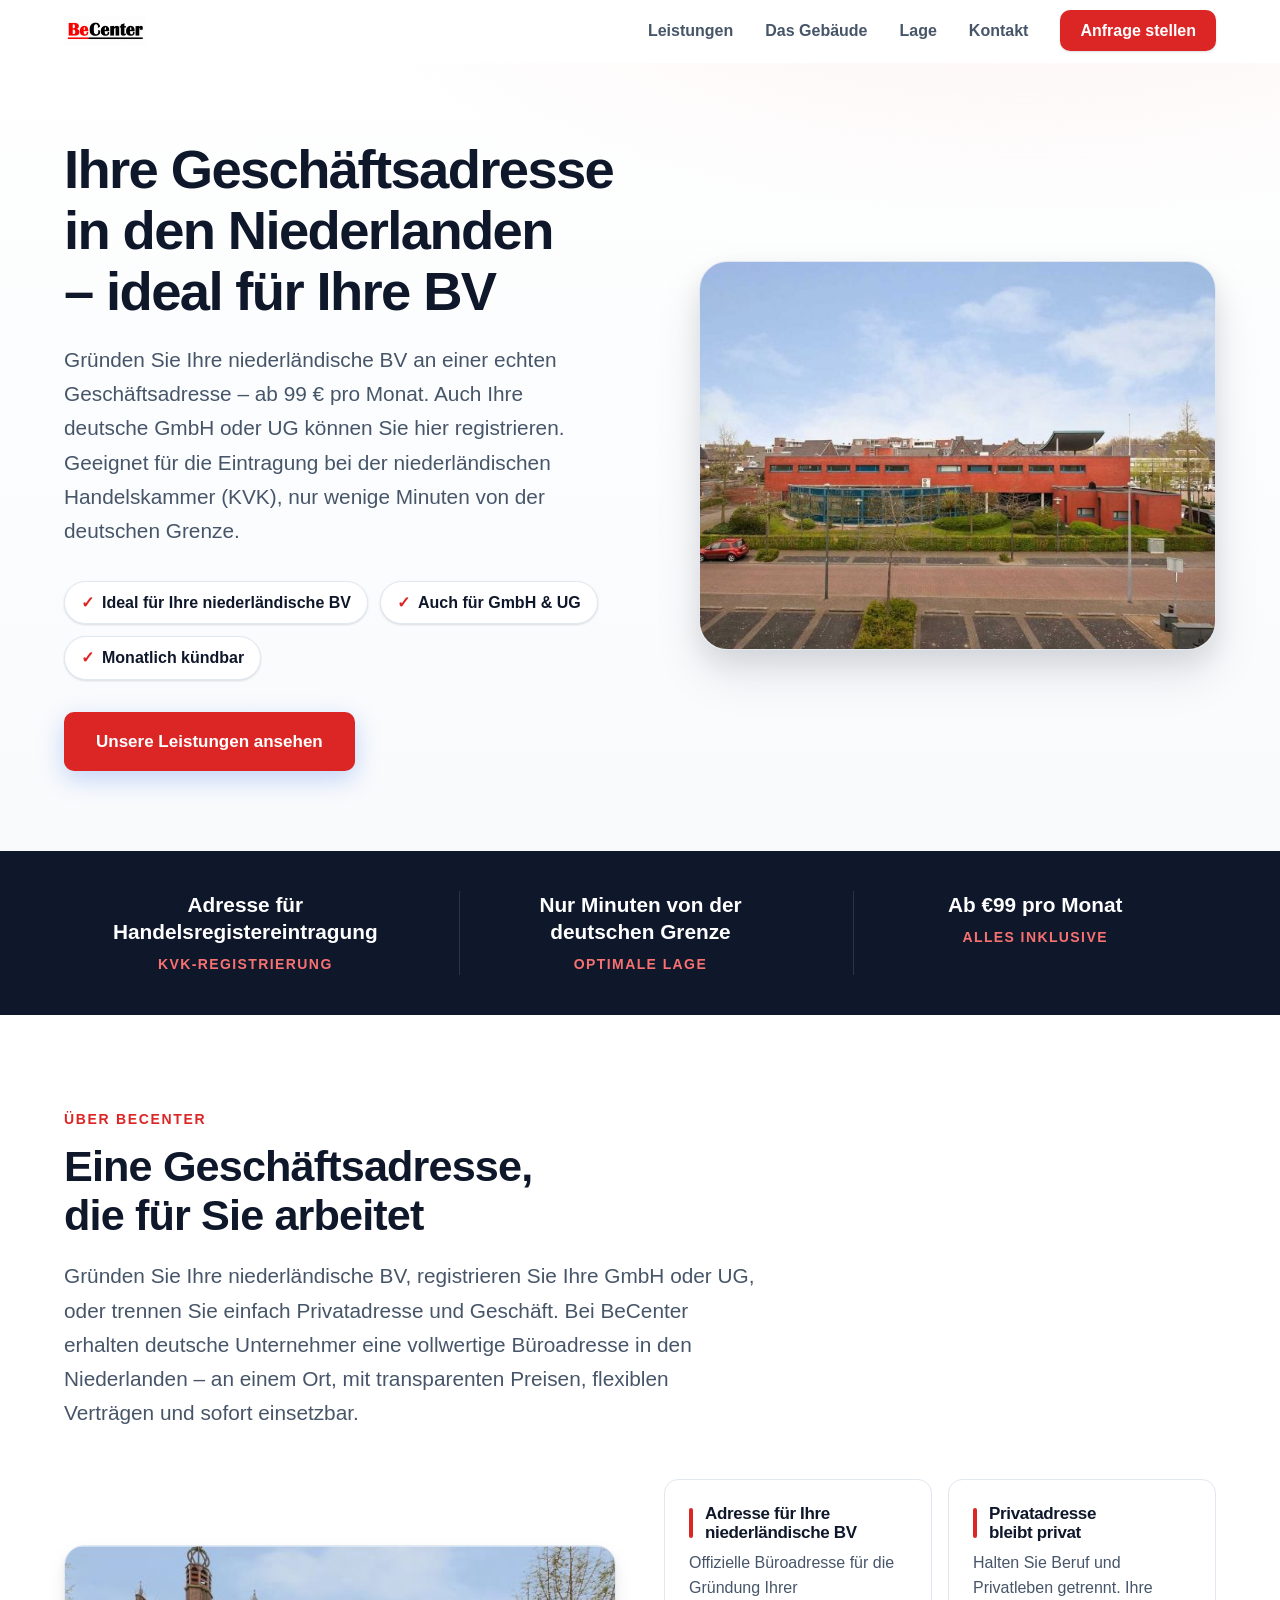
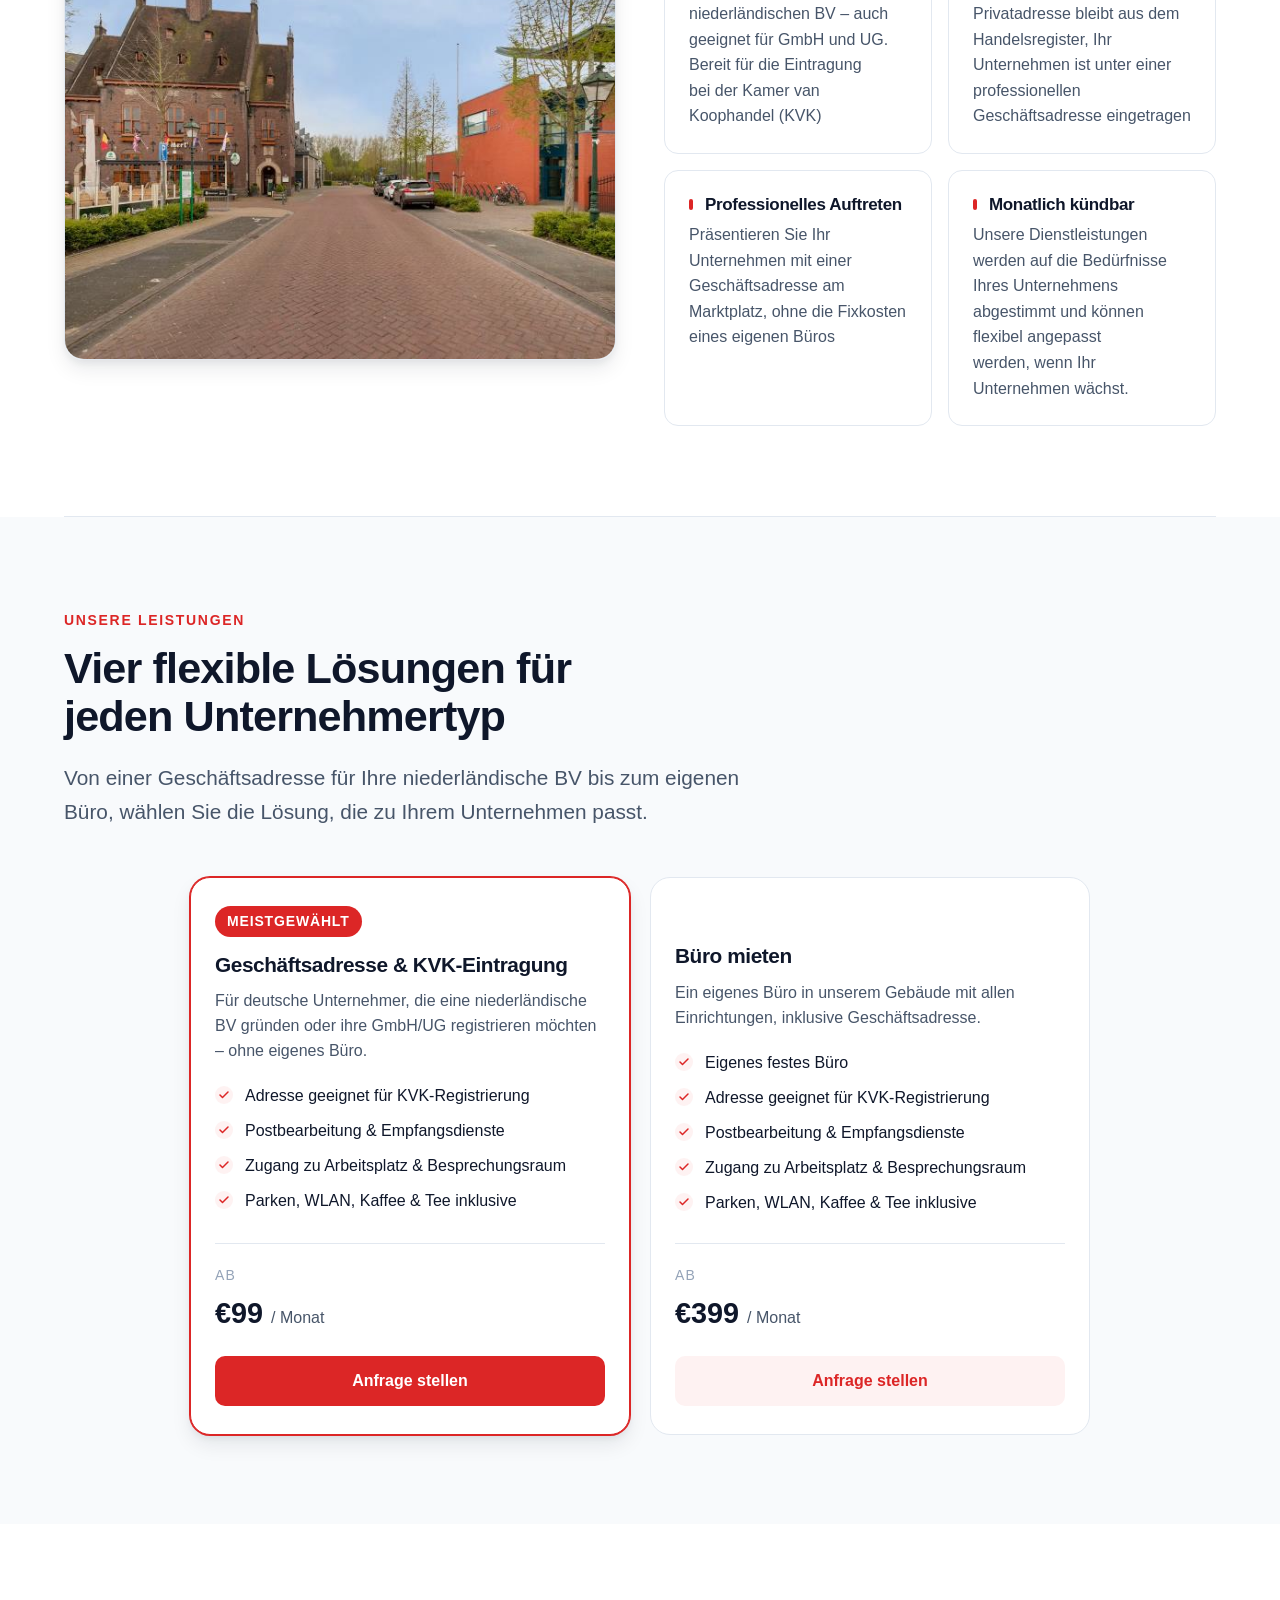
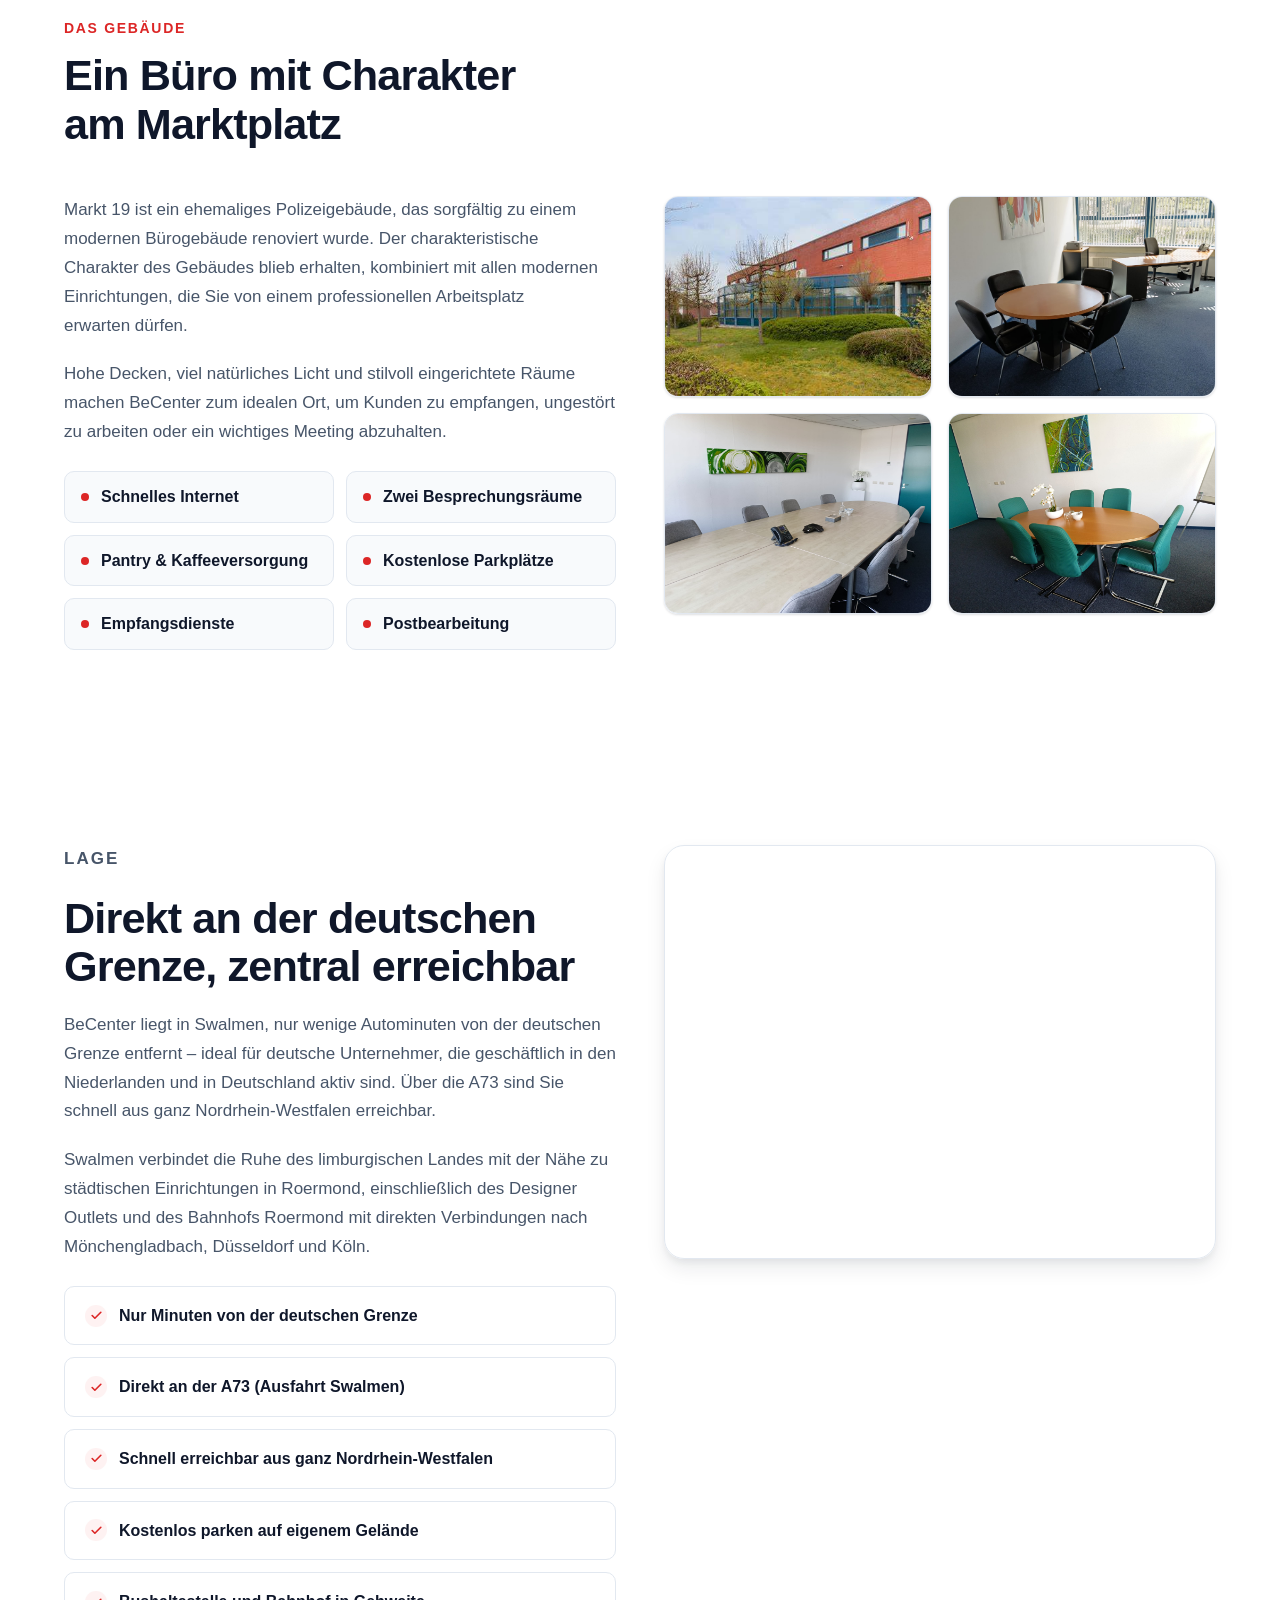
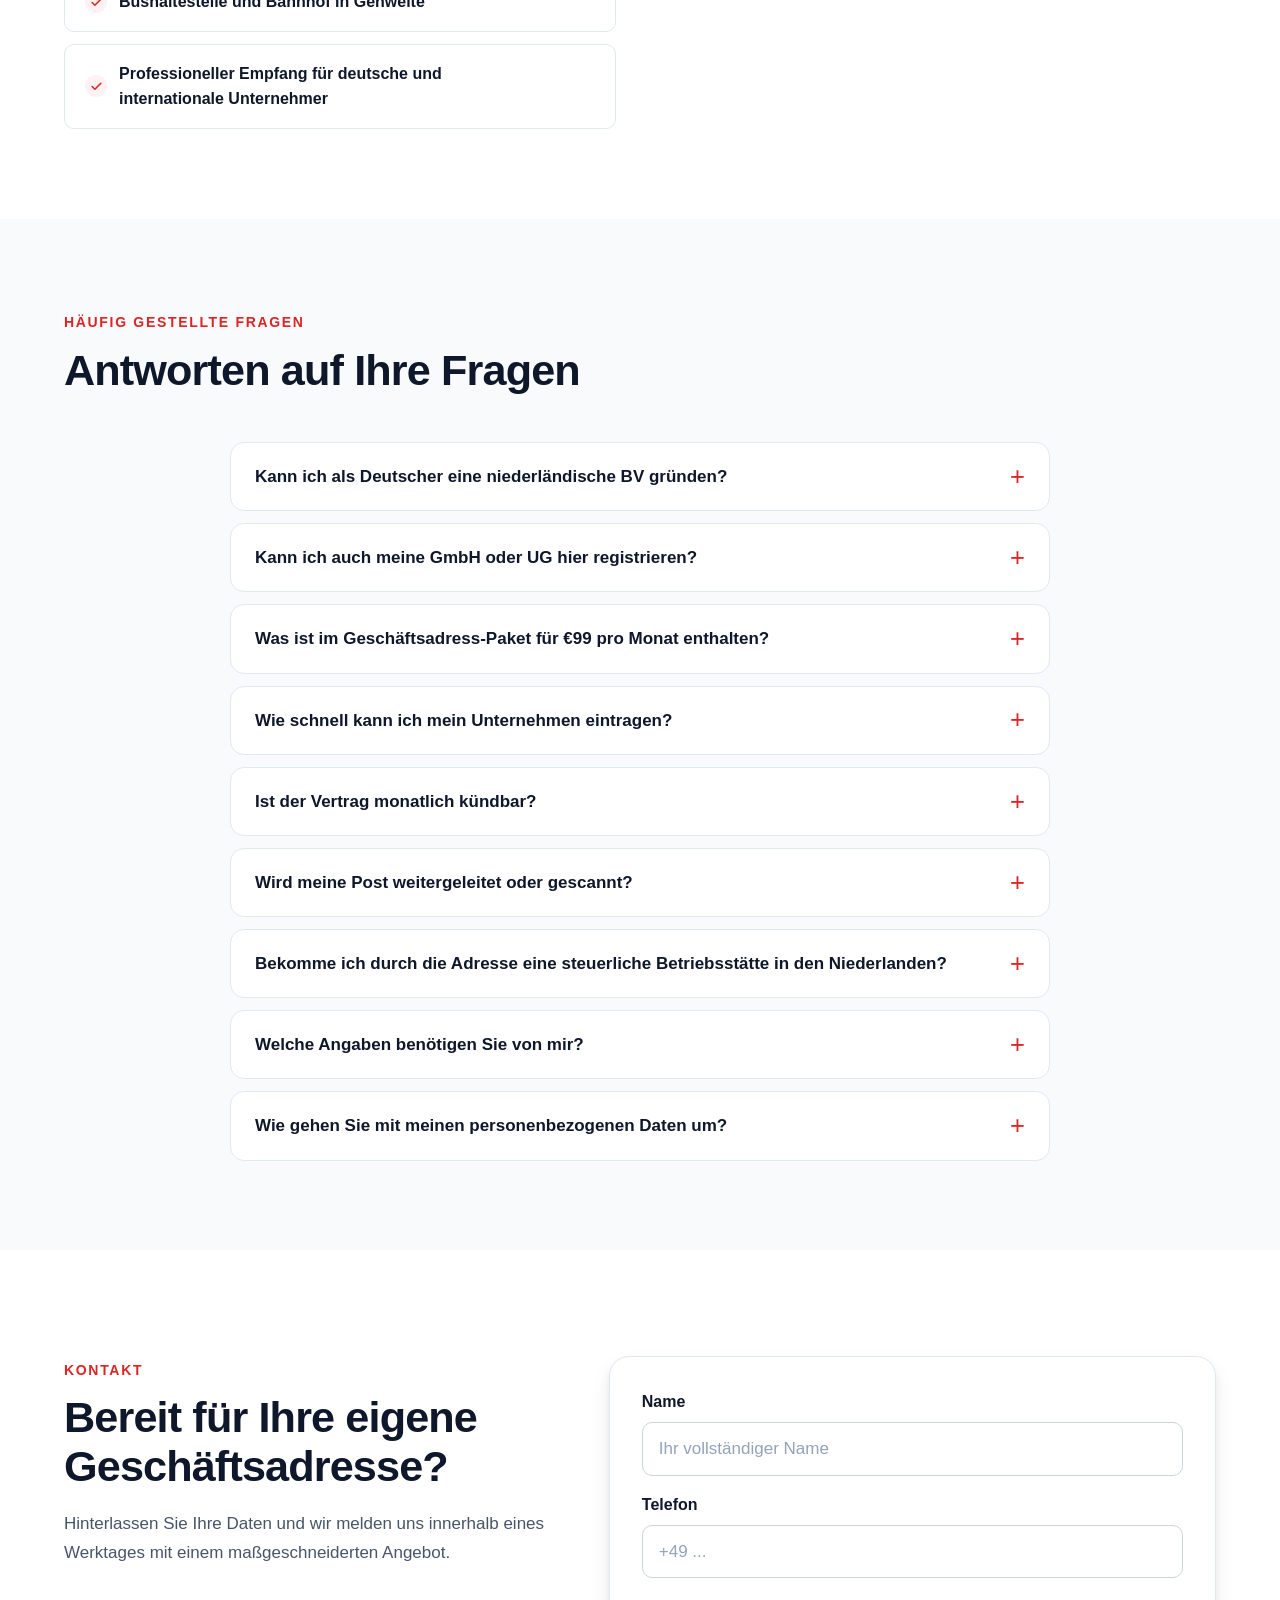
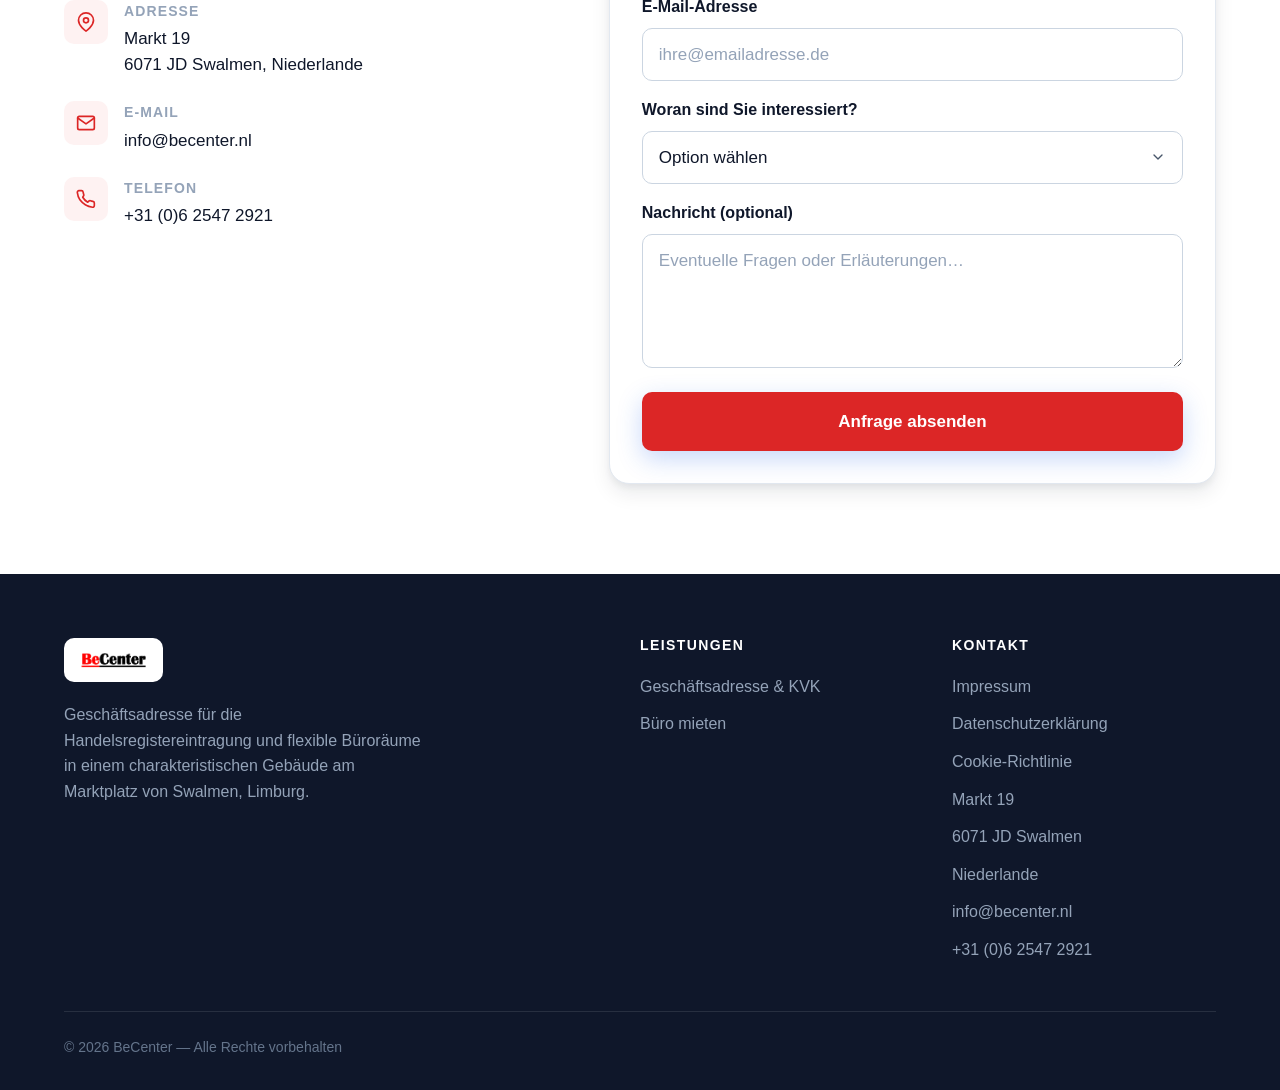
==== index.html @ e3205038 "Add files via upload" ====
<!DOCTYPE html>
<html lang="de">
<head>
  <meta charset="UTF-8">
  <meta name="viewport" content="width=device-width, initial-scale=1.0">
  <title>Geschäftsadresse Niederlande ab 99 € – Niederländische BV gründen | BeCenter</title>
  <meta name="description" content="Geschäftsadresse in den Niederlanden für deutsche Unternehmer – ab 99 € pro Monat. Ideal für Ihre niederländische BV, auch für GmbH & UG. Geeignet für die Eintragung bei der niederländischen Handelskammer (KVK), direkt an der deutschen Grenze.">
  <meta name="keywords" content="niederländische BV gründen, Geschäftsadresse Niederlande, BV gründen Niederlande, Büroadresse Niederlande, Firmenadresse Niederlande, Geschäftsadresse für Deutsche, Holding Niederlande, KVK Eintragung, virtuelles Büro Niederlande">
  <link rel="icon" href="data:image/svg+xml,%3Csvg xmlns='http://www.w3.org/2000/svg' viewBox='0 0 32 32'%3E%3Crect width='32' height='32' fill='%23ffffff' rx='4'/%3E%3Ctext x='50%25' y='52%25' dominant-baseline='central' text-anchor='middle' font-family='Helvetica%2C Arial%2C sans-serif' font-weight='bold' font-size='17' fill='%23DC2626'%3EBe%3C/text%3E%3C/svg%3E">
  <link rel="stylesheet" href="./base.css?v=3">
  <link rel="stylesheet" href="./style.css?v=3">
</head>
<body id="top">

  <!-- ─── Navigation ─── -->
  <nav id="nav" class="nav" aria-label="Hauptnavigation">
    <div class="nav__inner">
      <a href="#hero" class="nav__logo" aria-label="BeCenter Startseite">
        <img src="./Becenter.png" alt="BeCenter" class="nav__logo-img">
      </a>
      <button id="hamburger" class="nav__hamburger" aria-label="Menü öffnen" aria-expanded="false" aria-controls="nav-links">
        <span></span><span></span><span></span>
      </button>
      <ul id="nav-links" class="nav__links" role="list">
        <li><a href="#diensten" class="nav__link">Leistungen</a></li>
        <li><a href="#pand" class="nav__link">Das Gebäude</a></li>
        <li><a href="#locatie" class="nav__link">Lage</a></li>
        <li><a href="#contact" class="nav__link">Kontakt</a></li>
        <li><a href="#contact" class="nav__cta">Anfrage stellen</a></li>
      </ul>
    </div>
  </nav>

  <!-- ─── Hero ─── -->
  <section id="hero" class="hero">
    <div class="hero__inner">
      <div class="hero__content reveal">
        <h1 class="hero__title">Ihre Geschäftsadresse in den Niederlanden – ideal für Ihre&nbsp;BV</h1>
        <p class="hero__subtitle">Gründen Sie Ihre niederländische BV an einer echten Geschäftsadresse – ab 99 € pro Monat. Auch Ihre deutsche GmbH oder UG können Sie hier registrieren. Geeignet für die Eintragung bei der niederländischen Handelskammer (KVK), nur wenige Minuten von der deutschen Grenze.</p>
        <div class="hero__trust" aria-label="Merkmale">
          <span class="hero__trust-item">Ideal für Ihre niederländische BV</span>
          <span class="hero__trust-item">Auch für GmbH &amp; UG</span>
          <span class="hero__trust-item">Monatlich kündbar</span>
        </div>
        <div class="hero__actions">
          <a href="#diensten" class="hero__cta">Unsere Leistungen ansehen</a>
        </div>
      </div>
      <div class="hero__image-col reveal">
        <div class="hero__image-wrapper">
          <img src="./geschaeftsadresse-niederlande-swalmen.jpg" alt="Geschäftsadresse Niederlande – BeCenter Bürogebäude in Swalmen bei Roermond" width="760" height="560" loading="eager">
        </div>
      </div>
    </div>
  </section>

  <!-- ─── Stats Bar ─── -->
  <div class="stats" aria-label="Kennzahlen">
    <div class="stats__inner">
      <div>
        <p class="stat__value">Adresse für Handelsregistereintragung</p>
        <p class="stat__label">KVK-Registrierung</p>
      </div>
      <div>
        <p class="stat__value">Nur Minuten von der deutschen Grenze</p>
        <p class="stat__label">Optimale Lage</p>
      </div>
      <div>
        <p class="stat__value">Ab €99 pro Monat</p>
        <p class="stat__label">Alles inklusive</p>
      </div>
    </div>
  </div>

  <!-- ─── About ─── -->
  <section id="about" class="about section">
    <div class="container">
      <p class="section__label">Über BeCenter</p>
      <h2 class="section__title">Eine Geschäftsadresse, die für Sie arbeitet</h2>
      <p class="section__text">Gründen Sie Ihre niederländische BV, registrieren Sie Ihre GmbH oder UG, oder trennen Sie einfach Privatadresse und Geschäft. Bei BeCenter erhalten deutsche Unternehmer eine vollwertige Büroadresse in den Niederlanden – an einem Ort, mit transparenten Preisen, flexiblen Verträgen und sofort einsetzbar.</p>
      <div class="about__grid reveal">
        <div class="about__image-wrapper">
          <img src="./buero-marktplatz-swalmen.jpg" alt="Büro mieten am Marktplatz in Swalmen, zentral in den Niederlanden" width="600" height="480" loading="lazy">
          <div class="about__image-accent"></div>
        </div>
        <div class="about__cards">
          <div class="about__card">
            <h3 class="about__card-title">Adresse für Ihre niederländische BV</h3>
            <p class="about__card-desc">Offizielle Büroadresse für die Gründung Ihrer niederländischen BV – auch geeignet für GmbH und UG. Bereit für die Eintragung bei der Kamer van Koophandel (KVK)</p>
          </div>
          <div class="about__card">
            <h3 class="about__card-title">Privatadresse bleibt privat</h3>
            <p class="about__card-desc">Halten Sie Beruf und Privatleben getrennt. Ihre Privatadresse bleibt aus dem Handelsregister, Ihr Unternehmen ist unter einer professionellen Geschäftsadresse eingetragen</p>
          </div>
          <div class="about__card">
            <h3 class="about__card-title">Professionelles Auftreten</h3>
            <p class="about__card-desc">Präsentieren Sie Ihr Unternehmen mit einer Geschäftsadresse am Marktplatz, ohne die Fixkosten eines eigenen Büros</p>
          </div>
          <div class="about__card">
            <h3 class="about__card-title">Monatlich kündbar</h3>
            <p class="about__card-desc">Unsere Dienstleistungen werden auf die Bedürfnisse Ihres Unternehmens abgestimmt und können flexibel angepasst werden, wenn Ihr Unternehmen wächst.</p>
          </div>
        </div>
      </div>
    </div>
  </section>

  <!-- ─── Divider ─── -->
  <div class="divider"><div class="divider__line"></div></div>

  <!-- ─── Services ─── -->
  <section id="diensten" class="services section">
    <div class="container">
      <div class="section__header reveal">
        <p class="section__label">Unsere Leistungen</p>
        <h2 class="section__title">Vier flexible Lösungen für jeden Unternehmertyp</h2>
        <p class="section__sub">Von einer Geschäftsadresse für Ihre niederländische BV bis zum eigenen Büro, wählen Sie die Lösung, die zu Ihrem Unternehmen passt.</p>
      </div>
      <div class="services__grid services__grid--four">

        <article class="service-card service-card--featured reveal">
          <p class="service-card__badge">Meistgewählt</p>
          <h3 class="service-card__title">Geschäftsadresse &amp; KVK-Eintragung</h3>
          <p class="service-card__desc">Für deutsche Unternehmer, die eine niederländische BV gründen oder ihre GmbH/UG registrieren möchten – ohne eigenes Büro.</p>
          <ul class="service-card__features" role="list">
            <li class="service-card__feature">Adresse geeignet für KVK-Registrierung</li>
            <li class="service-card__feature">Postbearbeitung &amp; Empfangsdienste</li>
            <li class="service-card__feature">Zugang zu Arbeitsplatz &amp; Besprechungsraum</li>
            <li class="service-card__feature">Parken, WLAN, Kaffee &amp; Tee inklusive</li>
          </ul>
          <div class="service-card__price">
            <p class="service-card__price-label">Ab</p>
            <p class="service-card__price-value">€99 <span class="service-card__price-period">/ Monat</span></p>
          </div>
          <a href="#contact" class="service-card__cta">Anfrage stellen</a>
        </article>

        <article class="service-card reveal">
          <h3 class="service-card__title">Büro mieten</h3>
          <p class="service-card__desc">Ein eigenes Büro in unserem Gebäude mit allen Einrichtungen, inklusive Geschäftsadresse.</p>
          <ul class="service-card__features" role="list">
            <li class="service-card__feature">Eigenes festes Büro</li>
            <li class="service-card__feature">Adresse geeignet für KVK-Registrierung</li>
            <li class="service-card__feature">Postbearbeitung &amp; Empfangsdienste</li>
            <li class="service-card__feature">Zugang zu Arbeitsplatz &amp; Besprechungsraum</li>
            <li class="service-card__feature">Parken, WLAN, Kaffee &amp; Tee inklusive</li>
          </ul>
          <div class="service-card__price">
            <p class="service-card__price-label">Ab</p>
            <p class="service-card__price-value">€399 <span class="service-card__price-period">/ Monat</span></p>
          </div>
          <a href="#contact" class="service-card__cta">Anfrage stellen</a>
        </article>

        

        

      </div>
    </div>
  </section>

  <!-- ─── Het Pand ─── -->
  <section id="pand" class="pand section">
    <div class="container">
      <p class="section__label">Das Gebäude</p>
      <h2 class="section__title">Ein Büro mit Charakter am Marktplatz</h2>
      <div class="pand__content reveal">
        <div class="pand__text">
          <p>Markt 19 ist ein ehemaliges Polizeigebäude, das sorgfältig zu einem modernen Bürogebäude renoviert wurde. Der charakteristische Charakter des Gebäudes blieb erhalten, kombiniert mit allen modernen Einrichtungen, die Sie von einem professionellen Arbeitsplatz erwarten dürfen.</p>
          <p>Hohe Decken, viel natürliches Licht und stilvoll eingerichtete Räume machen BeCenter zum idealen Ort, um Kunden zu empfangen, ungestört zu arbeiten oder ein wichtiges Meeting abzuhalten.</p>
          <div class="pand__facilities">
            <div class="pand__facility">Schnelles Internet</div>
            <div class="pand__facility">Zwei Besprechungsräume</div>
            <div class="pand__facility">Pantry &amp; Kaffeeversorgung</div>
            <div class="pand__facility">Kostenlose Parkplätze</div>
            <div class="pand__facility">Empfangsdienste</div>
            <div class="pand__facility">Postbearbeitung</div>
          </div>
        </div>
        <div class="pand__gallery">
          <div class="pand__gallery-item"><img src="./buerogebaeude-swalmen-aussenansicht.jpg" alt="Außenansicht des Bürogebäudes von BeCenter in Swalmen" loading="lazy" width="600" height="400"></div>
          <div class="pand__gallery-item"><img src="./bueroraum-mieten-swalmen.jpg"           alt="Büroraum mieten bei BeCenter in den Niederlanden" loading="lazy" width="600" height="400"></div>
          <div class="pand__gallery-item"><img src="./besprechungsraum-boardroom-niederlande.jpg" alt="Großer Besprechungsraum (Boardroom) bei BeCenter Swalmen" loading="lazy" width="600" height="400"></div>
          <div class="pand__gallery-item"><img src="./besprechungsraum-mieten-roermond.jpg"   alt="Besprechungsraum mieten in Roermond bei BeCenter" loading="lazy" width="600" height="400"></div>
        </div>
      </div>
    </div>
  </section>

  <!-- ─── Locatie ─── -->
  <section id="locatie" class="locatie section">
    <div class="container">
      <div class="location__content reveal">
        <div class="location__text">
          <p class="section__label">Lage</p>
          <h2 class="section__title">Direkt an der deutschen Grenze, zentral erreichbar</h2>
          <p>BeCenter liegt in Swalmen, nur wenige Autominuten von der deutschen Grenze entfernt – ideal für deutsche Unternehmer, die geschäftlich in den Niederlanden und in Deutschland aktiv sind. Über die A73 sind Sie schnell aus ganz Nordrhein-Westfalen erreichbar.</p>
          <p>Swalmen verbindet die Ruhe des limburgischen Landes mit der Nähe zu städtischen Einrichtungen in Roermond, einschließlich des Designer Outlets und des Bahnhofs Roermond mit direkten Verbindungen nach Mönchengladbach, Düsseldorf und Köln.</p>
          <ul class="location__highlights" role="list">
            <li class="location__highlight">Nur Minuten von der deutschen Grenze</li>
            <li class="location__highlight">Direkt an der A73 (Ausfahrt Swalmen)</li>
            <li class="location__highlight">Schnell erreichbar aus ganz Nordrhein-Westfalen</li>
            <li class="location__highlight">Kostenlos parken auf eigenem Gelände</li>
            <li class="location__highlight">Bushaltestelle und Bahnhof in Gehweite</li>
            <li class="location__highlight">Professioneller Empfang für deutsche und internationale Unternehmer</li>
          </ul>
        </div>
        <div class="location__map-wrapper">
          <iframe
            data-cookiesrc="https://www.google.com/maps?q=Markt+19,+6071+JD+Swalmen&output=embed&z=8"
            width="600" height="420" style="border:0;" allowfullscreen="" loading="lazy"
            referrerpolicy="no-referrer-when-downgrade"
            title="BeCenter Lage, Markt 19 Swalmen">
          </iframe>
        </div>
      </div>
    </div>
  </section>

  <!-- ─── FAQ ─── -->
  <section id="faq" class="faq section">
    <div class="container">
      <div class="section__header reveal">
        <p class="section__label">Häufig gestellte Fragen</p>
        <h2 class="section__title">Antworten auf Ihre Fragen</h2>
      </div>
      <dl class="faq__list reveal">

        <div class="faq__item">
          <dt><button class="faq__question" aria-expanded="false">Kann ich als Deutscher eine niederländische BV gründen?</button></dt>
          <dd class="faq__answer"><p>Ja. Auch als deutscher Staatsbürger oder mit einem deutschen Unternehmen können Sie eine niederländische BV gründen. Unsere Adresse an Markt 19 in Swalmen dient dabei als offizielle Geschäftsadresse für die Eintragung bei der niederländischen Handelskammer (Kamer van Koophandel, KVK).</p></dd>
        </div>

        <div class="faq__item">
          <dt><button class="faq__question" aria-expanded="false">Kann ich auch meine GmbH oder UG hier registrieren?</button></dt>
          <dd class="faq__answer"><p>Ja. Neben der niederländischen BV ist unsere Adresse auch für die Registrierung einer deutschen GmbH, UG oder eines Einzelunternehmens geeignet. Gerne beraten wir Sie persönlich auf Deutsch zu Ihrer Situation.</p></dd>
        </div>

        <div class="faq__item">
          <dt><button class="faq__question" aria-expanded="false">Was ist im Geschäftsadress-Paket für €99 pro Monat enthalten?</button></dt>
          <dd class="faq__answer"><p>Das Paket umfasst: Adresse geeignet für KVK-Registrierung, Postbearbeitung, Empfangsdienste, kostenlose Parkplätze, WLAN, Kaffee und Tee sowie Zugang zu einem Arbeitsplatz und Besprechungsraum. Keine versteckten Kosten.</p></dd>
        </div>

        <div class="faq__item">
          <dt><button class="faq__question" aria-expanded="false">Wie schnell kann ich mein Unternehmen eintragen?</button></dt>
          <dd class="faq__answer"><p>Nach Eingang Ihrer Anfrage und Zahlung senden wir Ihnen innerhalb eines Werktages den Mietvertrag zu. Damit können Sie direkt Ihre KVK-Eintragung vornehmen oder eine Adressänderung durchführen.</p></dd>
        </div>

        

        <div class="faq__item">
          <dt><button class="faq__question" aria-expanded="false">Ist der Vertrag monatlich kündbar?</button></dt>
          <dd class="faq__answer"><p>Ja, alle unsere Abonnements (Geschäftsadresse und Büro) sind monatlich kündbar. Keine langen Verträge, keine versteckten Kosten.</p></dd>
        </div>

        <div class="faq__item">
          <dt><button class="faq__question" aria-expanded="false">Wird meine Post weitergeleitet oder gescannt?</button></dt>
          <dd class="faq__answer"><p>Wir empfangen, sortieren und bearbeiten Ihre gesamte Geschäftspost an der Adresse. Nach Absprache leiten wir Ihre Post physisch weiter oder digital per E-Mail.</p></dd>
        </div>

        <div class="faq__item">
          <dt><button class="faq__question" aria-expanded="false">Bekomme ich durch die Adresse eine steuerliche Betriebsstätte in den Niederlanden?</button></dt>
          <dd class="faq__answer"><p>Eine Registrierungsadresse dient Ihrer KVK-Eintragung und Korrespondenz. Sie begründet für sich genommen keine steuerliche Betriebsstätte (vaste inrichting) in den Niederlanden — Ihre steuerliche Ansässigkeit hängt davon ab, wo Ihr Unternehmen tatsächlich geführt wird. Für Ihre Steuerlage empfehlen wir eine steuerliche Beratung.</p></dd>
        </div>

        <div class="faq__item">
          <dt><button class="faq__question" aria-expanded="false">Welche Angaben benötigen Sie von mir?</button></dt>
          <dd class="faq__answer"><p>Für die KVK-Eintragung und unsere gesetzliche Prüfung (Wwft) benötigen wir: einen gültigen Ausweis (Reisepass oder Personalausweis) der Geschäftsführer und der wirtschaftlich Berechtigten, Ihre Unternehmensdaten (u.&nbsp;a. Handelsregisternummer) und eine kurze Beschreibung Ihrer Tätigkeit. Zusätzlich führen wir einen Sanktions- und PEP-Abgleich durch. So erfüllen wir die gesetzlichen Vorgaben und schützen Sie und uns vor Missbrauch.</p></dd>
        </div>

        <div class="faq__item">
          <dt><button class="faq__question" aria-expanded="false">Wie gehen Sie mit meinen personenbezogenen Daten um?</button></dt>
          <dd class="faq__answer"><p>Wir verarbeiten nur die Daten, die für die Dienstleistung und unsere gesetzlichen Pflichten erforderlich sind &ndash; sicher und nicht l&auml;nger als zul&auml;ssig. Mehr dazu in unserer <a href="./datenschutz.html">Datenschutzerkl&auml;rung</a>.</p></dd>
        </div>

      </dl>
    </div>
  </section>

  <!-- ─── Contact ─── -->
  <section id="contact" class="contact section">
    <div class="container">
      <div class="contact__content reveal">

        <div class="contact__info">
          <div>
            <p class="section__label">Kontakt</p>
            <h2 class="section__title">Bereit für Ihre eigene Geschäftsadresse?</h2>
            <p style="color: var(--color-text-muted); line-height: 1.7; margin-top: var(--space-4);">Hinterlassen Sie Ihre Daten und wir melden uns innerhalb eines Werktages mit einem maßgeschneiderten Angebot.</p>
          </div>
          <div class="contact__info-item">
            <div class="contact__info-icon">
              <svg width="18" height="18" viewBox="0 0 24 24" fill="none" stroke="currentColor" stroke-width="2" stroke-linecap="round" stroke-linejoin="round" aria-hidden="true"><path d="M21 10c0 7-9 13-9 13s-9-6-9-13a9 9 0 0 1 18 0z"/><circle cx="12" cy="10" r="3"/></svg>
            </div>
            <div>
              <p class="contact__info-label">Adresse</p>
              <p class="contact__info-value">Markt 19<br>6071 JD Swalmen, Niederlande</p>
            </div>
          </div>
          <div class="contact__info-item">
            <div class="contact__info-icon">
              <svg width="18" height="18" viewBox="0 0 24 24" fill="none" stroke="currentColor" stroke-width="2" stroke-linecap="round" stroke-linejoin="round" aria-hidden="true"><path d="M4 4h16c1.1 0 2 .9 2 2v12c0 1.1-.9 2-2 2H4c-1.1 0-2-.9-2-2V6c0-1.1.9-2 2-2z"/><polyline points="22,6 12,13 2,6"/></svg>
            </div>
            <div>
              <p class="contact__info-label">E-Mail</p>
              <p class="contact__info-value"><a href="mailto:info@becenter.nl">info@becenter.nl</a></p>
            </div>
          </div>
          <div class="contact__info-item">
            <div class="contact__info-icon">
              <svg width="18" height="18" viewBox="0 0 24 24" fill="none" stroke="currentColor" stroke-width="2" stroke-linecap="round" stroke-linejoin="round" aria-hidden="true"><path d="M22 16.92v3a2 2 0 0 1-2.18 2 19.79 19.79 0 0 1-8.63-3.07A19.5 19.5 0 0 1 4.69 13a19.79 19.79 0 0 1-3.07-8.67A2 2 0 0 1 3.56 2h3a2 2 0 0 1 2 1.72c.127.96.361 1.903.7 2.81a2 2 0 0 1-.45 2.11L8.09 9.91a16 16 0 0 0 6 6l1.27-1.27a2 2 0 0 1 2.11-.45c.907.339 1.85.573 2.81.7A2 2 0 0 1 22 16.92z"/></svg>
            </div>
            <div>
              <p class="contact__info-label">Telefon</p>
              <p class="contact__info-value"><a href="tel:+31625472921">+31 (0)6 2547 2921</a></p>
            </div>
          </div>
        </div>

        <form id="contact-form" class="contact__form" novalidate>
          <input type="hidden" name="access_key" value="718c6f82-538b-4ca0-a98d-68ac909993b3">
          <input type="hidden" name="cc" value="info@becenter.nl">
          <input type="hidden" name="subject" value="Neue Anfrage über buroadresseniederlande.com">
          <input type="hidden" name="from_name" value="BeCenter Website DE">

          <div class="form-group">
            <label for="naam">Name</label>
            <input id="naam" name="name" type="text" placeholder="Ihr vollständiger Name" required>
          </div>
          <div class="form-group">
            <label for="telefoon">Telefon</label>
            <input id="telefoon" name="phone" type="tel" placeholder="+49 ...">
          </div>
          <div class="form-group">
            <label for="email">E-Mail-Adresse</label>
            <input id="email" name="email" type="email" placeholder="ihre@emailadresse.de" required>
          </div>
          <div class="form-group">
            <label for="interesse">Woran sind Sie interessiert?</label>
            <select id="interesse" name="interesse" required>
              <option value="" disabled selected>Option wählen</option>
              <option>Geschäftsadresse &amp; KVK-Eintragung (€99 p/M)</option>
              <option>Büro mieten (€399 p/M)</option>
              
              
              <option>Sonstiges / Mehrere Optionen</option>
            </select>
          </div>
          <div class="form-group">
            <label for="bericht">Nachricht (optional)</label>
            <textarea id="bericht" name="message" rows="4" placeholder="Eventuelle Fragen oder Erläuterungen…"></textarea>
          </div>
          <button type="submit" class="form__submit">Anfrage absenden</button>
        </form>

      </div>
    </div>
  </section>

  <!-- ─── Footer ─── -->
  <footer class="footer">
    <div class="footer__inner">
      <div class="footer__top">
        <div class="footer__brand">
          <div class="footer__brand-logo"><a href="#top" aria-label="Terug naar boven"><img src="./logo.png" alt="BeCenter" class="footer__logo-img"></a></div>
          <p class="footer__brand-desc">Geschäftsadresse für die Handelsregistereintragung und flexible Büroräume in einem charakteristischen Gebäude am Marktplatz von Swalmen, Limburg.</p>
        </div>
        <div>
          <h3 class="footer__col-title">Leistungen</h3>
          <ul class="footer__links" role="list">
            <li><a href="#diensten">Geschäftsadresse &amp; KVK</a></li>
            <li><a href="#diensten">Büro mieten</a></li>
            
            
          </ul>
        </div>
        <div>
          <h3 class="footer__col-title">Kontakt</h3>
          <ul class="footer__links" role="list">
            <li><a href="./impressum.html">Impressum</a></li>
            <li><a href="./datenschutz.html">Datenschutzerklärung</a></li>
            <li><a href="./cookie-richtlinie.html">Cookie-Richtlinie</a></li>
            <li>Markt 19</li>
            <li>6071 JD Swalmen</li>
            <li>Niederlande</li>
            <li><a href="mailto:info@becenter.nl">info@becenter.nl</a></li>
            <li><a href="tel:+31625472921">+31 (0)6 2547 2921</a></li>
          </ul>
        </div>
      </div>
      <div class="footer__bottom">
        <p class="footer__copyright">© 2026 BeCenter — Alle Rechte vorbehalten</p>
      </div>
    </div>
  </footer>

  <script src="./cookie.js"></script>
  <script src="./app.js"></script>
  <script>
    document.querySelectorAll('.faq__question').forEach(function(btn) {
      btn.addEventListener('click', function() {
        var item = this.closest('.faq__item');
        var isOpen = item.classList.contains('open');
        document.querySelectorAll('.faq__item.open').forEach(function(el) {
          el.classList.remove('open');
          el.querySelector('.faq__question').setAttribute('aria-expanded', 'false');
        });
        if (!isOpen) {
          item.classList.add('open');
          this.setAttribute('aria-expanded', 'true');
        }
      });
    });
  </script>
</body>
</html>
---- base.css ----
/* base.css — BeCenter.nl Design System */

*, *::before, *::after { box-sizing: border-box; margin: 0; padding: 0; }

html {
  -moz-text-size-adjust: none;
  -webkit-text-size-adjust: none;
  text-size-adjust: none;
  -webkit-font-smoothing: antialiased;
  -moz-osx-font-smoothing: grayscale;
  text-rendering: optimizeLegibility;
  scroll-behavior: smooth;
  hanging-punctuation: first last;
  scroll-padding-top: 5rem;
}

body {
  min-height: 100dvh;
  line-height: 1.6;
  font-family: var(--font-body, sans-serif);
  font-size: var(--text-base);
  color: var(--color-text);
  background-color: var(--color-bg);
}

img, picture, video, canvas, svg { display: block; max-width: 100%; height: auto; }
ul[role="list"], ol[role="list"] { list-style: none; }
input, button, textarea, select { font: inherit; color: inherit; }

h1, h2, h3, h4, h5, h6 { text-wrap: balance; line-height: 1.15; }
p, li, figcaption { text-wrap: pretty; max-width: 72ch; }

::selection {
  background: rgba(201, 169, 110, 0.3);
  color: #fff;
}

:focus-visible {
  outline: 2px solid var(--color-accent);
  outline-offset: 3px;
  border-radius: 2px;
}

@media (prefers-reduced-motion: reduce) {
  *, *::before, *::after {
    animation-duration: 0.01ms !important;
    animation-iteration-count: 1 !important;
    transition-duration: 0.01ms !important;
    scroll-behavior: auto !important;
  }
}

button { cursor: pointer; background: none; border: none; }
table { border-collapse: collapse; width: 100%; }

a, button, [role="button"], [role="link"], input, textarea, select {
  transition: color 180ms cubic-bezier(0.16, 1, 0.3, 1),
              background 180ms cubic-bezier(0.16, 1, 0.3, 1),
              border-color 180ms cubic-bezier(0.16, 1, 0.3, 1),
              box-shadow 180ms cubic-bezier(0.16, 1, 0.3, 1),
              transform 180ms cubic-bezier(0.16, 1, 0.3, 1),
              opacity 180ms cubic-bezier(0.16, 1, 0.3, 1);
}

.sr-only {
  position: absolute; width: 1px; height: 1px; padding: 0; margin: -1px;
  overflow: hidden; clip: rect(0, 0, 0, 0); white-space: nowrap; border-width: 0;
}
---- style.css ----
/* style.css — buroadresseniederlande.com
   Modern, helder, zakelijk thema (licht + blauw) — gericht op Duitse ondernemers */

/* ═══════════════════════════════════════════
   DESIGN TOKENS
   ═══════════════════════════════════════════ */
:root {
  /* Typografie — strakke, moderne sans-serif */
  --font-display: -apple-system, BlinkMacSystemFont, "Segoe UI", Roboto, Helvetica, Arial, sans-serif;
  --font-body: -apple-system, BlinkMacSystemFont, "Segoe UI", Roboto, Helvetica, Arial, sans-serif;

  /* Type-schaal */
  --text-xs:   clamp(0.75rem,  0.7rem  + 0.25vw, 0.875rem);
  --text-sm:   clamp(0.875rem, 0.82rem + 0.3vw,  1rem);
  --text-base: clamp(1rem,     0.96rem + 0.2vw,  1.0625rem);
  --text-lg:   clamp(1.125rem, 1.05rem + 0.4vw,  1.3rem);
  --text-xl:   clamp(1.35rem,  1.1rem  + 1vw,    1.8rem);
  --text-2xl:  clamp(1.8rem,   1.3rem  + 2vw,    2.7rem);
  --text-3xl:  clamp(2.2rem,   1.4rem  + 3vw,    3.4rem);

  /* Spacing */
  --space-1:0.25rem; --space-2:0.5rem; --space-3:0.75rem; --space-4:1rem;
  --space-5:1.25rem; --space-6:1.5rem; --space-7:1.75rem; --space-8:2rem;
  --space-10:2.5rem; --space-12:3rem; --space-16:4rem; --space-20:5rem;
  --space-24:6rem; --space-32:8rem;

  /* Kleuren — licht thema */
  --color-bg:        #ffffff;
  --color-surface:   #f8fafc;
  --color-surface-2: #f1f5f9;
  --color-surface-3: #e9eef5;
  --color-border:    #e2e8f0;
  --color-border-2:  #cbd5e1;
  --color-divider:   #e2e8f0;

  --color-text:       #0f172a;
  --color-text-muted: #475569;
  --color-text-faint: #94a3b8;

  /* Accent — merkrood */
  --color-accent:        #DC2626;
  --color-accent-hover:  #B91C1C;
  --color-accent-dark:   #991B1B;
  --color-accent-soft:   #fef2f2;
  --color-accent-muted:  rgba(220, 38, 38, 0.12);

  /* Donkere sectie (voor contrast-blokken zoals footer/stats) */
  --color-ink:        #0f172a;
  --color-ink-2:      #1e293b;

  /* Radius */
  --radius-sm:0.375rem; --radius-md:0.625rem; --radius-lg:0.875rem;
  --radius-xl:1.25rem; --radius-2xl:1.75rem;

  /* Transities */
  --ease-out: cubic-bezier(0.16, 1, 0.3, 1);
  --transition: 200ms cubic-bezier(0.16, 1, 0.3, 1);

  /* Schaduwen — zacht, modern */
  --shadow-sm: 0 1px 2px rgba(15,23,42,0.06), 0 1px 3px rgba(15,23,42,0.08);
  --shadow-md: 0 4px 6px rgba(15,23,42,0.05), 0 10px 20px rgba(15,23,42,0.08);
  --shadow-lg: 0 12px 24px rgba(15,23,42,0.08), 0 24px 48px rgba(15,23,42,0.10);
  --shadow-blue: 0 8px 24px rgba(37,99,235,0.25);

  --content-wide: 1200px;
}

/* ═══════════════════════════════════════════
   BASIS
   ═══════════════════════════════════════════ */
body {
  font-family: var(--font-body);
  color: var(--color-text);
  background: var(--color-bg);
  font-size: var(--text-base);
}

h1, h2, h3, h4 {
  font-family: var(--font-display);
  color: var(--color-text);
  font-weight: 700;
  letter-spacing: -0.02em;
  line-height: 1.12;
}

a { color: var(--color-accent); text-decoration: none; }
a:hover { color: var(--color-accent-hover); }

.container {
  max-width: var(--content-wide);
  margin: 0 auto;
  padding: 0 var(--space-6);
}

.section { padding: clamp(var(--space-16), 7vw, var(--space-32)) 0; }

.section__label {
  display: inline-block;
  font-size: var(--text-xs);
  font-weight: 700;
  letter-spacing: 0.12em;
  text-transform: uppercase;
  color: var(--color-accent);
  margin-bottom: var(--space-3);
}

.section__title {
  font-size: var(--text-2xl);
  margin-bottom: var(--space-5);
  max-width: 22ch;
}

.section__text, .section__sub {
  font-size: var(--text-lg);
  color: var(--color-text-muted);
  max-width: 60ch;
  line-height: 1.65;
}

.section__header { margin-bottom: var(--space-12); }

/* ═══════════════════════════════════════════
   NAVIGATIE
   ═══════════════════════════════════════════ */
.nav {
  position: fixed;
  top: 0; left: 0; right: 0;
  z-index: 100;
  padding: var(--space-4) 0;
  background: #ffffff;
  border-bottom: 1px solid transparent;
  transition: padding var(--transition), border-color var(--transition), box-shadow var(--transition);
}
.nav--scrolled {
  padding: var(--space-3) 0;
  border-bottom-color: var(--color-border);
  box-shadow: var(--shadow-sm);
}
.nav__inner {
  max-width: var(--content-wide);
  margin: 0 auto;
  padding: 0 var(--space-6);
  display: flex; align-items: center; justify-content: space-between;
}
.nav__logo { display: flex; align-items: center; }
.nav__logo-img {
  height: 30px; width: auto; display: block;
}

.nav__links { display: flex; align-items: center; gap: var(--space-8); list-style: none; }
.nav__link {
  font-size: var(--text-sm); font-weight: 600;
  color: var(--color-text-muted);
  position: relative;
}
.nav__link:hover { color: var(--color-text); }
.nav__link::after {
  content: ''; position: absolute; bottom: -5px; left: 0;
  width: 0; height: 2px; background: var(--color-accent);
  border-radius: 2px; transition: width var(--transition);
}
.nav__link:hover::after { width: 100%; }

.nav__cta {
  font-size: var(--text-sm); font-weight: 700;
  color: #fff; background: var(--color-accent);
  padding: var(--space-3) var(--space-5);
  border-radius: var(--radius-md);
  box-shadow: var(--shadow-sm);
  transition: background var(--transition), transform var(--transition), box-shadow var(--transition);
}
.nav__cta:hover {
  background: var(--color-accent-hover); color: #fff;
  transform: translateY(-1px); box-shadow: var(--shadow-blue);
}

.nav__hamburger {
  display: none; flex-direction: column; gap: 5px;
  padding: var(--space-2); z-index: 101;
}
.nav__hamburger span {
  display: block; width: 24px; height: 2px;
  background: var(--color-text); border-radius: 2px;
  transition: transform var(--transition), opacity var(--transition);
}
.nav__hamburger.active span:nth-child(1) { transform: translateY(7px) rotate(45deg); }
.nav__hamburger.active span:nth-child(2) { opacity: 0; }
.nav__hamburger.active span:nth-child(3) { transform: translateY(-7px) rotate(-45deg); }

@media (max-width: 860px) {
  .nav__hamburger { display: flex; }
  .nav__links {
    position: fixed; inset: 0;
    background: #fff;
    flex-direction: column; justify-content: center;
    gap: var(--space-6);
    opacity: 0; pointer-events: none;
    transition: opacity var(--transition);
  }
  .nav__links.open { opacity: 1; pointer-events: auto; }
  .nav__link { font-size: var(--text-xl); }
  .nav__cta { font-size: var(--text-lg); padding: var(--space-3) var(--space-8); }
}

/* ═══════════════════════════════════════════
   HERO
   ═══════════════════════════════════════════ */
.hero {
  padding-top: calc(76px + var(--space-16));
  padding-bottom: var(--space-20);
  background:
    radial-gradient(1200px 500px at 80% -10%, var(--color-accent-soft), transparent 60%),
    linear-gradient(180deg, #ffffff 0%, var(--color-surface) 100%);
}
.hero__inner {
  max-width: var(--content-wide); margin: 0 auto; padding: 0 var(--space-6);
  display: grid; grid-template-columns: 1.05fr 0.95fr;
  gap: var(--space-16); align-items: center;
}
.hero__content { display: flex; flex-direction: column; align-items: flex-start; }
.hero__title {
  font-size: var(--text-3xl);
  margin-bottom: var(--space-5);
  letter-spacing: -0.03em;
}
.hero__subtitle {
  font-size: var(--text-lg);
  color: var(--color-text-muted);
  line-height: 1.65; margin-bottom: var(--space-8);
  max-width: 46ch;
}
.hero__trust { display: flex; flex-wrap: wrap; gap: var(--space-3); margin-bottom: var(--space-8); }
.hero__trust-item {
  display: inline-flex; align-items: center; gap: var(--space-2);
  font-size: var(--text-sm); font-weight: 600;
  color: var(--color-text);
  background: #fff;
  border: 1px solid var(--color-border);
  padding: var(--space-2) var(--space-4);
  border-radius: 100px;
  box-shadow: var(--shadow-sm);
}
.hero__trust-item::before {
  content: '✓'; color: var(--color-accent); font-weight: 800;
}
.hero__actions { display: flex; gap: var(--space-4); flex-wrap: wrap; }
.hero__cta {
  display: inline-flex; align-items: center; gap: var(--space-3);
  font-size: var(--text-base); font-weight: 700;
  color: #fff; background: var(--color-accent);
  padding: var(--space-4) var(--space-8);
  border-radius: var(--radius-md);
  box-shadow: var(--shadow-blue);
  transition: background var(--transition), transform var(--transition), box-shadow var(--transition);
}
.hero__cta:hover {
  background: var(--color-accent-hover); color: #fff;
  transform: translateY(-2px);
  box-shadow: 0 12px 32px rgba(37,99,235,0.35);
}

.hero__image-col { position: relative; }
.hero__image-wrapper {
  position: relative; border-radius: var(--radius-2xl); overflow: hidden;
  box-shadow: var(--shadow-lg);
  border: 1px solid var(--color-border);
}
.hero__image-wrapper img {
  width: 100%; height: auto; display: block;
  aspect-ratio: 4/3; object-fit: cover;
}

@media (max-width: 860px) {
  .hero { padding-top: calc(68px + var(--space-10)); padding-bottom: var(--space-12); }
  .hero__inner { grid-template-columns: 1fr; gap: var(--space-10); }
  .hero__image-col { order: -1; }
}

/* ═══════════════════════════════════════════
   STATS BAR
   ═══════════════════════════════════════════ */
.stats { background: var(--color-ink); }
.stats__inner {
  max-width: var(--content-wide); margin: 0 auto;
  padding: var(--space-10) var(--space-6);
  display: grid; grid-template-columns: repeat(3, 1fr); gap: var(--space-8);
}
.stats__inner > div {
  text-align: center;
  padding: 0 var(--space-4);
  border-left: 1px solid rgba(255,255,255,0.12);
}
.stats__inner > div:first-child { border-left: none; }
.stat__value {
  font-family: var(--font-display);
  font-size: var(--text-lg); font-weight: 700;
  color: #fff; margin-bottom: var(--space-2); line-height: 1.3;
}
.stat__label {
  font-size: var(--text-xs); font-weight: 600;
  color: #f87171;
  text-transform: uppercase; letter-spacing: 0.1em;
}
@media (max-width: 760px) {
  .stats__inner { grid-template-columns: 1fr; gap: var(--space-6); }
  .stats__inner > div { border-left: none; padding-bottom: var(--space-6); border-bottom: 1px solid rgba(255,255,255,0.12); }
  .stats__inner > div:last-child { border-bottom: none; padding-bottom: 0; }
}

/* ═══════════════════════════════════════════
   OVER (ABOUT)
   ═══════════════════════════════════════════ */
.about__grid {
  display: grid; grid-template-columns: 1fr 1fr;
  gap: var(--space-12); align-items: center;
  margin-top: var(--space-12);
}
.about__image-wrapper {
  position: relative; overflow: hidden;
  border-radius: var(--radius-xl);
  box-shadow: var(--shadow-md);
  border: 1px solid var(--color-border);
}
.about__image-wrapper img {
  width: 100%; height: 100%; object-fit: cover; aspect-ratio: 4/3;
}
.about__image-accent { display: none; }

.about__cards { display: grid; grid-template-columns: 1fr 1fr; gap: var(--space-4); }
.about__card {
  padding: var(--space-6);
  background: #fff;
  border: 1px solid var(--color-border);
  border-radius: var(--radius-lg);
  transition: border-color var(--transition), box-shadow var(--transition), transform var(--transition);
}
.about__card:hover {
  border-color: var(--color-accent);
  box-shadow: var(--shadow-md);
  transform: translateY(-3px);
}
.about__card-title {
  font-size: var(--text-base); font-weight: 700;
  margin-bottom: var(--space-2);
  padding-left: var(--space-4); position: relative;
}
.about__card-title::before {
  content: ''; position: absolute; left: 0; top: 4px; bottom: 4px;
  width: 4px; border-radius: 4px; background: var(--color-accent);
}
.about__card-desc { font-size: var(--text-sm); color: var(--color-text-muted); line-height: 1.6; }

@media (max-width: 860px) {
  .about__grid { grid-template-columns: 1fr; gap: var(--space-8); }
  .about__cards { grid-template-columns: 1fr; }
}

/* ═══════════════════════════════════════════
   DIVIDER
   ═══════════════════════════════════════════ */
.divider { max-width: var(--content-wide); margin: 0 auto; padding: 0 var(--space-6); }
.divider__line { height: 1px; background: var(--color-border); }

/* ═══════════════════════════════════════════
   DIENSTEN (SERVICES)
   ═══════════════════════════════════════════ */
.services { background: var(--color-surface); }
.services__grid {
  display: grid; gap: var(--space-5); margin-top: var(--space-12);
}
.services__grid--four { grid-template-columns: repeat(2, minmax(0, 440px)); justify-content: center; }

.service-card {
  position: relative;
  padding: var(--space-7) var(--space-6);
  background: #fff;
  border: 1px solid var(--color-border);
  border-radius: var(--radius-xl);
  display: flex; flex-direction: column;
  transition: border-color var(--transition), transform var(--transition), box-shadow var(--transition);
}
.service-card:hover {
  border-color: var(--color-accent);
  transform: translateY(-5px);
  box-shadow: var(--shadow-lg);
}
.service-card--featured {
  border-color: var(--color-accent);
  box-shadow: 0 0 0 1px var(--color-accent), var(--shadow-md);
}
.service-card__badge {
  display: inline-block; align-self: flex-start;
  font-size: var(--text-xs); font-weight: 700;
  letter-spacing: 0.06em; text-transform: uppercase;
  color: #fff; background: var(--color-accent);
  padding: var(--space-1) var(--space-3);
  border-radius: 100px; margin-bottom: var(--space-4);
}
/* Niet-featured kaarten: titel uitlijnen op gelijke hoogte als featured */
.service-card:not(.service-card--featured) .service-card__title {
  margin-top: calc(var(--text-xs) + var(--space-1) * 2 + var(--space-4));
}
.service-card__title {
  font-size: var(--text-lg); font-weight: 700;
  margin-bottom: var(--space-3); line-height: 1.2;
  overflow-wrap: break-word; hyphens: auto;
}
.service-card__desc {
  font-size: var(--text-sm); color: var(--color-text-muted);
  line-height: 1.55; margin-bottom: var(--space-5);
}
.service-card__features {
  list-style: none; padding: 0; margin: 0 0 auto;
  display: flex; flex-direction: column; gap: var(--space-3);
}
.service-card__feature {
  display: flex; align-items: flex-start; gap: var(--space-3);
  font-size: var(--text-sm); color: var(--color-text); line-height: 1.45;
}
.service-card__feature::before {
  content: ''; flex-shrink: 0; margin-top: 2px;
  width: 18px; height: 18px; border-radius: 50%;
  background-color: var(--color-accent-soft);
  background-image: url("data:image/svg+xml,%3Csvg xmlns='http://www.w3.org/2000/svg' width='12' height='12' viewBox='0 0 24 24' fill='none' stroke='%23DC2626' stroke-width='3' stroke-linecap='round' stroke-linejoin='round'%3E%3Cpolyline points='20 6 9 17 4 12'/%3E%3C/svg%3E");
  background-repeat: no-repeat; background-position: center;
}
.service-card__price {
  margin-top: var(--space-7); padding-top: var(--space-5);
  border-top: 1px solid var(--color-border);
}
.service-card__price-label {
  font-size: var(--text-xs); color: var(--color-text-faint);
  text-transform: uppercase; letter-spacing: 0.08em; margin-bottom: var(--space-1);
}
.service-card__price-value {
  font-family: var(--font-display);
  font-size: var(--text-xl); font-weight: 800; color: var(--color-text);
}
.service-card__price-period {
  font-size: var(--text-sm); font-weight: 500; color: var(--color-text-muted);
}
.service-card__cta {
  margin-top: var(--space-5);
  display: inline-flex; align-items: center; justify-content: center;
  font-size: var(--text-sm); font-weight: 700;
  color: var(--color-accent); background: var(--color-accent-soft);
  padding: var(--space-3) var(--space-5);
  border-radius: var(--radius-md);
  transition: background var(--transition), color var(--transition), transform var(--transition);
}
.service-card__cta:hover {
  background: var(--color-accent); color: #fff; transform: translateY(-1px);
}
.service-card--featured .service-card__cta { background: var(--color-accent); color: #fff; }
.service-card--featured .service-card__cta:hover { background: var(--color-accent-hover); }

@media (max-width: 1024px) {
  .services__grid--four { grid-template-columns: repeat(2, 1fr); }
}
@media (max-width: 600px) {
  .services__grid--four { grid-template-columns: 1fr; max-width: 440px; margin-left: auto; margin-right: auto; }
  .service-card:not(.service-card--featured) .service-card__title { margin-top: 0; }
}

/* ═══════════════════════════════════════════
   HET PAND
   ═══════════════════════════════════════════ */
.pand__content {
  display: grid; grid-template-columns: 1fr 1fr;
  gap: var(--space-12); align-items: start; margin-top: var(--space-12);
}
.pand__text p { color: var(--color-text-muted); font-size: var(--text-base); line-height: 1.7; margin-bottom: var(--space-5); }
.pand__facilities {
  display: grid; grid-template-columns: 1fr 1fr; gap: var(--space-3); margin-top: var(--space-6);
}
.pand__facility {
  display: flex; align-items: center; gap: var(--space-3);
  font-size: var(--text-sm); font-weight: 600; color: var(--color-text);
  background: var(--color-surface);
  border: 1px solid var(--color-border);
  padding: var(--space-3) var(--space-4);
  border-radius: var(--radius-md);
}
.pand__facility::before {
  content: ''; flex-shrink: 0;
  width: 8px; height: 8px; border-radius: 50%;
  background: var(--color-accent);
}
.pand__gallery { display: grid; grid-template-columns: 1fr 1fr; gap: var(--space-4); }
.pand__gallery-item {
  overflow: hidden; border-radius: var(--radius-lg); aspect-ratio: 4/3;
  border: 1px solid var(--color-border); box-shadow: var(--shadow-sm);
}
.pand__gallery-item img { width: 100%; height: 100%; object-fit: cover; transition: transform 0.6s var(--ease-out); }
.pand__gallery-item:hover img { transform: scale(1.05); }

@media (max-width: 860px) {
  .pand__content { grid-template-columns: 1fr; gap: var(--space-8); }
  .pand__facilities { grid-template-columns: 1fr; }
}

/* ═══════════════════════════════════════════
   LOCATIE
   ═══════════════════════════════════════════ */
.location__content {
  display: grid; grid-template-columns: 1fr 1fr;
  gap: var(--space-12); margin-top: var(--space-4); align-items: start;
}
.location__text p { color: var(--color-text-muted); font-size: var(--text-base); line-height: 1.7; margin-bottom: var(--space-5); }
.location__highlights {
  display: grid; grid-template-columns: 1fr; gap: var(--space-3);
  margin-top: var(--space-6); list-style: none; padding: 0;
}
.location__highlight {
  display: flex; align-items: center; gap: var(--space-3);
  font-size: var(--text-sm); font-weight: 600; color: var(--color-text);
  background: #fff; border: 1px solid var(--color-border);
  padding: var(--space-4) var(--space-5); border-radius: var(--radius-md);
  transition: border-color var(--transition), transform var(--transition);
}
.location__highlight:hover { border-color: var(--color-accent); transform: translateX(3px); }
.location__highlight::before {
  content: ''; flex-shrink: 0;
  width: 22px; height: 22px; border-radius: 50%;
  background-color: var(--color-accent-soft);
  background-image: url("data:image/svg+xml,%3Csvg xmlns='http://www.w3.org/2000/svg' width='13' height='13' viewBox='0 0 24 24' fill='none' stroke='%23DC2626' stroke-width='3' stroke-linecap='round' stroke-linejoin='round'%3E%3Cpolyline points='20 6 9 17 4 12'/%3E%3C/svg%3E");
  background-repeat: no-repeat; background-position: center;
}
.location__map-wrapper {
  border-radius: var(--radius-xl); overflow: hidden;
  border: 1px solid var(--color-border); box-shadow: var(--shadow-md);
  aspect-ratio: 4/3;
}
.location__map-wrapper iframe { width: 100%; height: 100%; border: 0; }

@media (max-width: 860px) {
  .location__content { grid-template-columns: 1fr; gap: var(--space-8); }
}

/* ═══════════════════════════════════════════
   FAQ
   ═══════════════════════════════════════════ */
.faq { background: var(--color-surface); }
.faq__list { max-width: 820px; margin: var(--space-12) auto 0; display: flex; flex-direction: column; gap: var(--space-3); }
.faq__item {
  background: #fff; border: 1px solid var(--color-border);
  border-radius: var(--radius-lg); overflow: hidden;
  transition: border-color var(--transition), box-shadow var(--transition);
}
.faq__item.open { border-color: var(--color-accent); box-shadow: var(--shadow-sm); }
button.faq__question {
  width: 100%; text-align: left;
  padding: var(--space-5) var(--space-6);
  font-family: var(--font-body);
  font-size: var(--text-base); font-weight: 700; color: var(--color-text);
  cursor: pointer; display: flex; justify-content: space-between; align-items: center; gap: var(--space-4);
}
button.faq__question::after {
  content: '+'; font-size: 1.6rem; font-weight: 300; line-height: 1;
  color: var(--color-accent); flex-shrink: 0;
  transition: transform var(--transition);
}
.faq__item.open button.faq__question::after { transform: rotate(45deg); }
.faq__answer {
  overflow: hidden; max-height: 0;
  transition: max-height 0.4s var(--ease-out), padding 0.4s var(--ease-out);
  padding: 0 var(--space-6);
}
.faq__item.open .faq__answer { max-height: 500px; padding-bottom: var(--space-5); }
.faq__answer p { color: var(--color-text-muted); font-size: var(--text-base); line-height: 1.7; }

/* ═══════════════════════════════════════════
   CONTACT
   ═══════════════════════════════════════════ */
.contact__content {
  display: grid; grid-template-columns: 0.9fr 1.1fr;
  gap: var(--space-12); margin-top: var(--space-4); align-items: start;
}
.contact__info { display: flex; flex-direction: column; gap: var(--space-6); }
.contact__info > div:first-child { margin-bottom: var(--space-2); }
.contact__info-item { display: flex; gap: var(--space-4); align-items: flex-start; }
.contact__info-icon {
  width: 44px; height: 44px; border-radius: var(--radius-md);
  background: var(--color-accent-soft);
  display: flex; align-items: center; justify-content: center; flex-shrink: 0;
}
.contact__info-icon svg { width: 20px; height: 20px; color: var(--color-accent); }
.contact__info-label { font-size: var(--text-xs); color: var(--color-text-faint); text-transform: uppercase; letter-spacing: 0.08em; margin-bottom: var(--space-1); font-weight: 600; }
.contact__info-value { font-size: var(--text-base); color: var(--color-text); line-height: 1.5; }
.contact__info-value a { color: var(--color-text); }
.contact__info-value a:hover { color: var(--color-accent); }

.contact__form {
  display: flex; flex-direction: column; gap: var(--space-4);
  background: #fff;
  border: 1px solid var(--color-border);
  border-radius: var(--radius-xl);
  padding: var(--space-8);
  box-shadow: var(--shadow-md);
}
.form-group { display: flex; flex-direction: column; gap: var(--space-2); }
.form-group label { font-size: var(--text-sm); font-weight: 600; color: var(--color-text); }
.contact__content > * { min-width: 0; }
.contact__form { min-width: 0; }
.form-group input, .form-group select, .form-group textarea {
  width: 100%; min-width: 0;
  background: #fff;
  border: 1px solid var(--color-border-2);
  border-radius: var(--radius-md);
  padding: var(--space-3) var(--space-4);
  font-size: var(--text-base); color: var(--color-text);
  outline: none; transition: border-color var(--transition), box-shadow var(--transition);
}
.form-group input::placeholder, .form-group textarea::placeholder { color: var(--color-text-faint); }
.form-group input:focus, .form-group select:focus, .form-group textarea:focus {
  border-color: var(--color-accent);
  box-shadow: 0 0 0 3px var(--color-accent-muted);
}
.form-group select {
  appearance: none;
  background-image: url("data:image/svg+xml,%3Csvg xmlns='http://www.w3.org/2000/svg' width='16' height='16' viewBox='0 0 24 24' fill='none' stroke='%23475569' stroke-width='2' stroke-linecap='round' stroke-linejoin='round'%3E%3Cpath d='M6 9l6 6 6-6'/%3E%3C/svg%3E");
  background-repeat: no-repeat; background-position: right var(--space-4) center; padding-right: var(--space-10);
}
.form-group textarea { min-height: 120px; resize: vertical; }
.form__submit {
  margin-top: var(--space-2);
  font-family: var(--font-body); font-size: var(--text-base); font-weight: 700;
  color: #fff; background: var(--color-accent);
  padding: var(--space-4) var(--space-8);
  border: none; border-radius: var(--radius-md); cursor: pointer;
  box-shadow: var(--shadow-blue);
  transition: background var(--transition), transform var(--transition), box-shadow var(--transition);
}
.form__submit:hover { background: var(--color-accent-hover); transform: translateY(-2px); box-shadow: 0 12px 32px rgba(37,99,235,0.35); }

@media (max-width: 860px) {
  .contact__content { grid-template-columns: 1fr; gap: var(--space-10); }
  .contact__form { padding: var(--space-6); }
}

/* ═══════════════════════════════════════════
   FOOTER
   ═══════════════════════════════════════════ */
.footer { background: var(--color-ink); color: #cbd5e1; padding: var(--space-16) 0 var(--space-8); }
.footer__inner { max-width: var(--content-wide); margin: 0 auto; padding: 0 var(--space-6); }
.footer__top { display: grid; grid-template-columns: 2fr 1fr 1fr; gap: var(--space-12); margin-bottom: var(--space-12); }
.footer__brand { max-width: 360px; }
.footer__brand-logo { margin-bottom: var(--space-5); }
.footer__logo-img {
  height: 44px; width: auto; display: block;
  background: #fff;
  padding: 9px 14px;
  border-radius: var(--radius-md);
}
.footer__brand-desc { font-size: var(--text-sm); color: #94a3b8; line-height: 1.6; }
.footer__col-title { font-size: var(--text-xs); font-weight: 700; letter-spacing: 0.1em; text-transform: uppercase; color: #fff; margin-bottom: var(--space-5); }
.footer__links { list-style: none; display: flex; flex-direction: column; gap: var(--space-3); }
.footer__links li { font-size: var(--text-sm); color: #94a3b8; }
.footer__links a { font-size: var(--text-sm); color: #94a3b8; }
.footer__links a:hover { color: #fff; }
.footer__bottom { padding-top: var(--space-6); border-top: 1px solid rgba(255,255,255,0.1); }
.footer__copyright { font-size: var(--text-xs); color: #64748b; }

@media (max-width: 760px) {
  .footer__top { grid-template-columns: 1fr; gap: var(--space-8); }
}

/* ═══════════════════════════════════════════
   SCROLL REVEAL
   ═══════════════════════════════════════════ */
.reveal { opacity: 0; transform: translateY(24px); transition: opacity 0.7s var(--ease-out), transform 0.7s var(--ease-out); }
.reveal.visible { opacity: 1; transform: translateY(0); }

/* Selectie-kleur (base.css had goud) */
::selection { background: var(--color-accent-muted); color: var(--color-text); }


/* ═══════════════════════════════════════════
   COOKIE BANNER + MAP CONSENT
   ═══════════════════════════════════════════ */
.cookie-banner {
  position: fixed;
  left: 50%;
  bottom: clamp(12px, 3vw, 28px);
  transform: translateX(-50%);
  z-index: 1000;
  width: min(920px, calc(100% - 24px));
  display: flex;
  align-items: center;
  gap: var(--space-6);
  padding: var(--space-5) var(--space-6);
  background: #fff;
  color: var(--color-text, #0f172a);
  border: 1px solid var(--color-border, #e2e8f0);
  border-radius: var(--radius-lg, 14px);
  box-shadow: 0 12px 40px rgba(15,23,42,0.18);
}
.cookie-banner__text {
  margin: 0;
  font-size: var(--text-sm);
  line-height: 1.55;
  color: var(--color-text-muted, #475569);
}
.cookie-banner__text a { color: var(--color-accent); text-decoration: underline; }
.cookie-banner__actions { display: flex; gap: var(--space-3); flex-shrink: 0; }
.cookie-btn {
  font-family: inherit;
  font-size: var(--text-sm);
  font-weight: 700;
  padding: var(--space-3) var(--space-5);
  border-radius: var(--radius-md, 10px);
  cursor: pointer;
  border: 1px solid var(--color-border-2, #cbd5e1);
  background: transparent;
  color: var(--color-text, #0f172a);
  transition: all 180ms ease;
  white-space: nowrap;
}
.cookie-btn--ghost:hover { border-color: var(--color-accent); color: var(--color-accent); }
.cookie-btn--primary {
  background: var(--color-accent);
  border-color: var(--color-accent);
  color: #fff;
}
.cookie-btn--primary:hover { filter: brightness(1.08); }

.map-placeholder {
  position: absolute;
  inset: 0;
  display: flex;
  flex-direction: column;
  align-items: center;
  justify-content: center;
  gap: var(--space-4);
  text-align: center;
  padding: var(--space-6);
  background: var(--color-surface-2, #f1f5f9);
  border-radius: inherit;
}
.map-placeholder p {
  margin: 0;
  max-width: 42ch;
  font-size: var(--text-sm);
  color: var(--color-text-muted, #475569);
  line-height: 1.6;
}
.location__map-wrapper { position: relative; }

@media (max-width: 680px) {
  .cookie-banner { flex-direction: column; align-items: stretch; text-align: left; }
  .cookie-banner__actions { justify-content: stretch; }
  .cookie-btn { flex: 1; }
}


/* mobiel: nooit horizontaal scrollen */
html, body { overflow-x: hidden; }
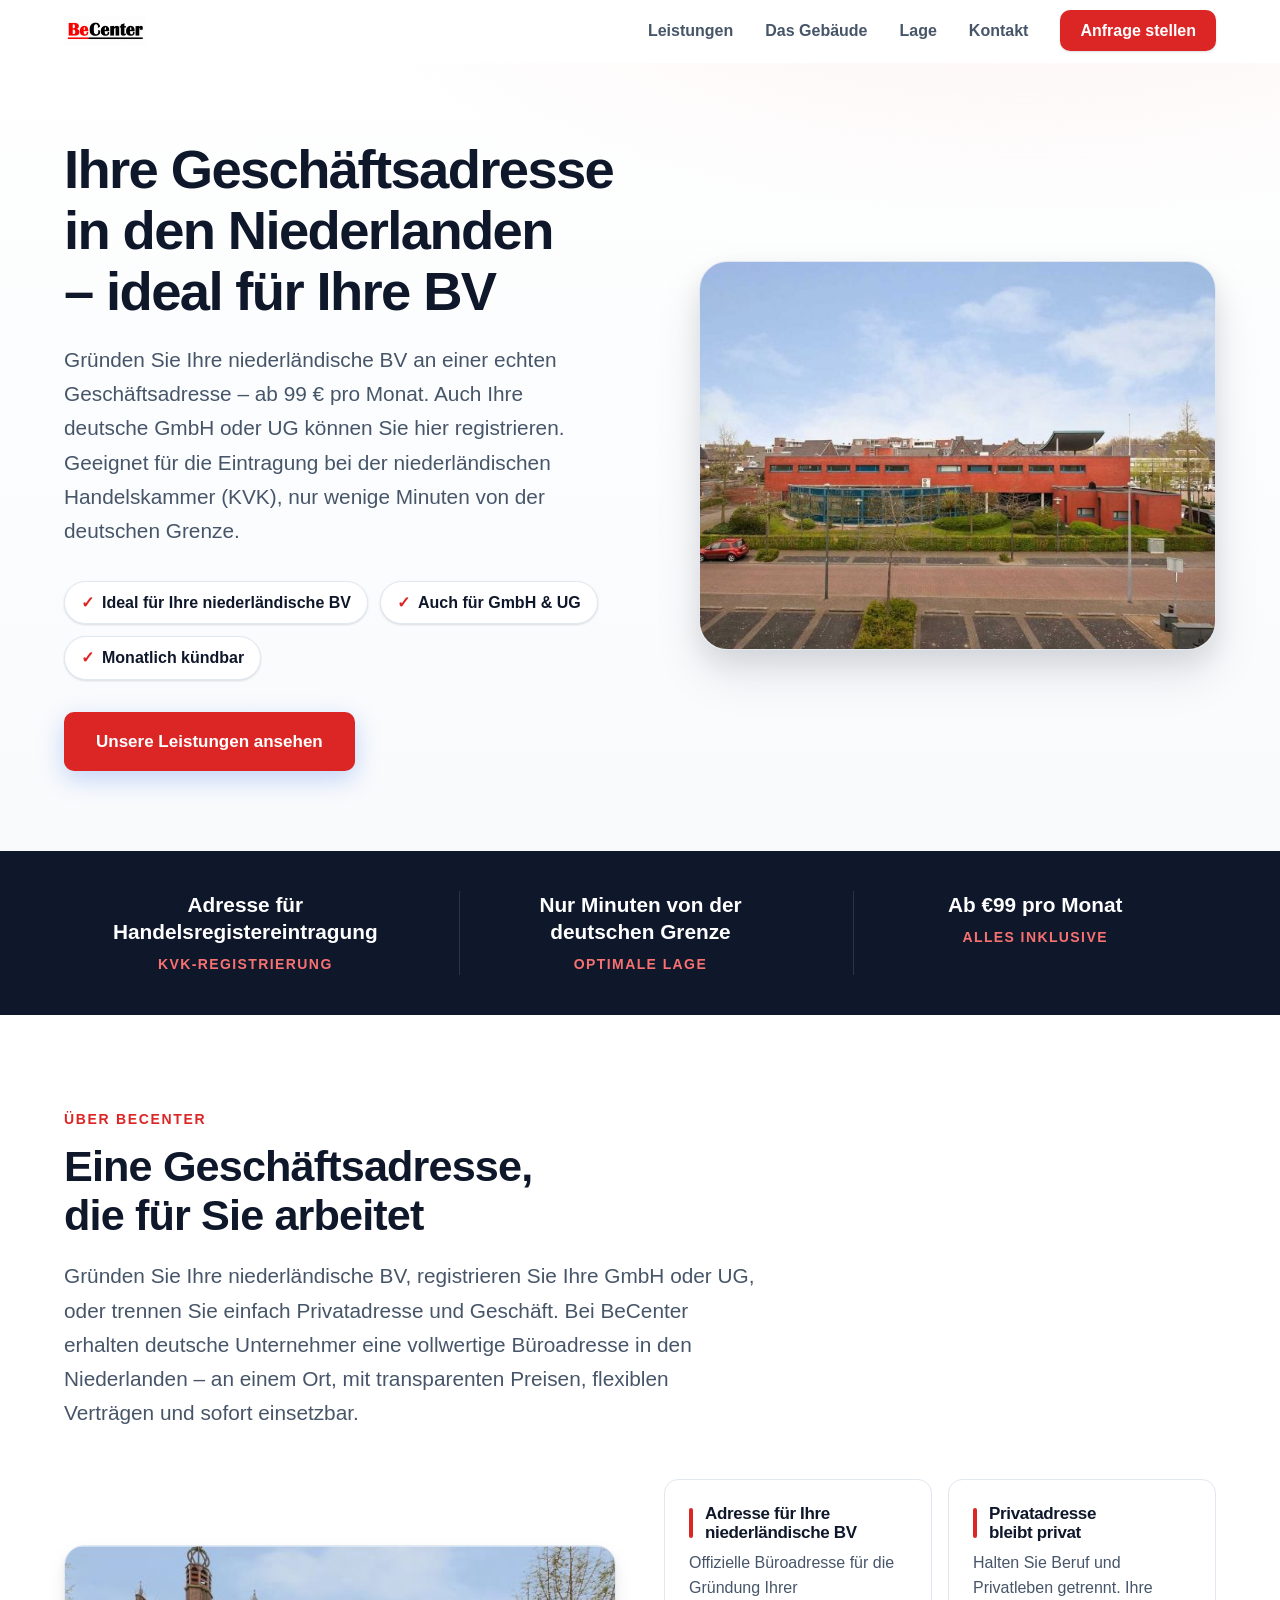
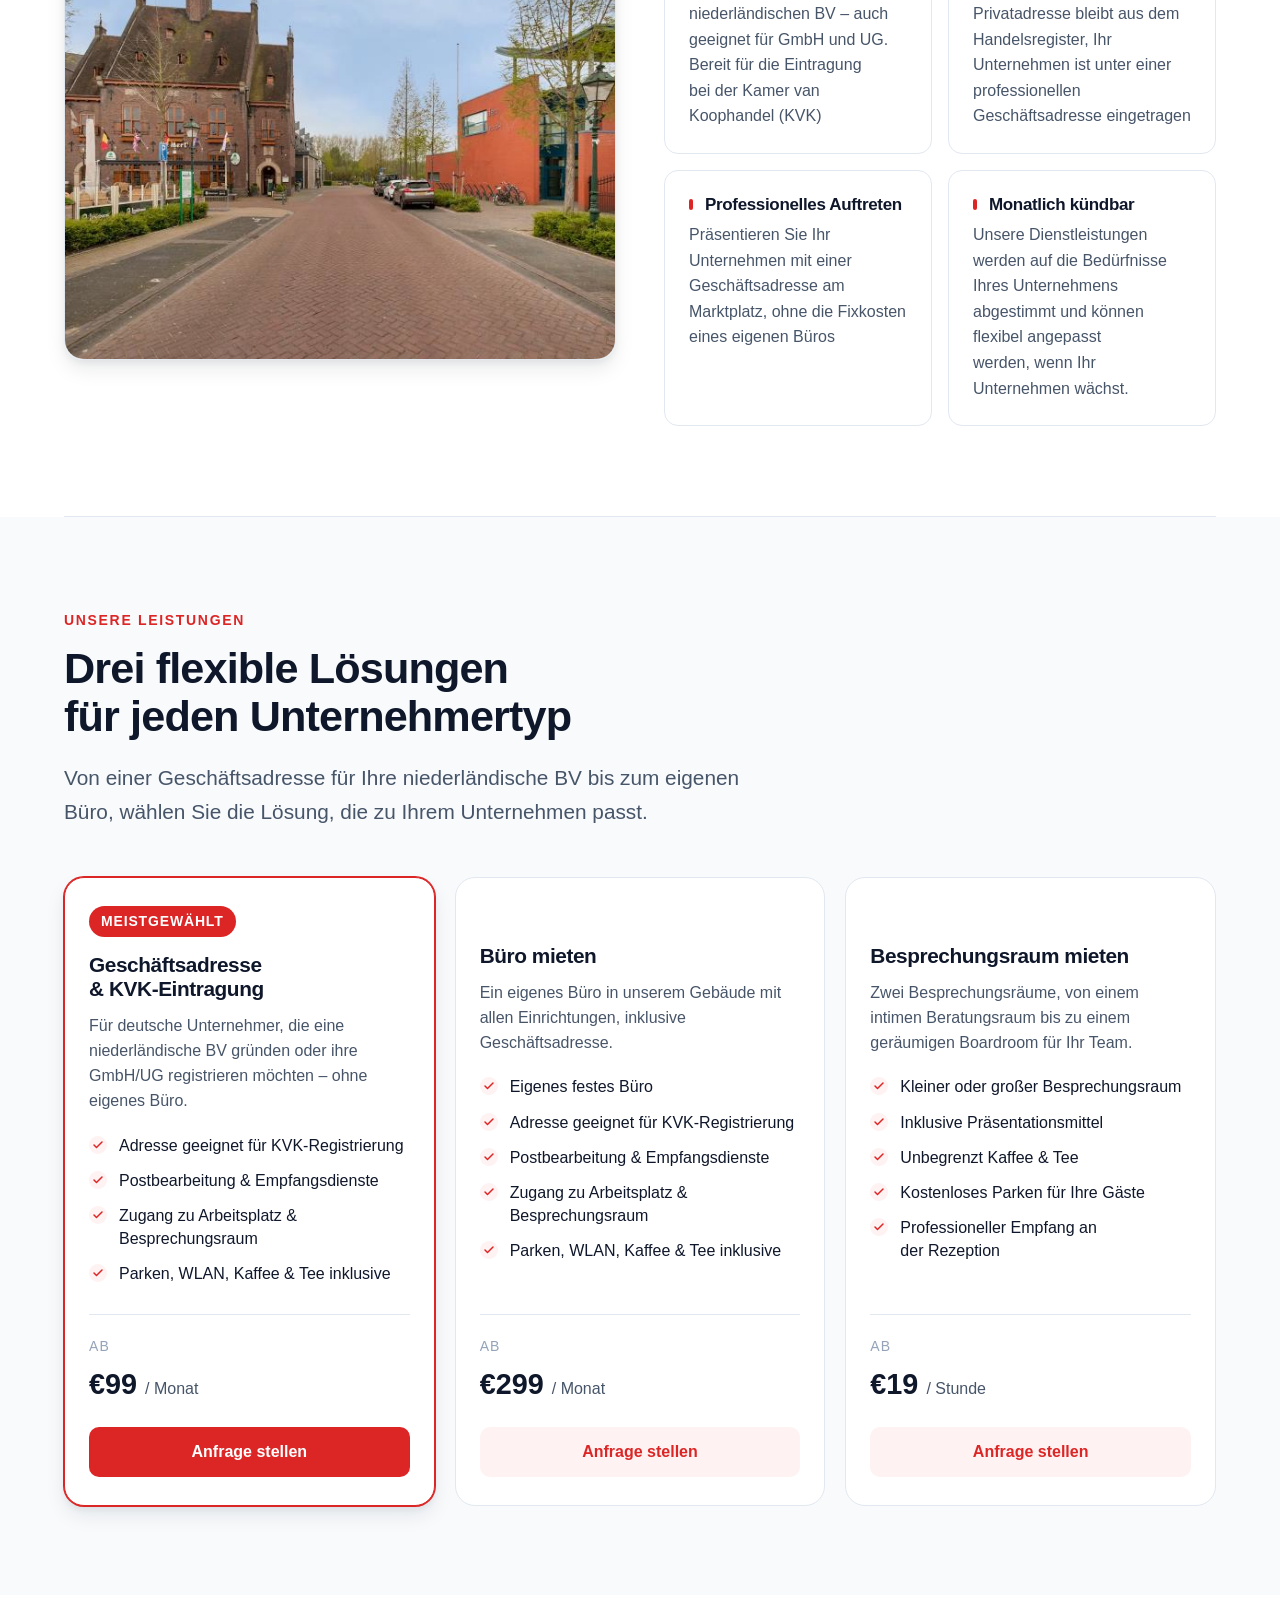
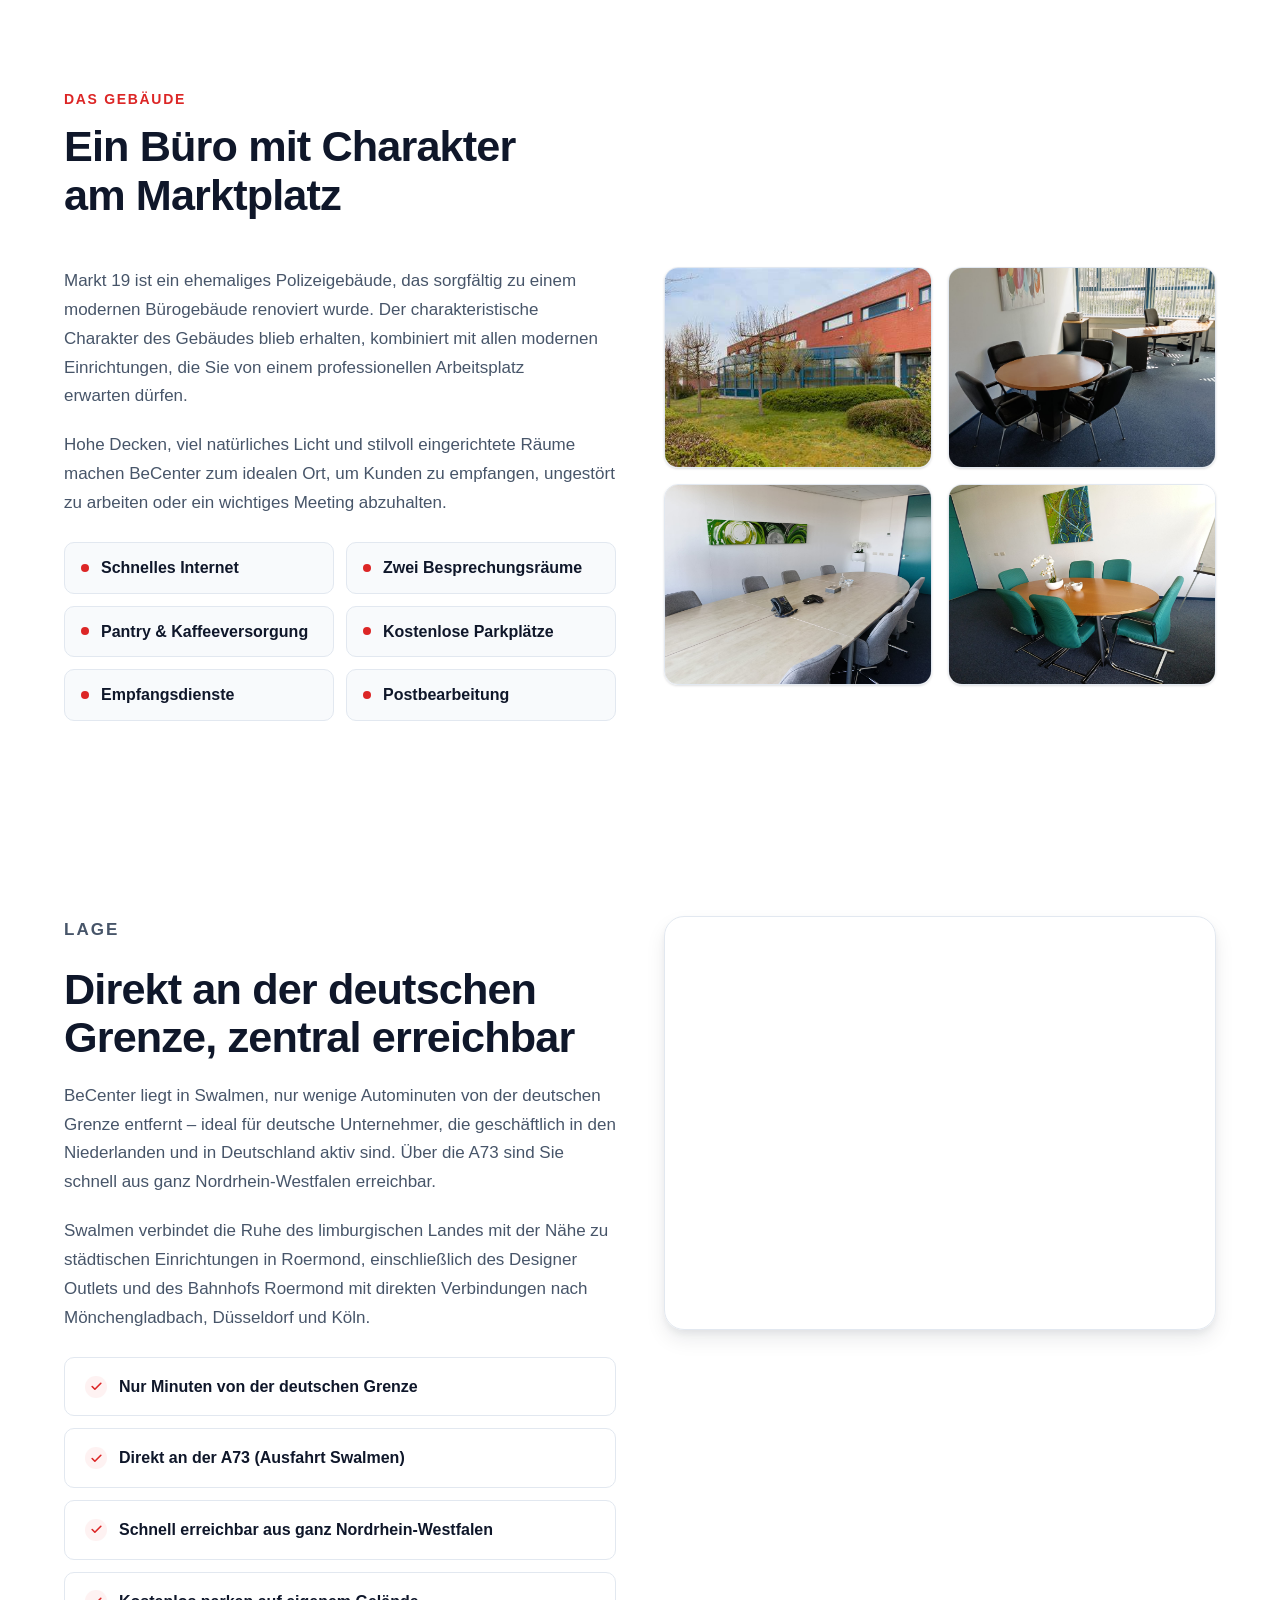
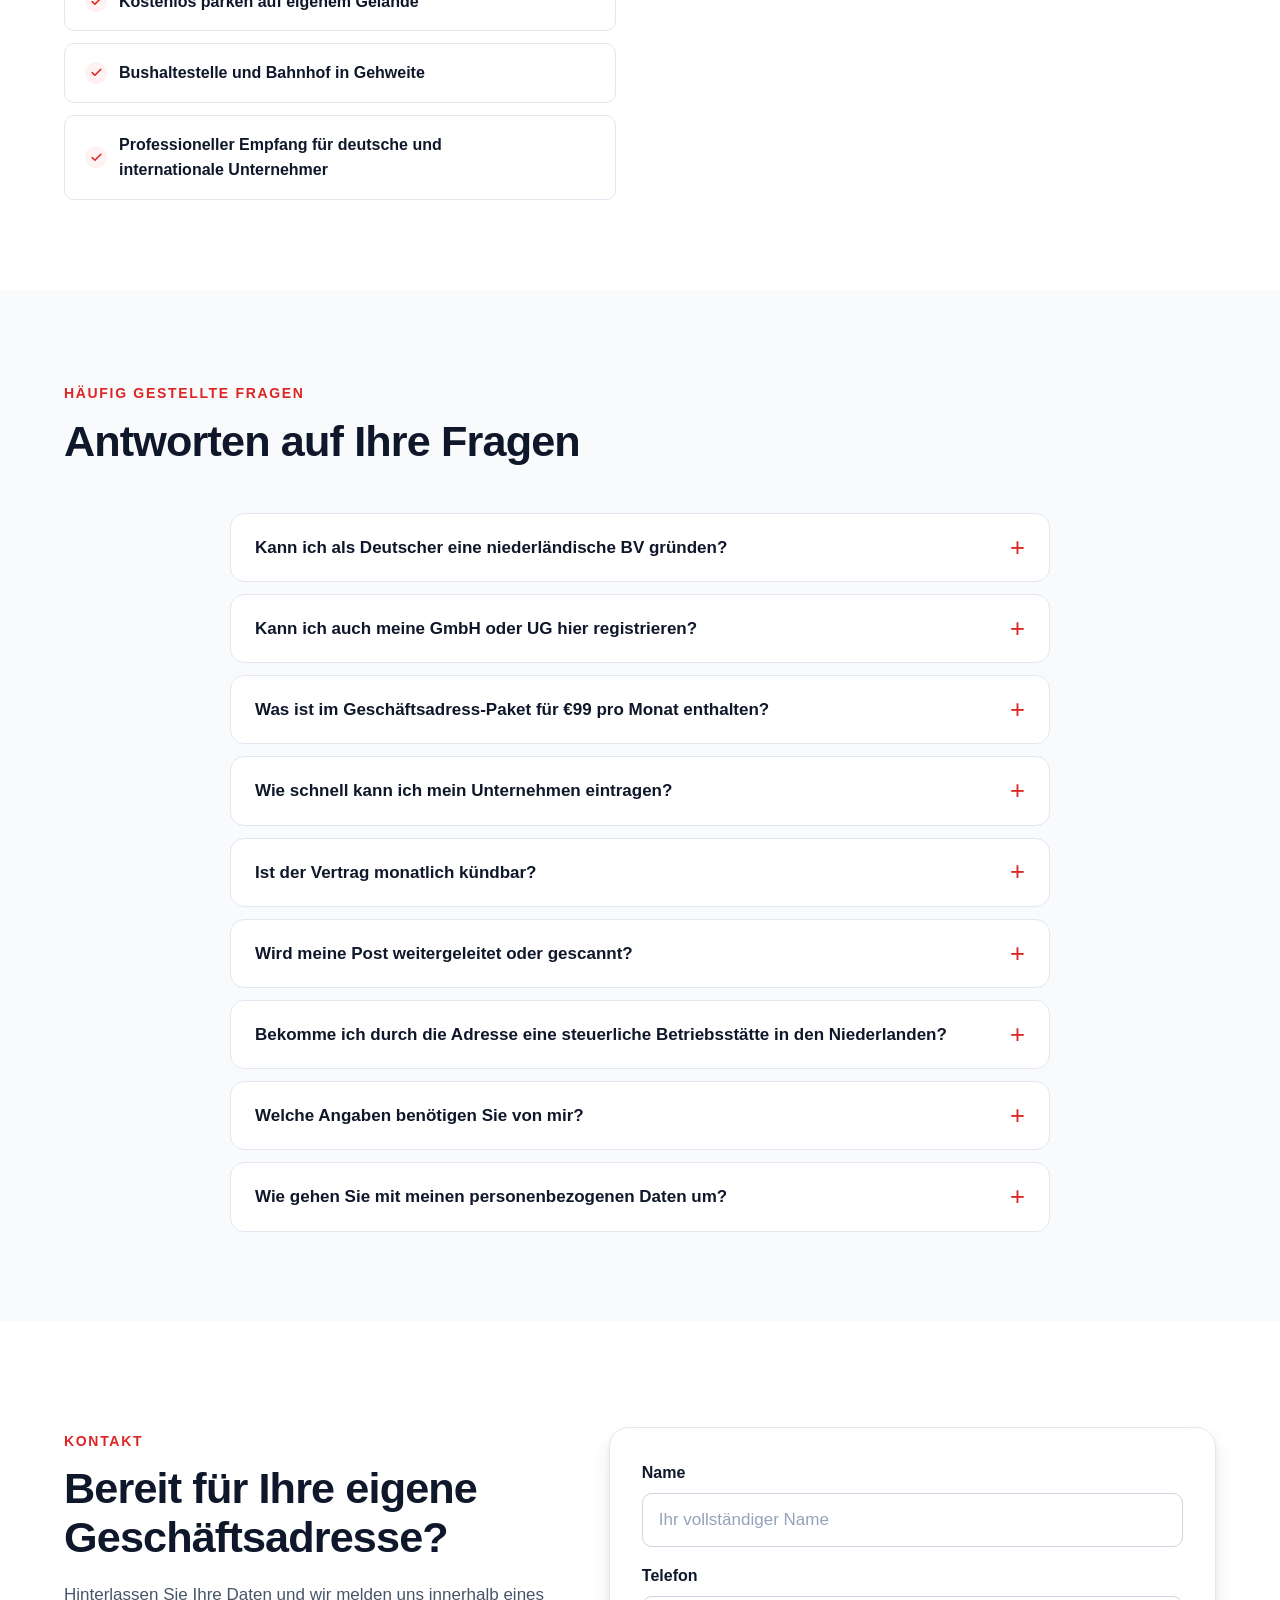
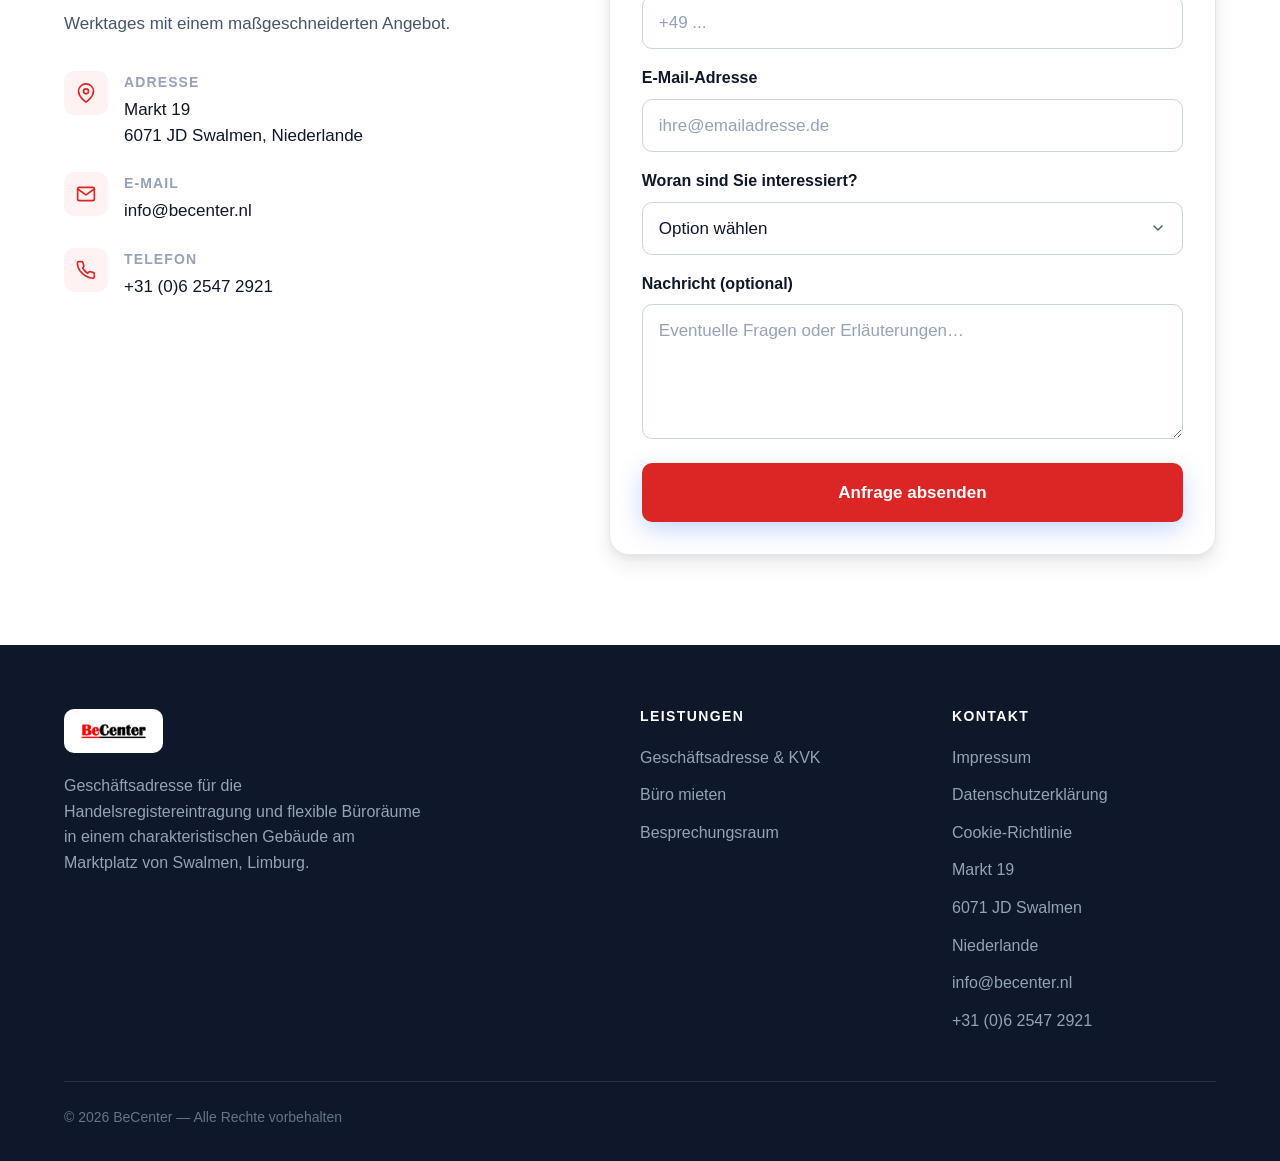
==== commit 394a4dba: "Add files via upload" ====
--- a/index.html
+++ b/index.html
@@ -113,7 +113,7 @@
     <div class="container">
       <div class="section__header reveal">
         <p class="section__label">Unsere Leistungen</p>
-        <h2 class="section__title">Vier flexible Lösungen für jeden Unternehmertyp</h2>
+        <h2 class="section__title">Drei flexible Lösungen für jeden Unternehmertyp</h2>
         <p class="section__sub">Von einer Geschäftsadresse für Ihre niederländische BV bis zum eigenen Büro, wählen Sie die Lösung, die zu Ihrem Unternehmen passt.</p>
       </div>
       <div class="services__grid services__grid--four">
@@ -147,7 +147,24 @@
           </ul>
           <div class="service-card__price">
             <p class="service-card__price-label">Ab</p>
-            <p class="service-card__price-value">€399 <span class="service-card__price-period">/ Monat</span></p>
+            <p class="service-card__price-value">€299 <span class="service-card__price-period">/ Monat</span></p>
+          </div>
+          <a href="#contact" class="service-card__cta">Anfrage stellen</a>
+        </article>
+
+        <article class="service-card reveal">
+          <h3 class="service-card__title">Besprechungsraum mieten</h3>
+          <p class="service-card__desc">Zwei Besprechungsräume, von einem intimen Beratungsraum bis zu einem geräumigen Boardroom für Ihr Team.</p>
+          <ul class="service-card__features" role="list">
+            <li class="service-card__feature">Kleiner oder großer Besprechungsraum</li>
+            <li class="service-card__feature">Inklusive Präsentationsmittel</li>
+            <li class="service-card__feature">Unbegrenzt Kaffee &amp; Tee</li>
+            <li class="service-card__feature">Kostenloses Parken für Ihre Gäste</li>
+            <li class="service-card__feature">Professioneller Empfang an der Rezeption</li>
+          </ul>
+          <div class="service-card__price">
+            <p class="service-card__price-label">Ab</p>
+            <p class="service-card__price-value">€19 <span class="service-card__price-period">/ Stunde</span></p>
           </div>
           <a href="#contact" class="service-card__cta">Anfrage stellen</a>
         </article>
@@ -341,7 +358,8 @@
             <select id="interesse" name="interesse" required>
               <option value="" disabled selected>Option wählen</option>
               <option>Geschäftsadresse &amp; KVK-Eintragung (€99 p/M)</option>
-              <option>Büro mieten (€399 p/M)</option>
+              <option>Büro mieten (€299 p/M)</option>
+               <option>Besprechungsraum (€19 p/Std)</option>
               
               
               <option>Sonstiges / Mehrere Optionen</option>
@@ -371,6 +389,7 @@
           <ul class="footer__links" role="list">
             <li><a href="#diensten">Geschäftsadresse &amp; KVK</a></li>
             <li><a href="#diensten">Büro mieten</a></li>
+             <li><a href="#diensten">Besprechungsraum</a></li>
             
             
           </ul>
@@ -396,6 +415,12 @@
   </footer>
 
   <script src="./cookie.js"></script>
+  <!-- Google Ads (gtag.js) — laadt ná cookie.js, dus met Consent Mode v2 (standaard: geweigerd) -->
+  <script async src="https://www.googletagmanager.com/gtag/js?id=AW-18359968202"></script>
+  <script>
+    gtag('js', new Date());
+    gtag('config', 'AW-18359968202');
+  </script>
   <script src="./app.js"></script>
   <script>
     document.querySelectorAll('.faq__question').forEach(function(btn) {
--- a/style.css
+++ b/style.css
@@ -368,7 +368,7 @@
 .services__grid {
   display: grid; gap: var(--space-5); margin-top: var(--space-12);
 }
-.services__grid--four { grid-template-columns: repeat(2, minmax(0, 440px)); justify-content: center; }
+.services__grid--four { grid-template-columns: repeat(3, 1fr); }
 
 .service-card {
   position: relative;
@@ -455,9 +455,9 @@
 .service-card--featured .service-card__cta:hover { background: var(--color-accent-hover); }
 
 @media (max-width: 1024px) {
-  .services__grid--four { grid-template-columns: repeat(2, 1fr); }
-}
-@media (max-width: 600px) {
+  .services__grid--four { grid-template-columns: repeat(3, 1fr); gap: var(--space-4); }
+}
+@media (max-width: 880px) {
   .services__grid--four { grid-template-columns: 1fr; max-width: 440px; margin-left: auto; margin-right: auto; }
   .service-card:not(.service-card--featured) .service-card__title { margin-top: 0; }
 }
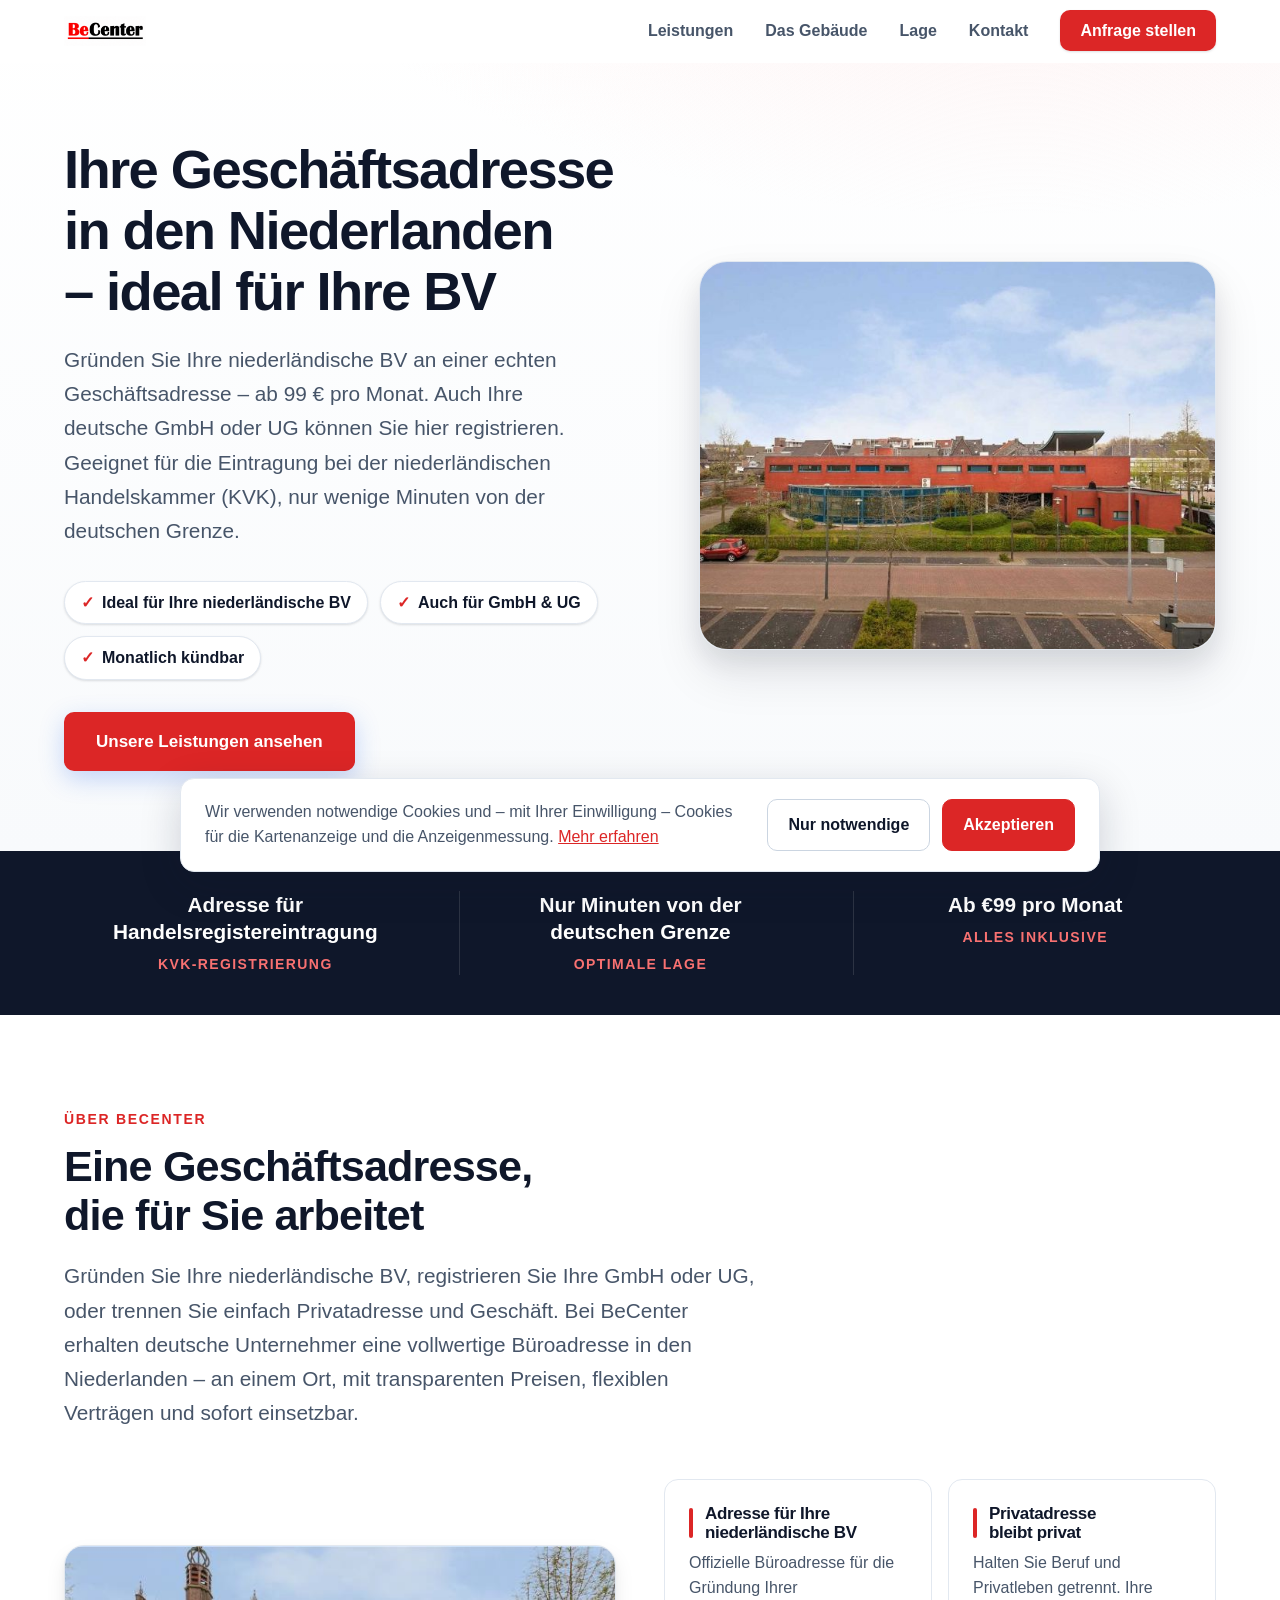
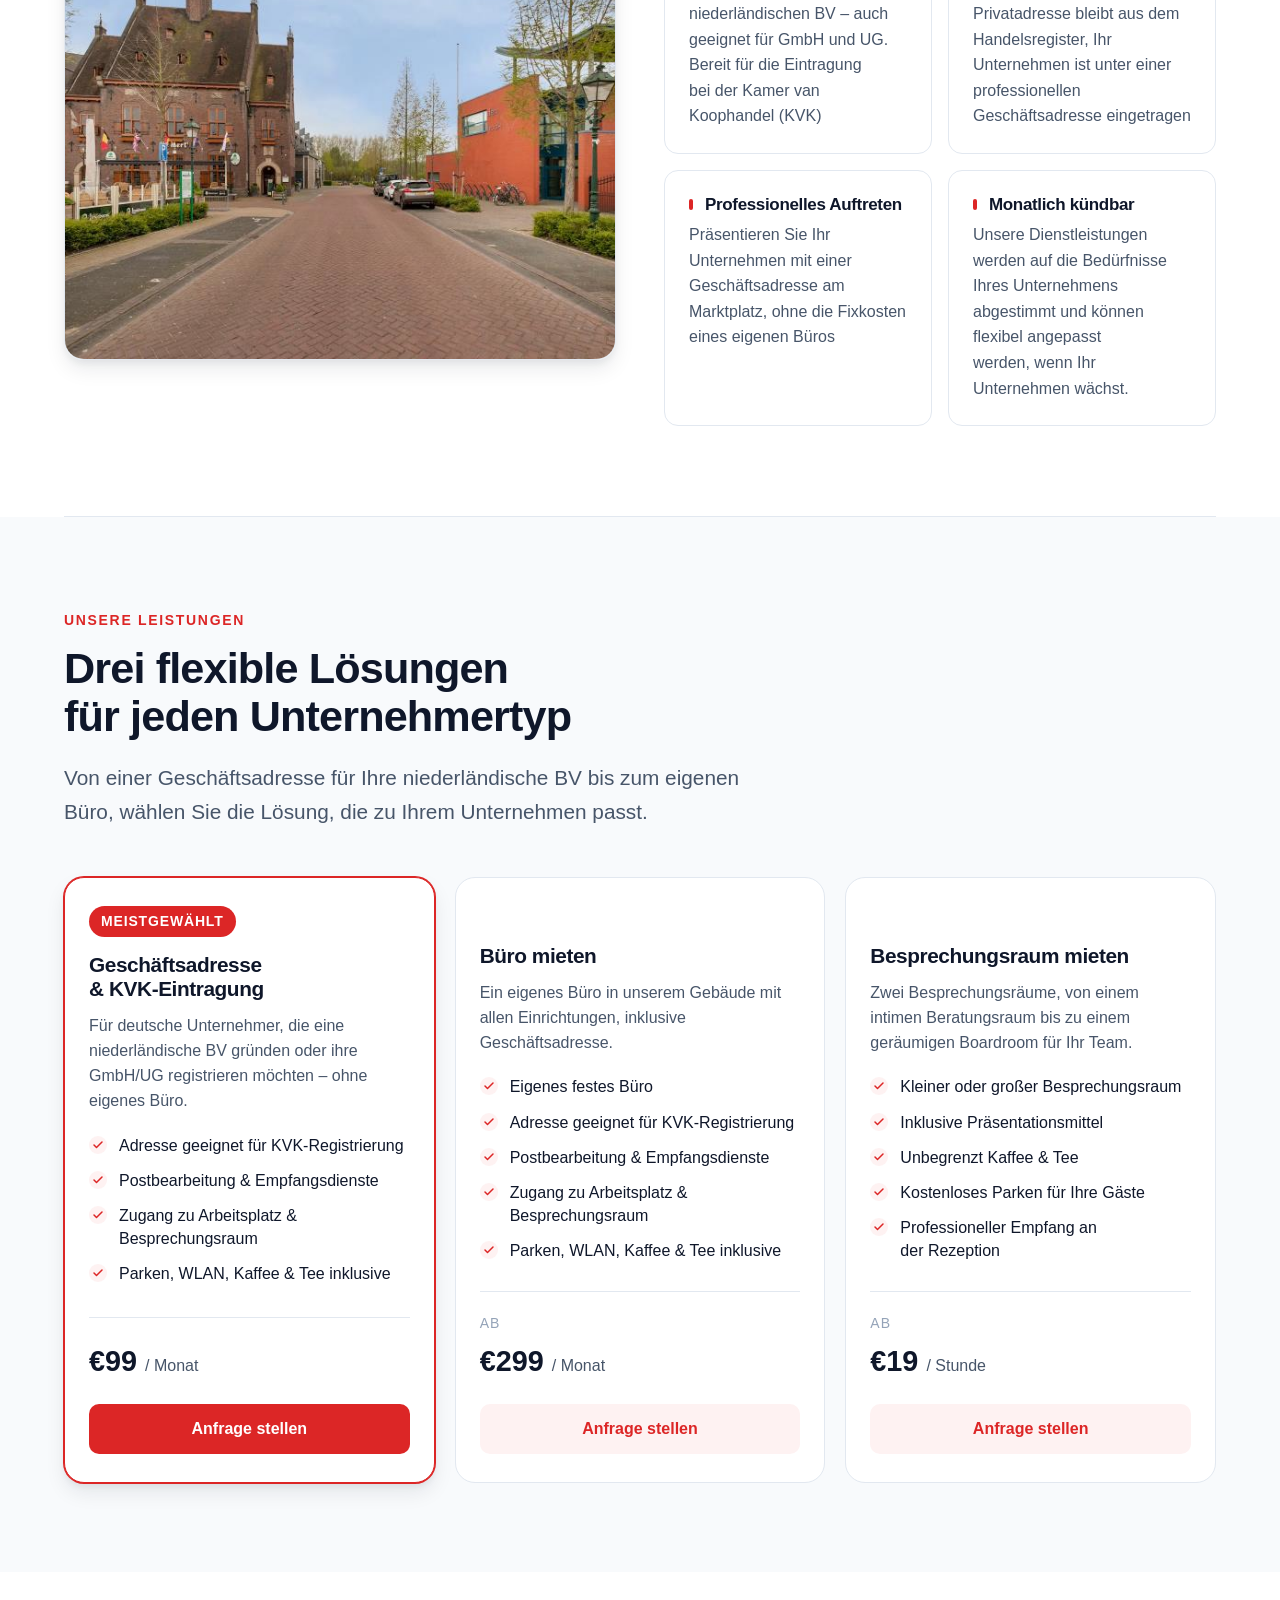
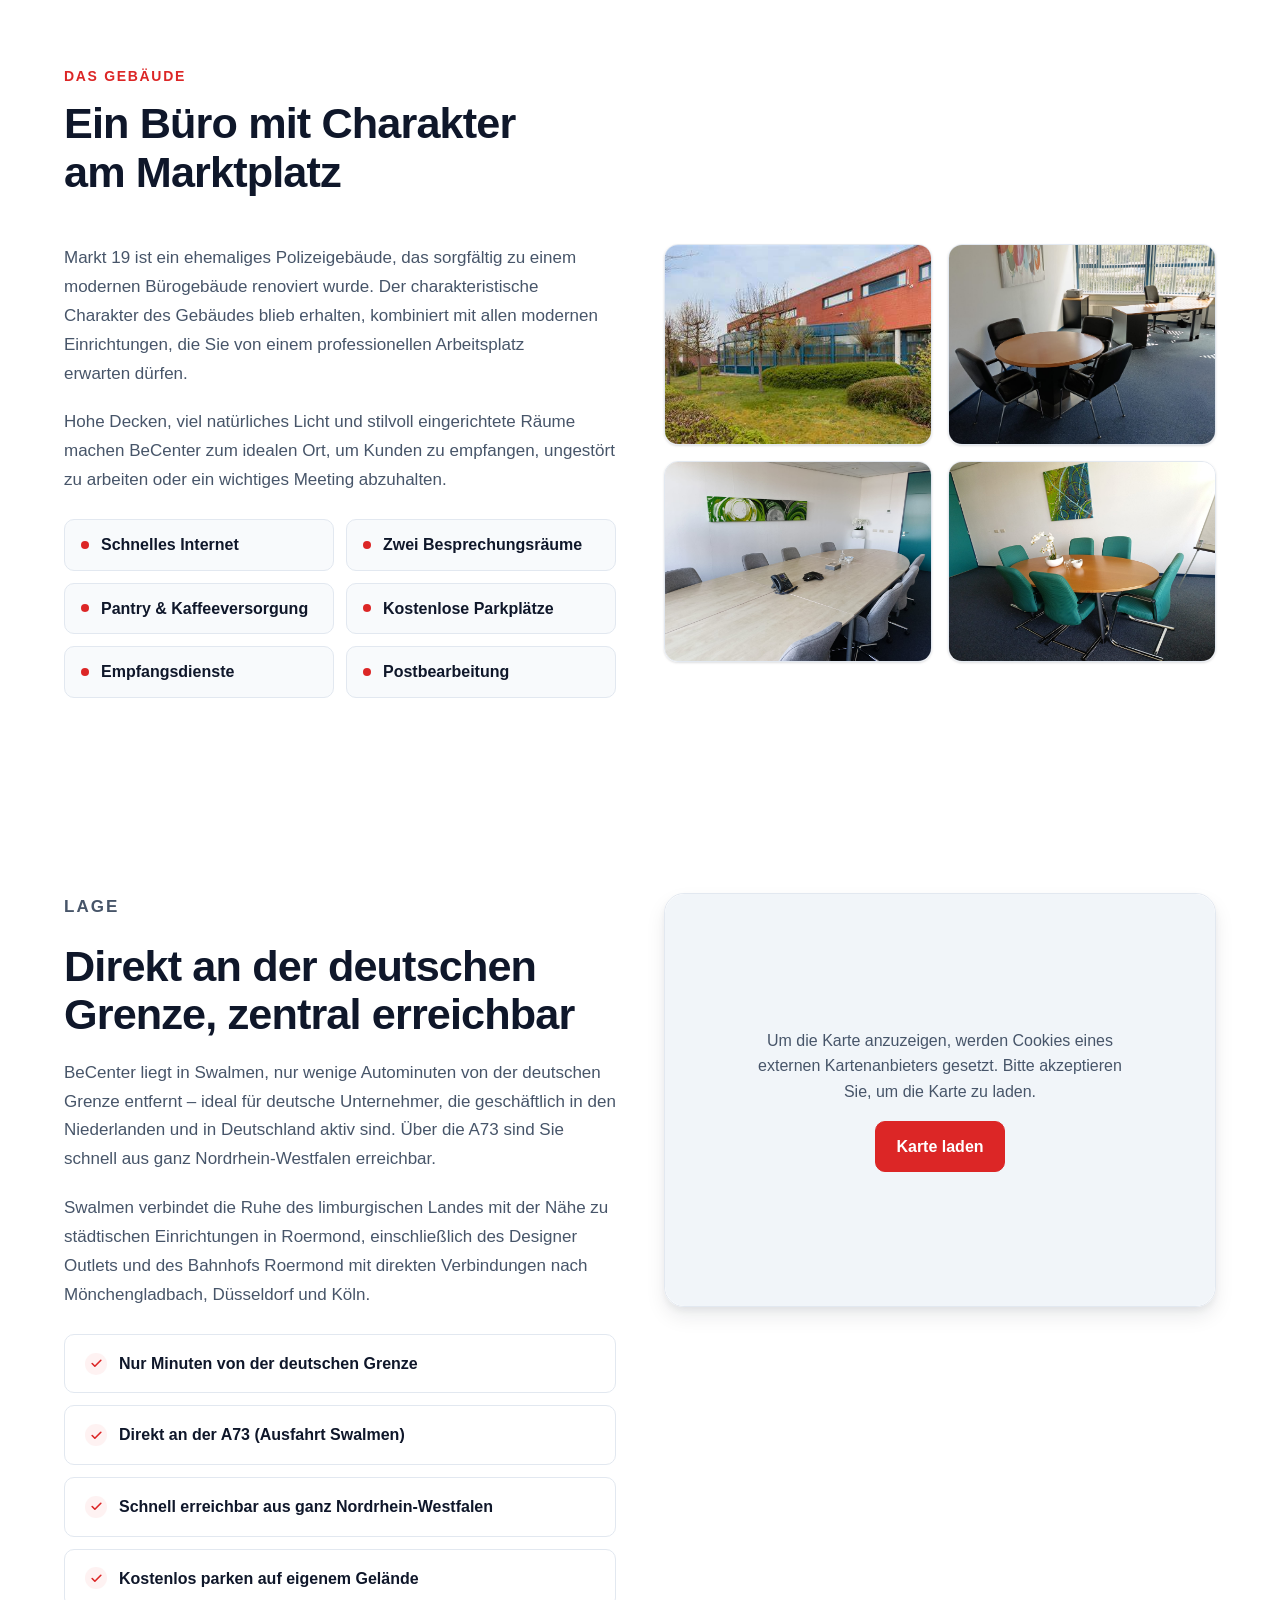
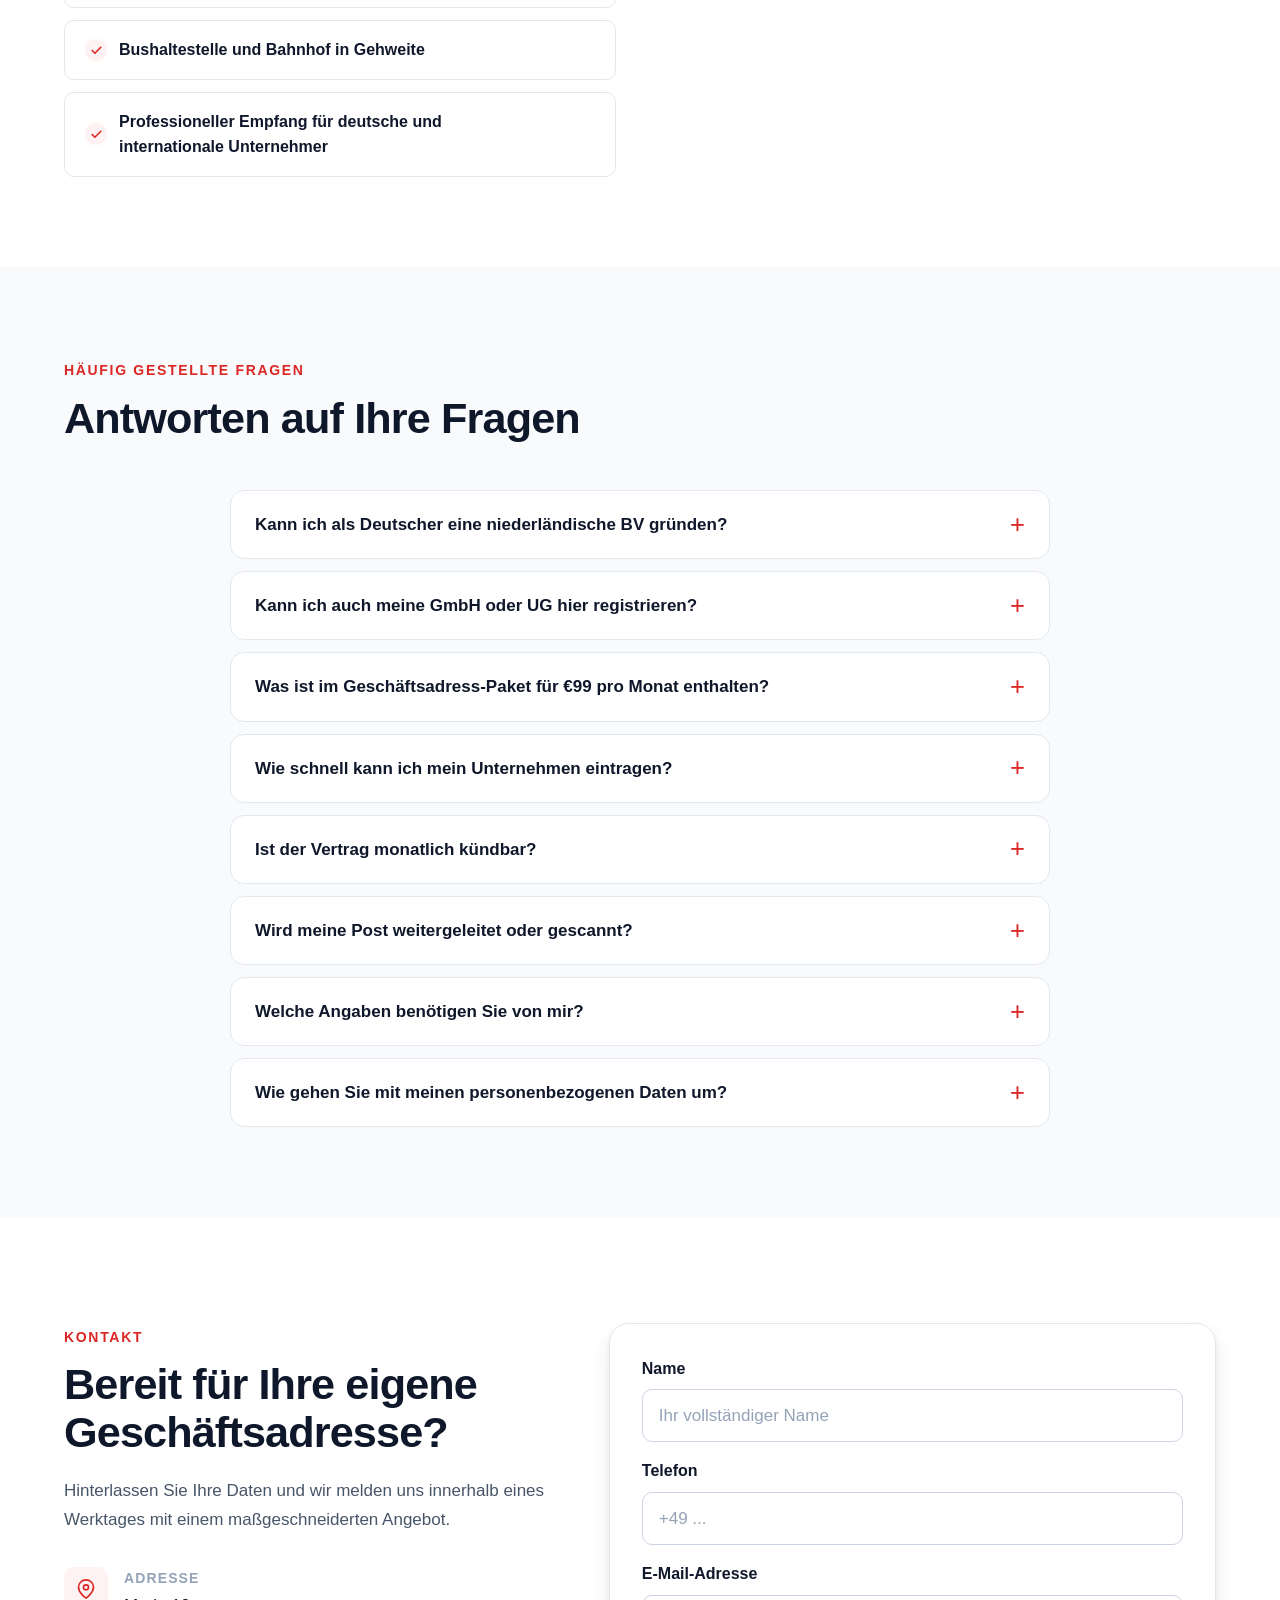
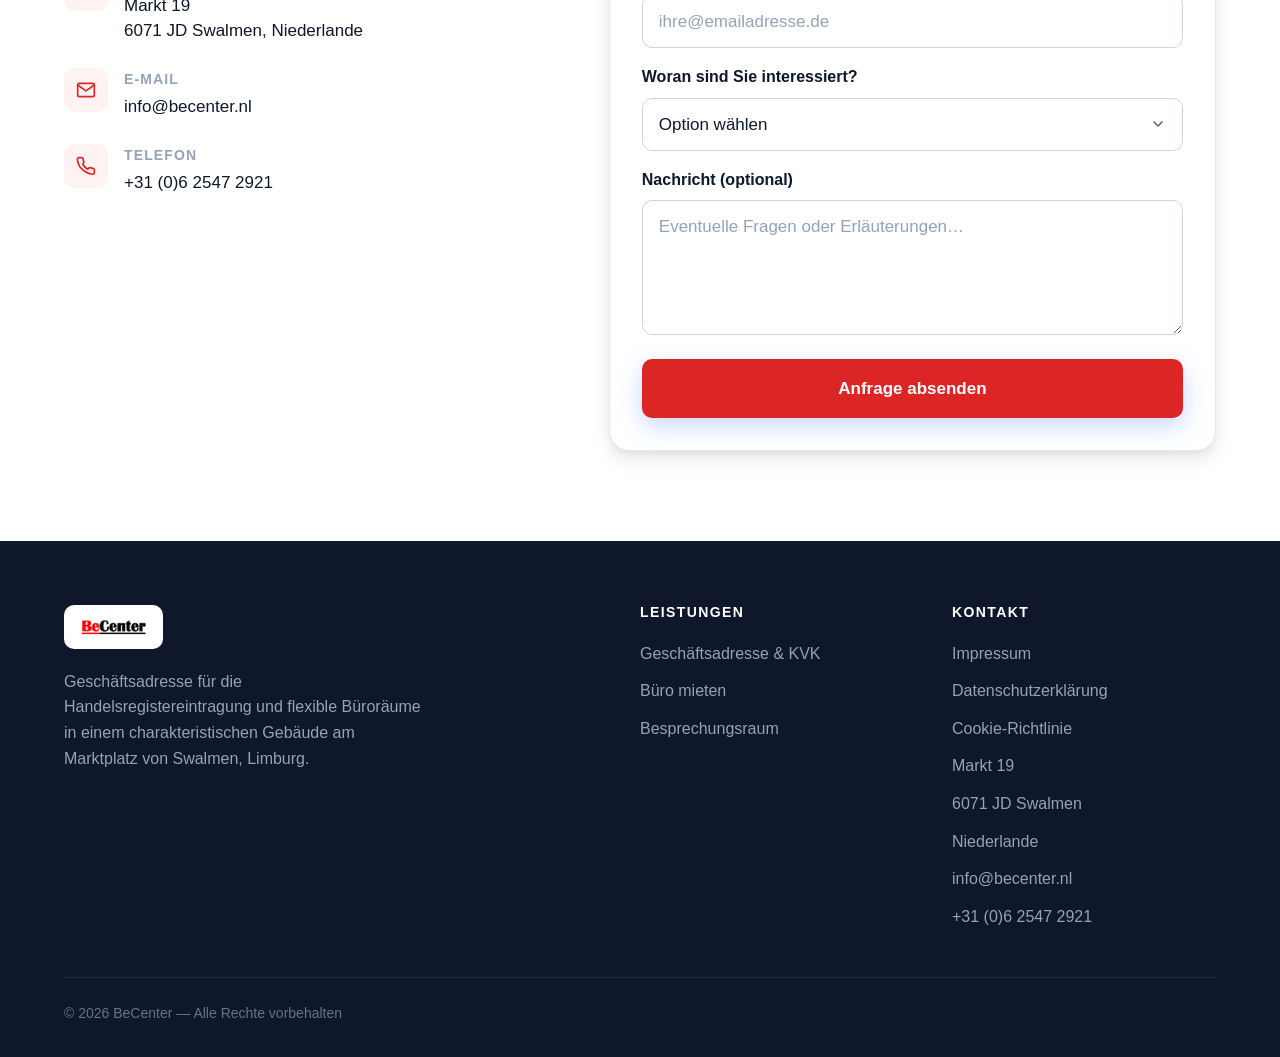
==== commit 27d79b39: "Add files via upload" ====
--- a/index.html
+++ b/index.html
@@ -129,7 +129,6 @@
             <li class="service-card__feature">Parken, WLAN, Kaffee &amp; Tee inklusive</li>
           </ul>
           <div class="service-card__price">
-            <p class="service-card__price-label">Ab</p>
             <p class="service-card__price-value">€99 <span class="service-card__price-period">/ Monat</span></p>
           </div>
           <a href="#contact" class="service-card__cta">Anfrage stellen</a>
@@ -276,10 +275,7 @@
           <dd class="faq__answer"><p>Wir empfangen, sortieren und bearbeiten Ihre gesamte Geschäftspost an der Adresse. Nach Absprache leiten wir Ihre Post physisch weiter oder digital per E-Mail.</p></dd>
         </div>
 
-        <div class="faq__item">
-          <dt><button class="faq__question" aria-expanded="false">Bekomme ich durch die Adresse eine steuerliche Betriebsstätte in den Niederlanden?</button></dt>
-          <dd class="faq__answer"><p>Eine Registrierungsadresse dient Ihrer KVK-Eintragung und Korrespondenz. Sie begründet für sich genommen keine steuerliche Betriebsstätte (vaste inrichting) in den Niederlanden — Ihre steuerliche Ansässigkeit hängt davon ab, wo Ihr Unternehmen tatsächlich geführt wird. Für Ihre Steuerlage empfehlen wir eine steuerliche Beratung.</p></dd>
-        </div>
+        
 
         <div class="faq__item">
           <dt><button class="faq__question" aria-expanded="false">Welche Angaben benötigen Sie von mir?</button></dt>
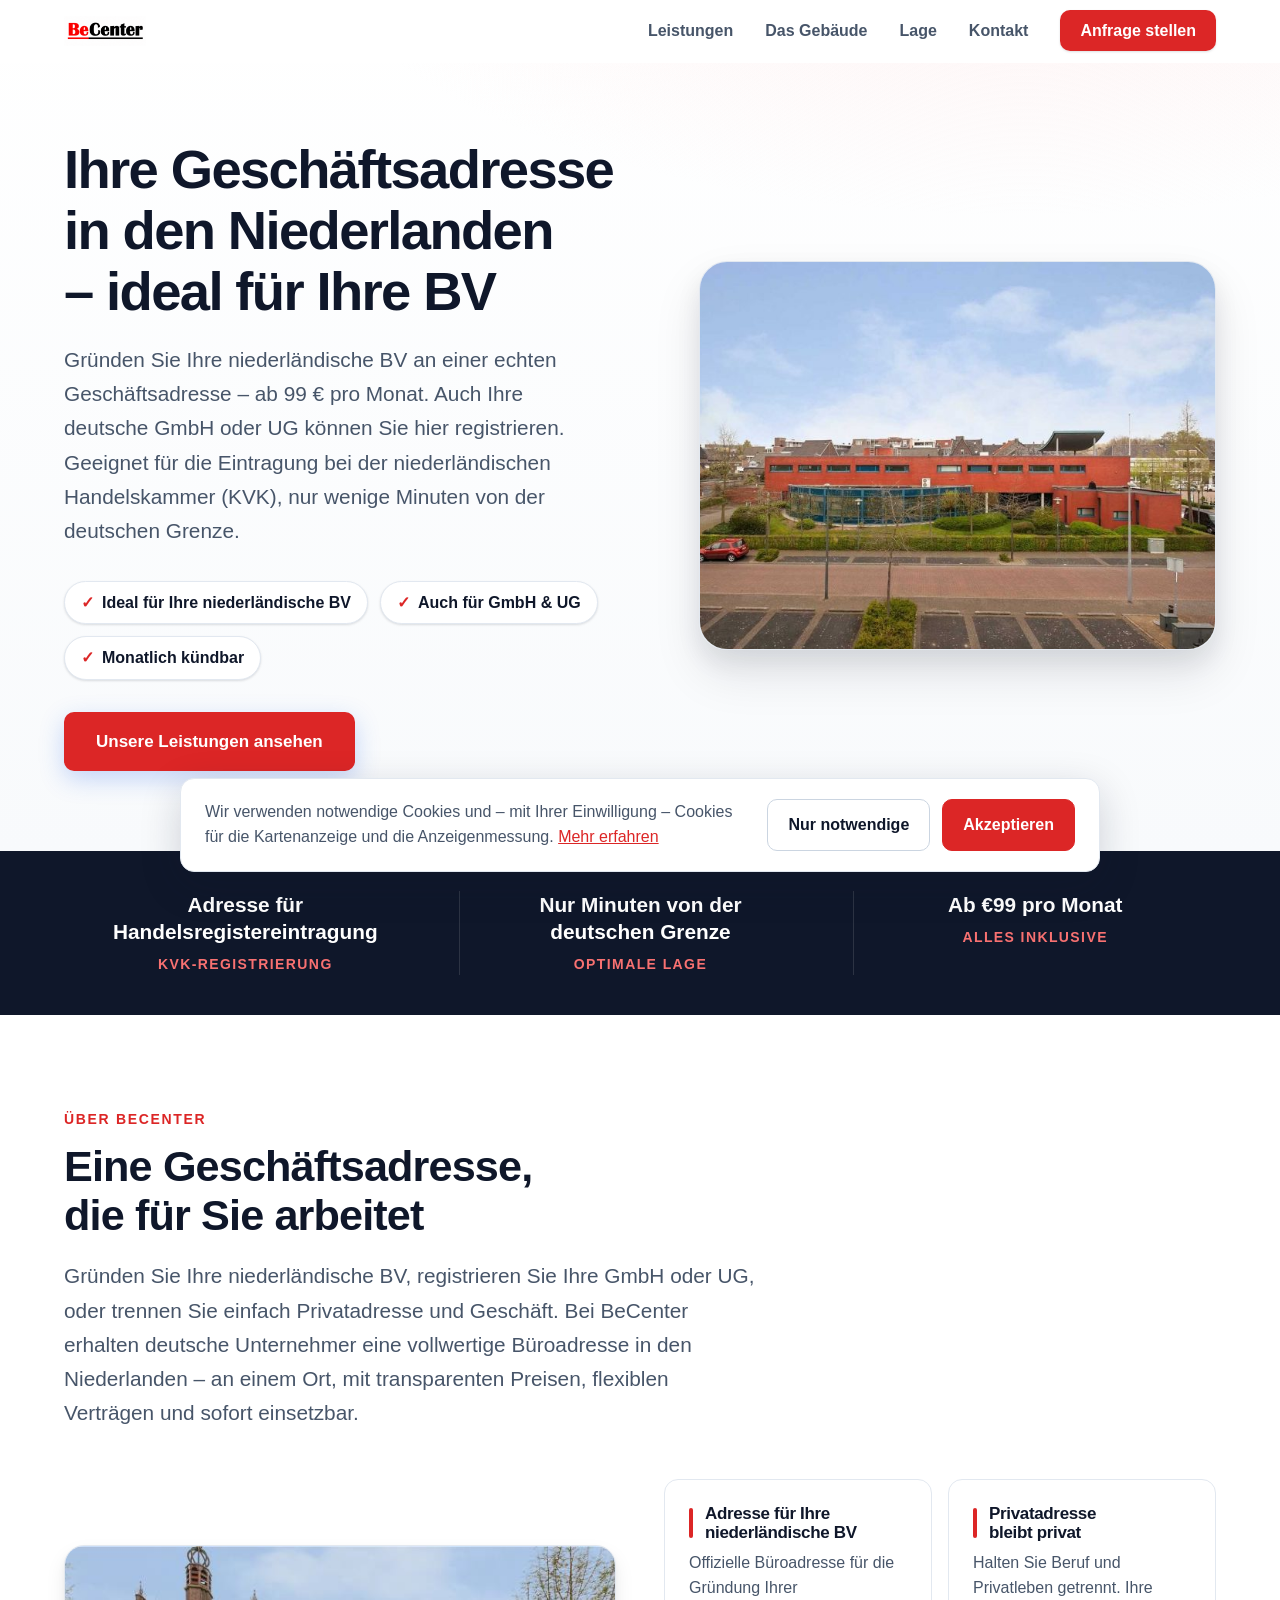
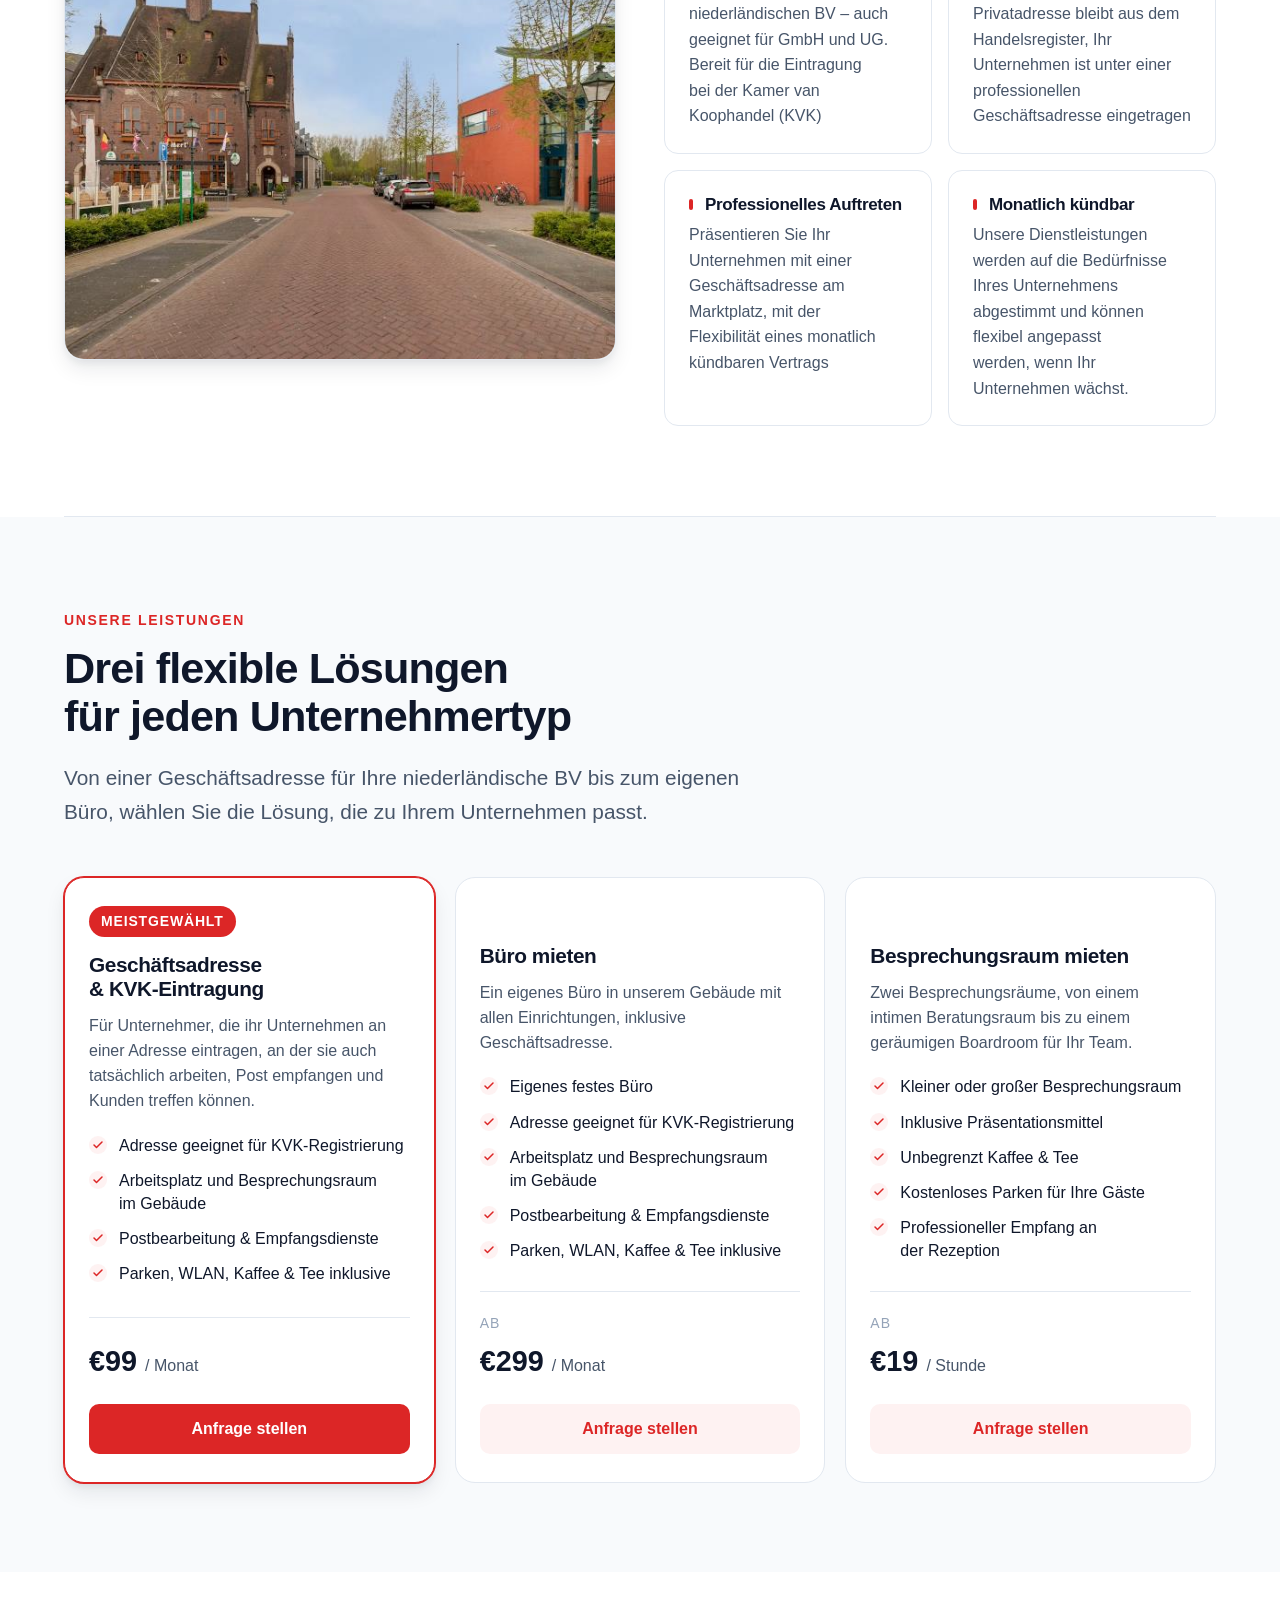
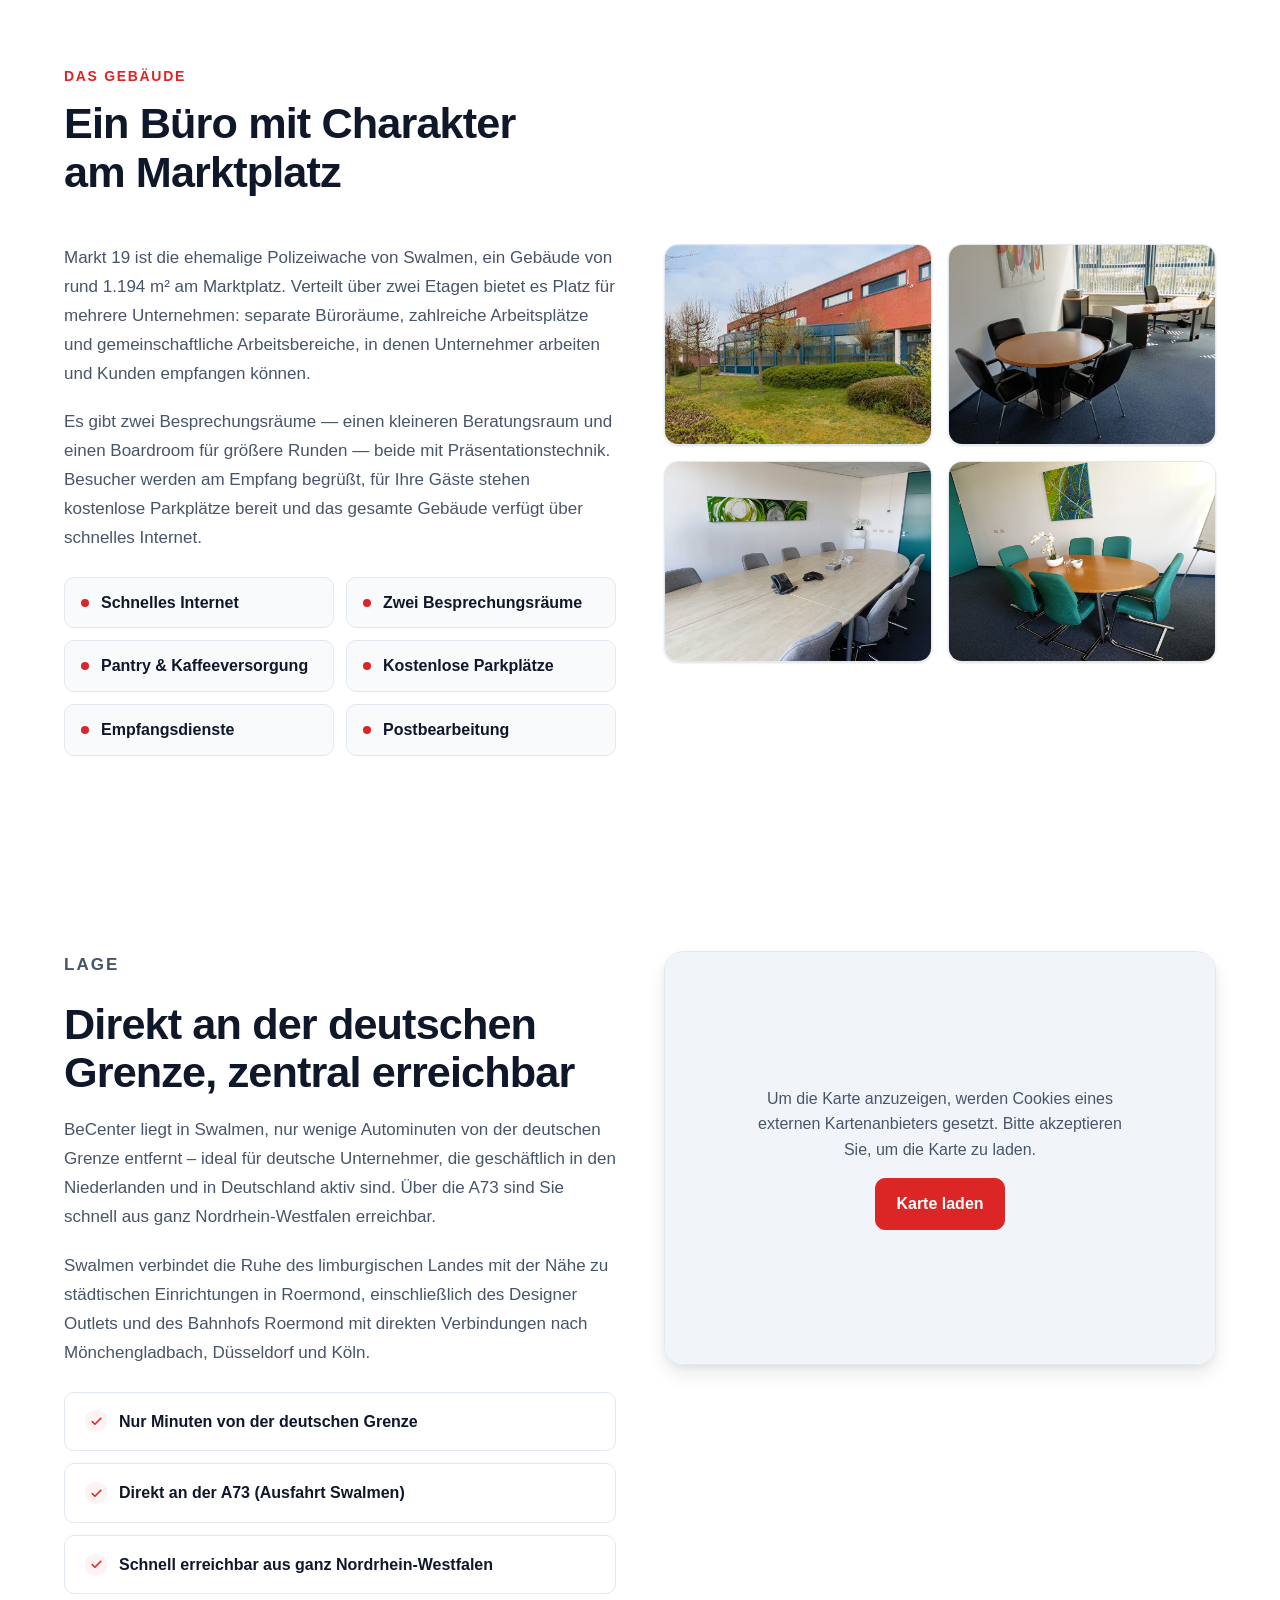
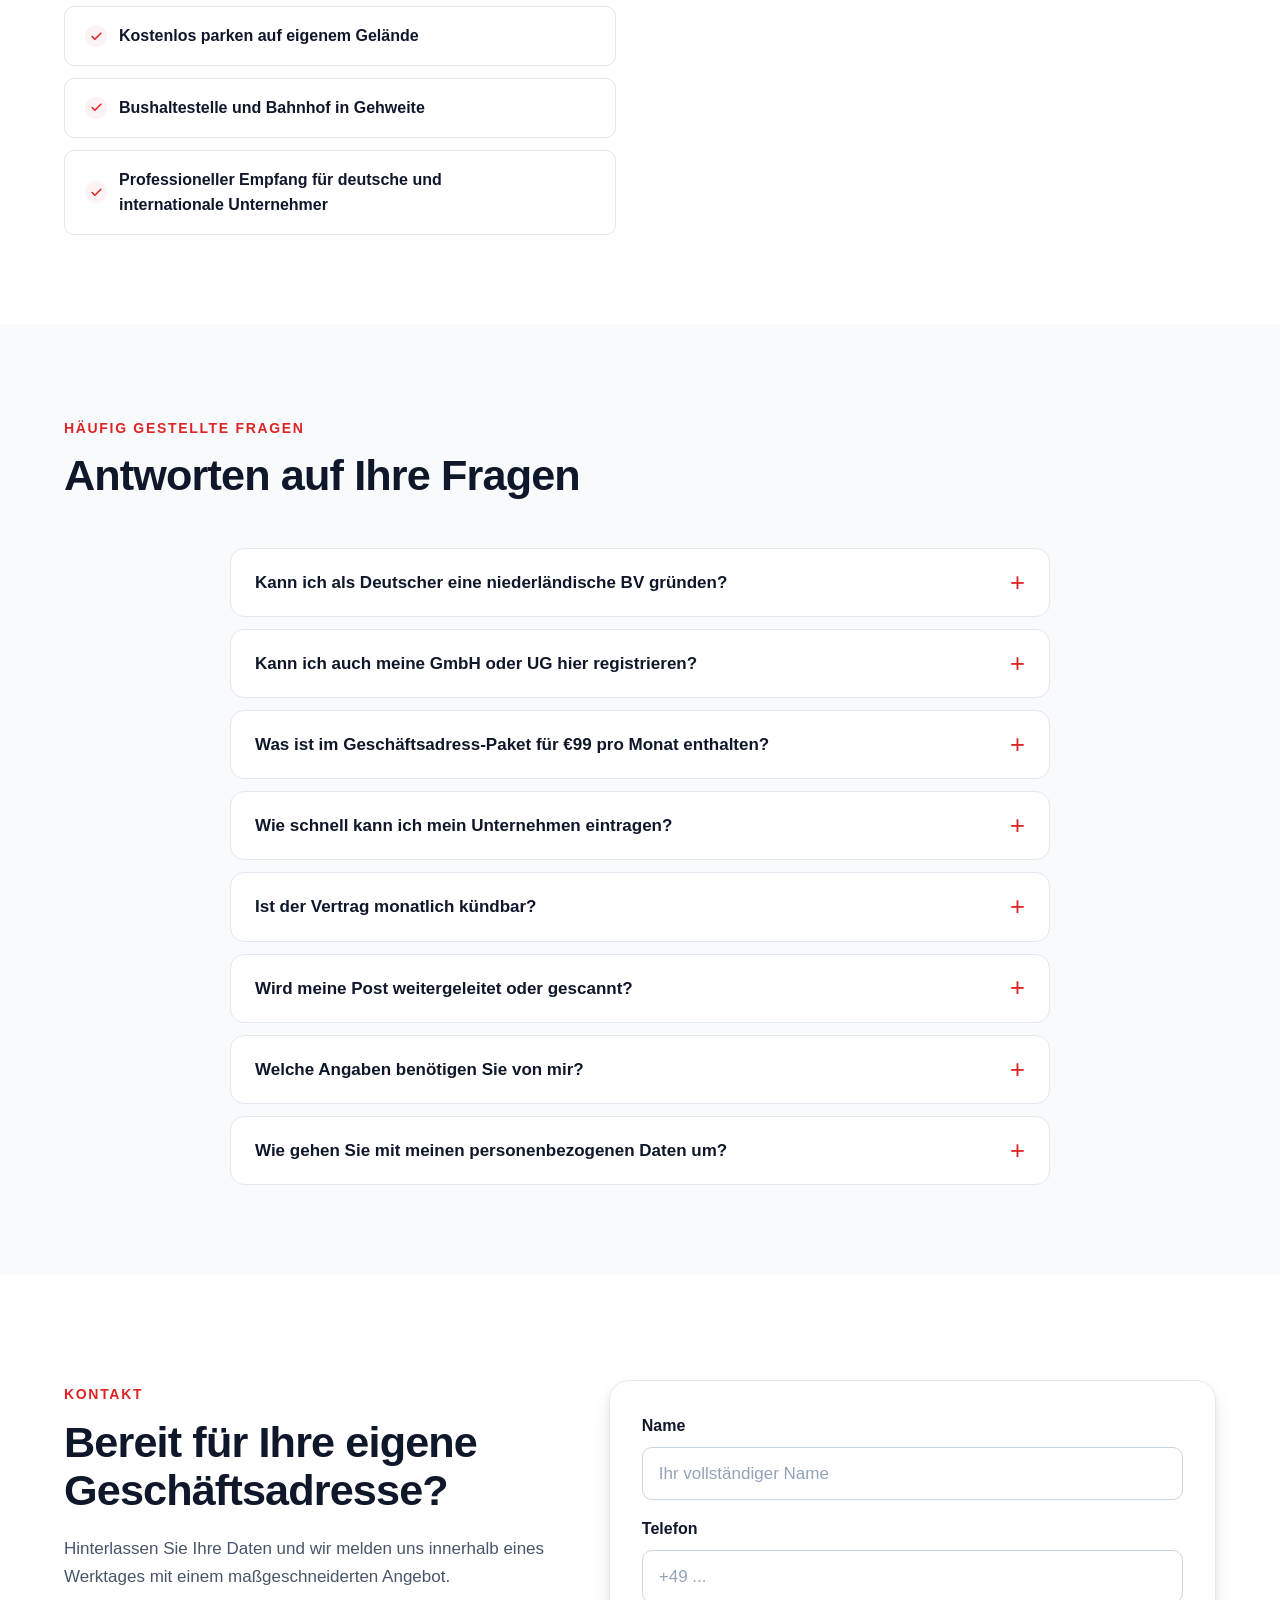
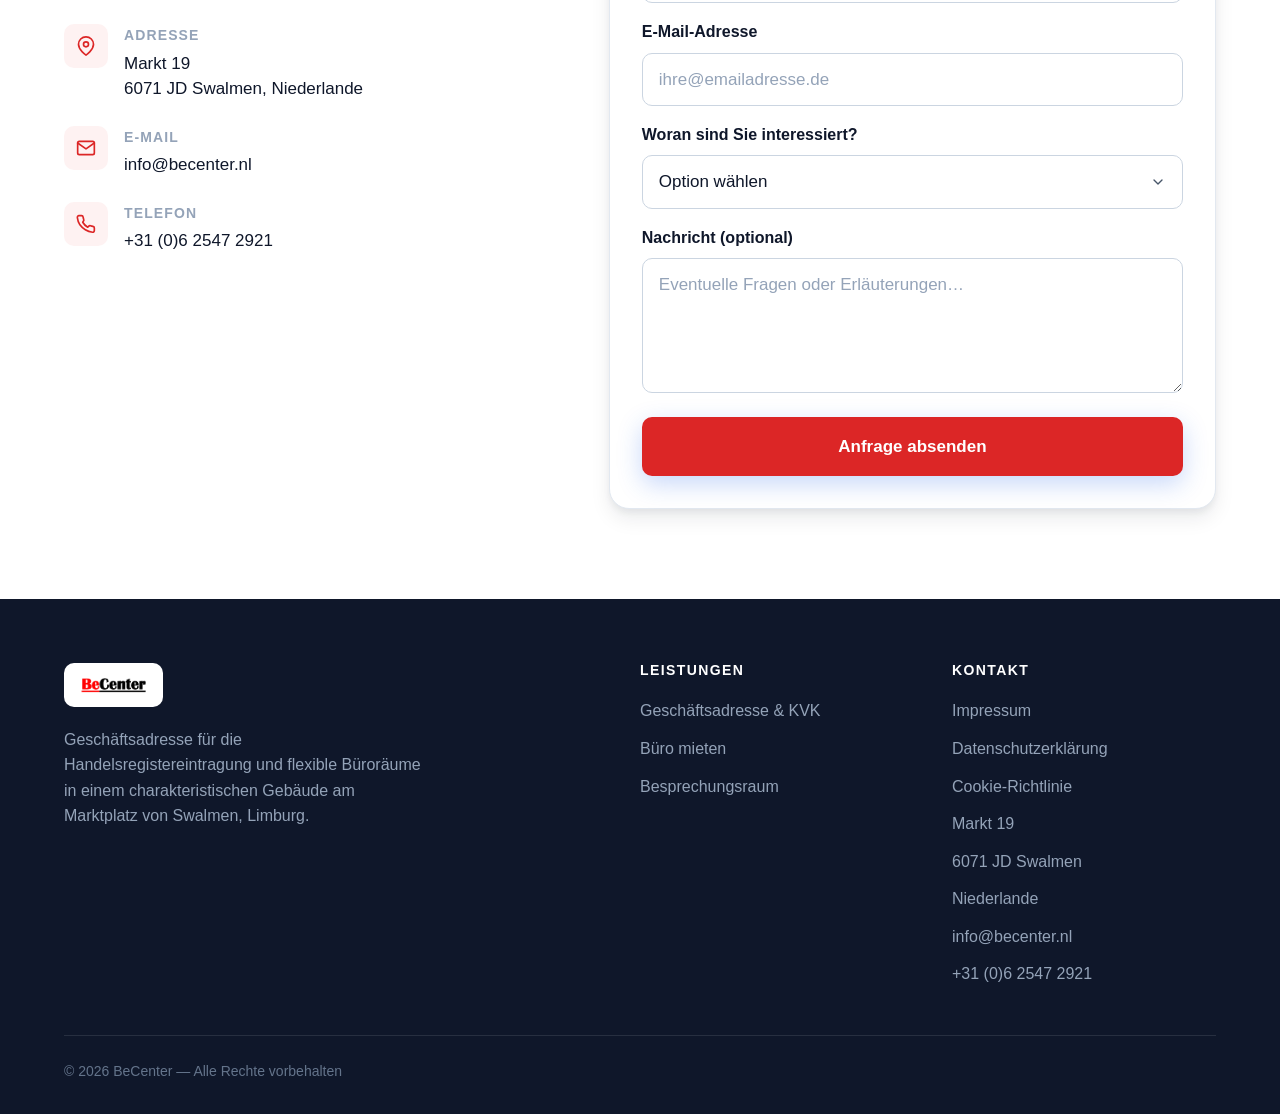
==== commit bd58c286: "Add files via upload" ====
--- a/index.html
+++ b/index.html
@@ -94,7 +94,7 @@
           </div>
           <div class="about__card">
             <h3 class="about__card-title">Professionelles Auftreten</h3>
-            <p class="about__card-desc">Präsentieren Sie Ihr Unternehmen mit einer Geschäftsadresse am Marktplatz, ohne die Fixkosten eines eigenen Büros</p>
+            <p class="about__card-desc">Präsentieren Sie Ihr Unternehmen mit einer Geschäftsadresse am Marktplatz, mit der Flexibilität eines monatlich kündbaren Vertrags</p>
           </div>
           <div class="about__card">
             <h3 class="about__card-title">Monatlich kündbar</h3>
@@ -121,11 +121,11 @@
         <article class="service-card service-card--featured reveal">
           <p class="service-card__badge">Meistgewählt</p>
           <h3 class="service-card__title">Geschäftsadresse &amp; KVK-Eintragung</h3>
-          <p class="service-card__desc">Für deutsche Unternehmer, die eine niederländische BV gründen oder ihre GmbH/UG registrieren möchten – ohne eigenes Büro.</p>
+          <p class="service-card__desc">Für Unternehmer, die ihr Unternehmen an einer Adresse eintragen, an der sie auch tatsächlich arbeiten, Post empfangen und Kunden treffen können.</p>
           <ul class="service-card__features" role="list">
             <li class="service-card__feature">Adresse geeignet für KVK-Registrierung</li>
+            <li class="service-card__feature">Arbeitsplatz und Besprechungsraum im Gebäude</li>
             <li class="service-card__feature">Postbearbeitung &amp; Empfangsdienste</li>
-            <li class="service-card__feature">Zugang zu Arbeitsplatz &amp; Besprechungsraum</li>
             <li class="service-card__feature">Parken, WLAN, Kaffee &amp; Tee inklusive</li>
           </ul>
           <div class="service-card__price">
@@ -140,8 +140,8 @@
           <ul class="service-card__features" role="list">
             <li class="service-card__feature">Eigenes festes Büro</li>
             <li class="service-card__feature">Adresse geeignet für KVK-Registrierung</li>
+            <li class="service-card__feature">Arbeitsplatz und Besprechungsraum im Gebäude</li>
             <li class="service-card__feature">Postbearbeitung &amp; Empfangsdienste</li>
-            <li class="service-card__feature">Zugang zu Arbeitsplatz &amp; Besprechungsraum</li>
             <li class="service-card__feature">Parken, WLAN, Kaffee &amp; Tee inklusive</li>
           </ul>
           <div class="service-card__price">
@@ -183,8 +183,8 @@
       <h2 class="section__title">Ein Büro mit Charakter am Marktplatz</h2>
       <div class="pand__content reveal">
         <div class="pand__text">
-          <p>Markt 19 ist ein ehemaliges Polizeigebäude, das sorgfältig zu einem modernen Bürogebäude renoviert wurde. Der charakteristische Charakter des Gebäudes blieb erhalten, kombiniert mit allen modernen Einrichtungen, die Sie von einem professionellen Arbeitsplatz erwarten dürfen.</p>
-          <p>Hohe Decken, viel natürliches Licht und stilvoll eingerichtete Räume machen BeCenter zum idealen Ort, um Kunden zu empfangen, ungestört zu arbeiten oder ein wichtiges Meeting abzuhalten.</p>
+          <p>Markt 19 ist die ehemalige Polizeiwache von Swalmen, ein Gebäude von rund 1.194 m&#178; am Marktplatz. Verteilt über zwei Etagen bietet es Platz für mehrere Unternehmen: separate Büroräume, zahlreiche Arbeitsplätze und gemeinschaftliche Arbeitsbereiche, in denen Unternehmer arbeiten und Kunden empfangen können.</p>
+          <p>Es gibt zwei Besprechungsräume &mdash; einen kleineren Beratungsraum und einen Boardroom für größere Runden &mdash; beide mit Präsentationstechnik. Besucher werden am Empfang begrüßt, für Ihre Gäste stehen kostenlose Parkplätze bereit und das gesamte Gebäude verfügt über schnelles Internet.</p>
           <div class="pand__facilities">
             <div class="pand__facility">Schnelles Internet</div>
             <div class="pand__facility">Zwei Besprechungsräume</div>
@@ -410,14 +410,16 @@
     </div>
   </footer>
 
-  <script src="./cookie.js"></script>
+  <script src="./cookie.js?v=3"></script>
   <!-- Google Ads (gtag.js) — laadt ná cookie.js, dus met Consent Mode v2 (standaard: geweigerd) -->
   <script async src="https://www.googletagmanager.com/gtag/js?id=AW-18359968202"></script>
   <script>
     gtag('js', new Date());
     gtag('config', 'AW-18359968202');
+    // conversielabel van de conversieactie 'Leadformulier indienen'
+    window.ADS_CONVERSION_LABEL = 'hgxpCJvjs-UcEMrD27JE';
   </script>
-  <script src="./app.js"></script>
+  <script src="./app.js?v=3"></script>
   <script>
     document.querySelectorAll('.faq__question').forEach(function(btn) {
       btn.addEventListener('click', function() {
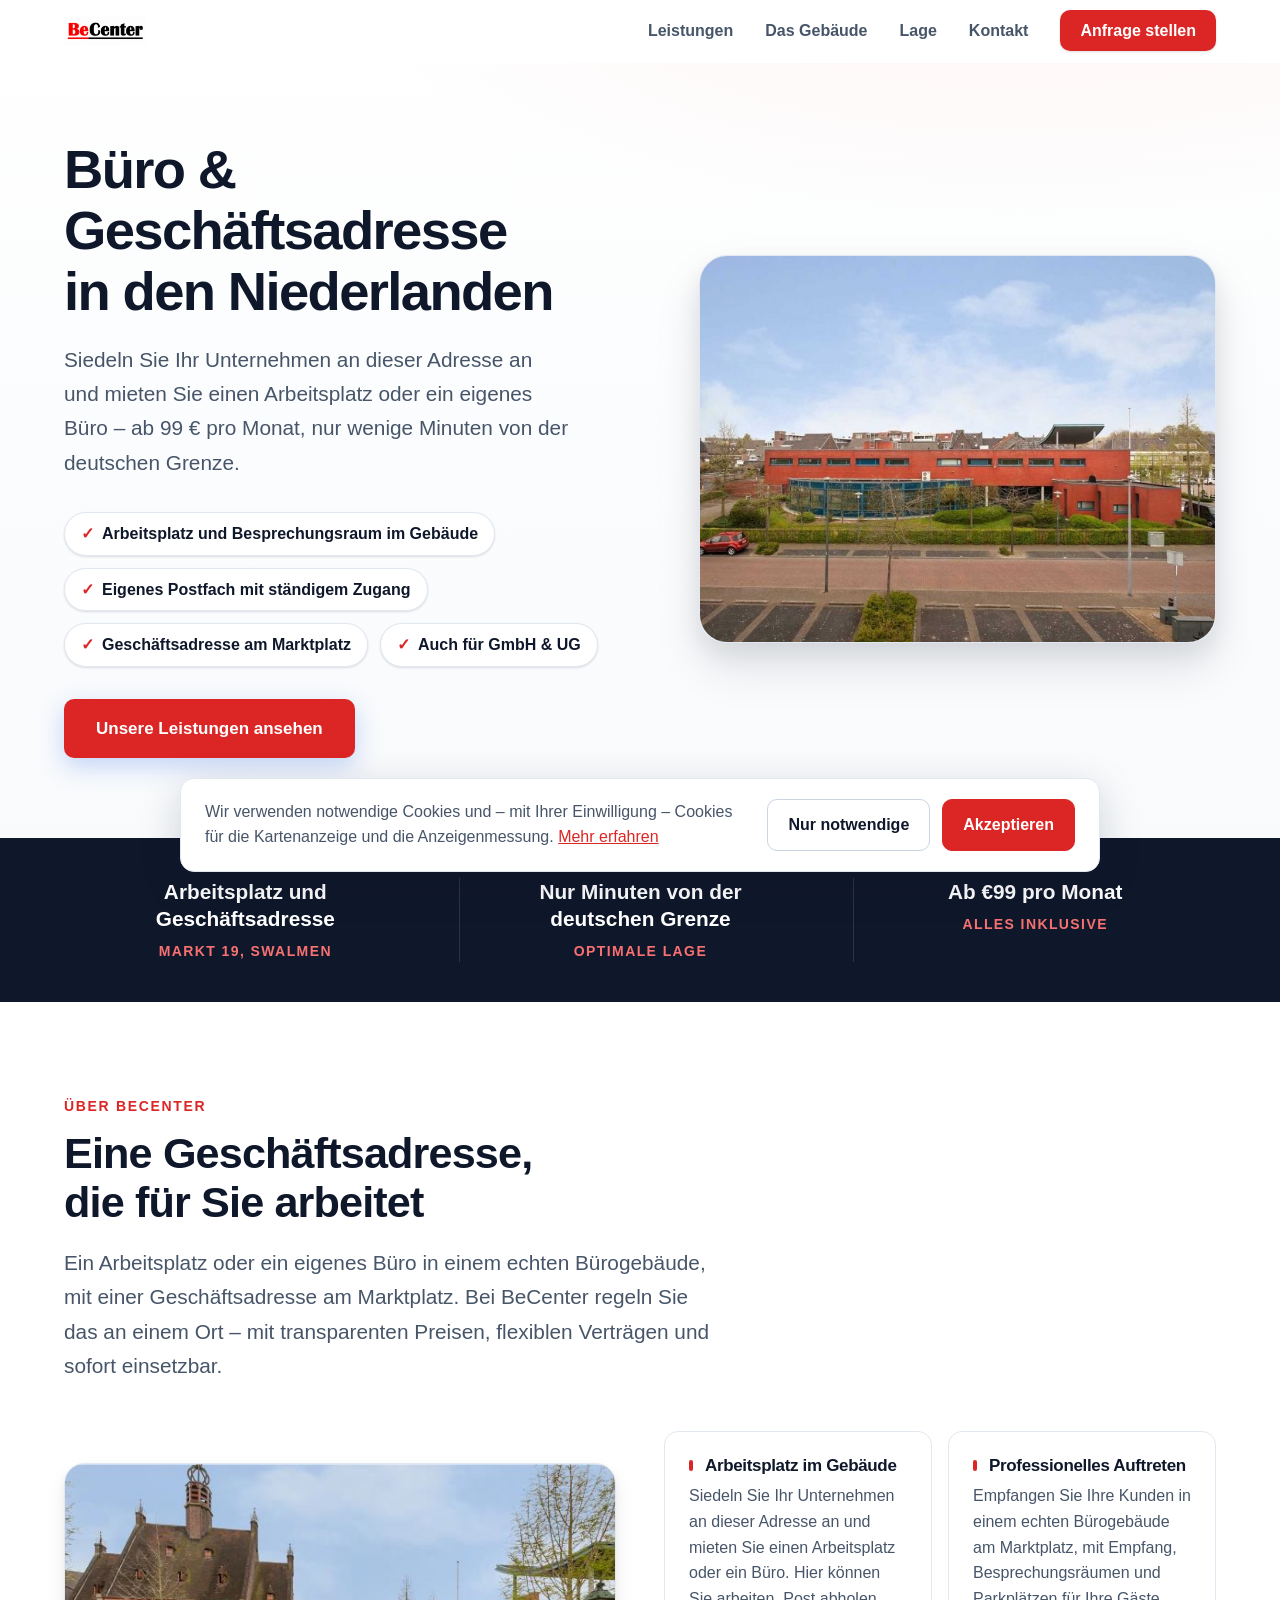
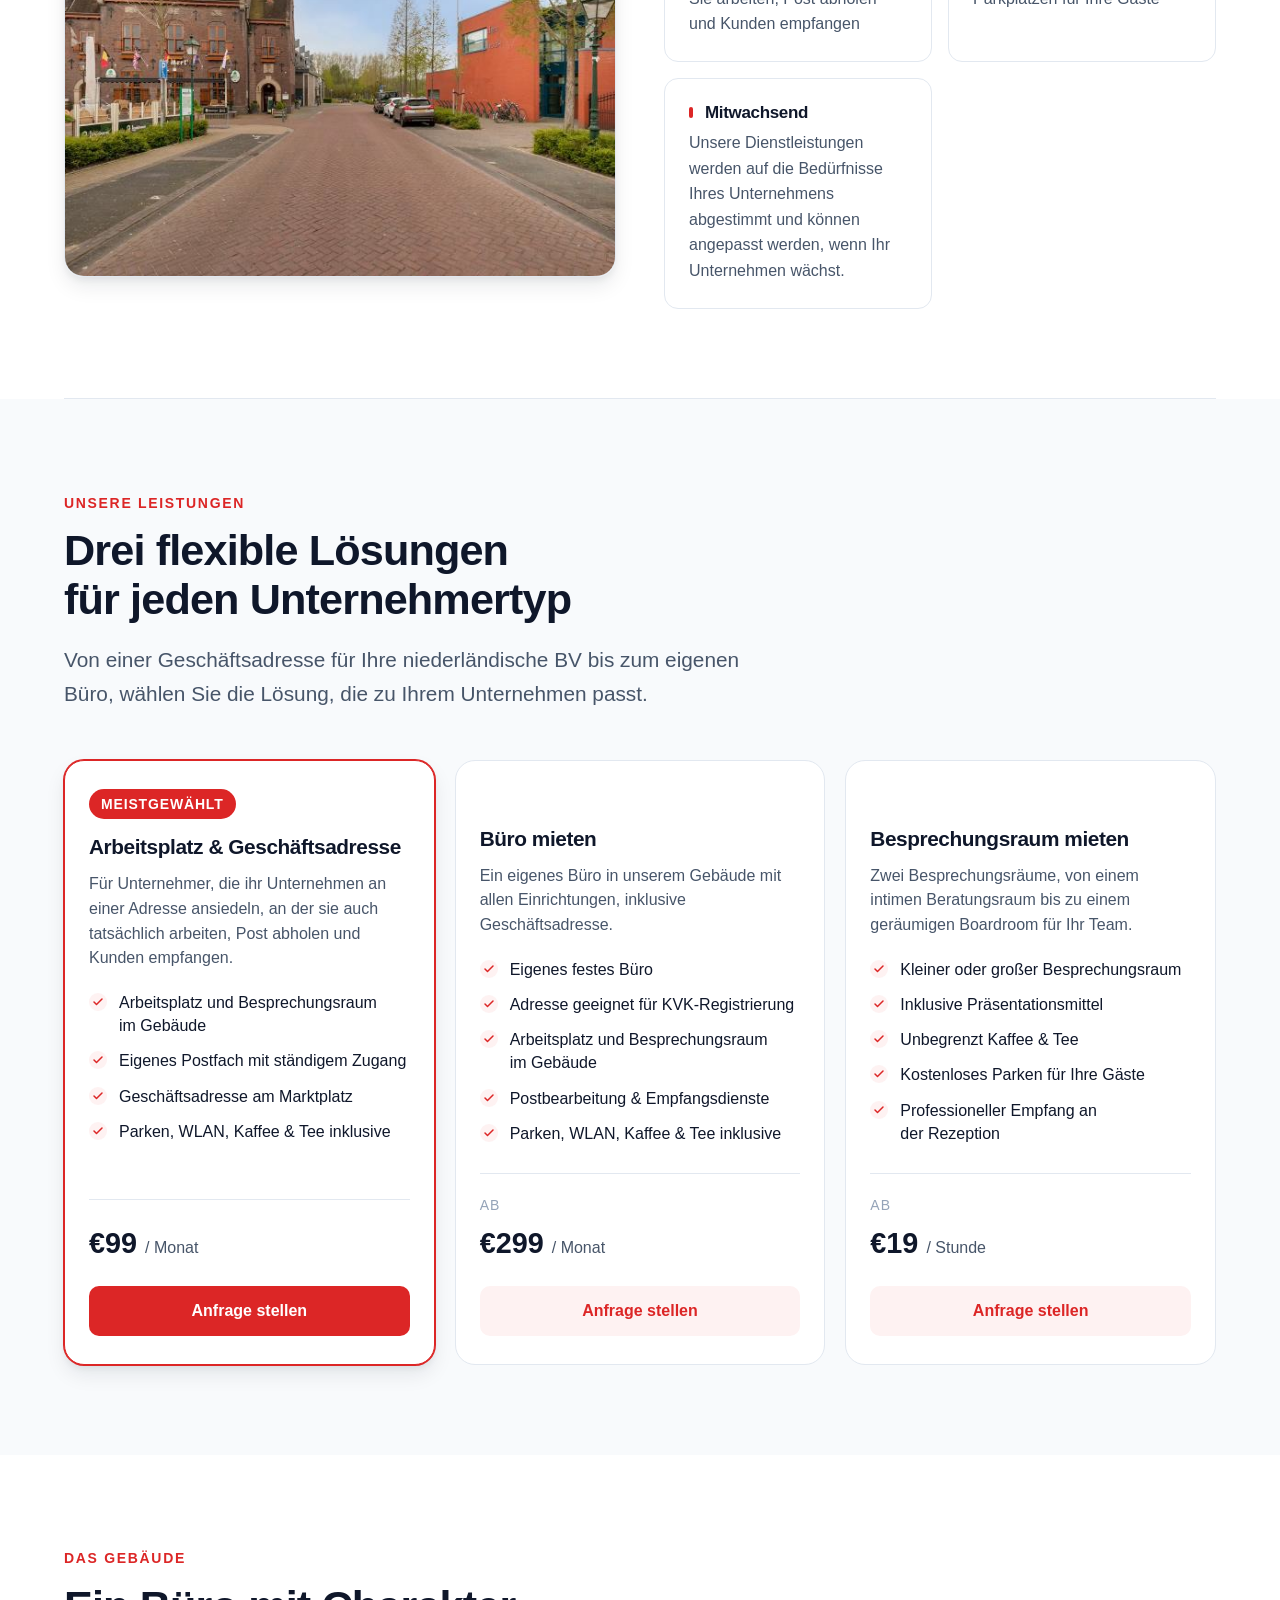
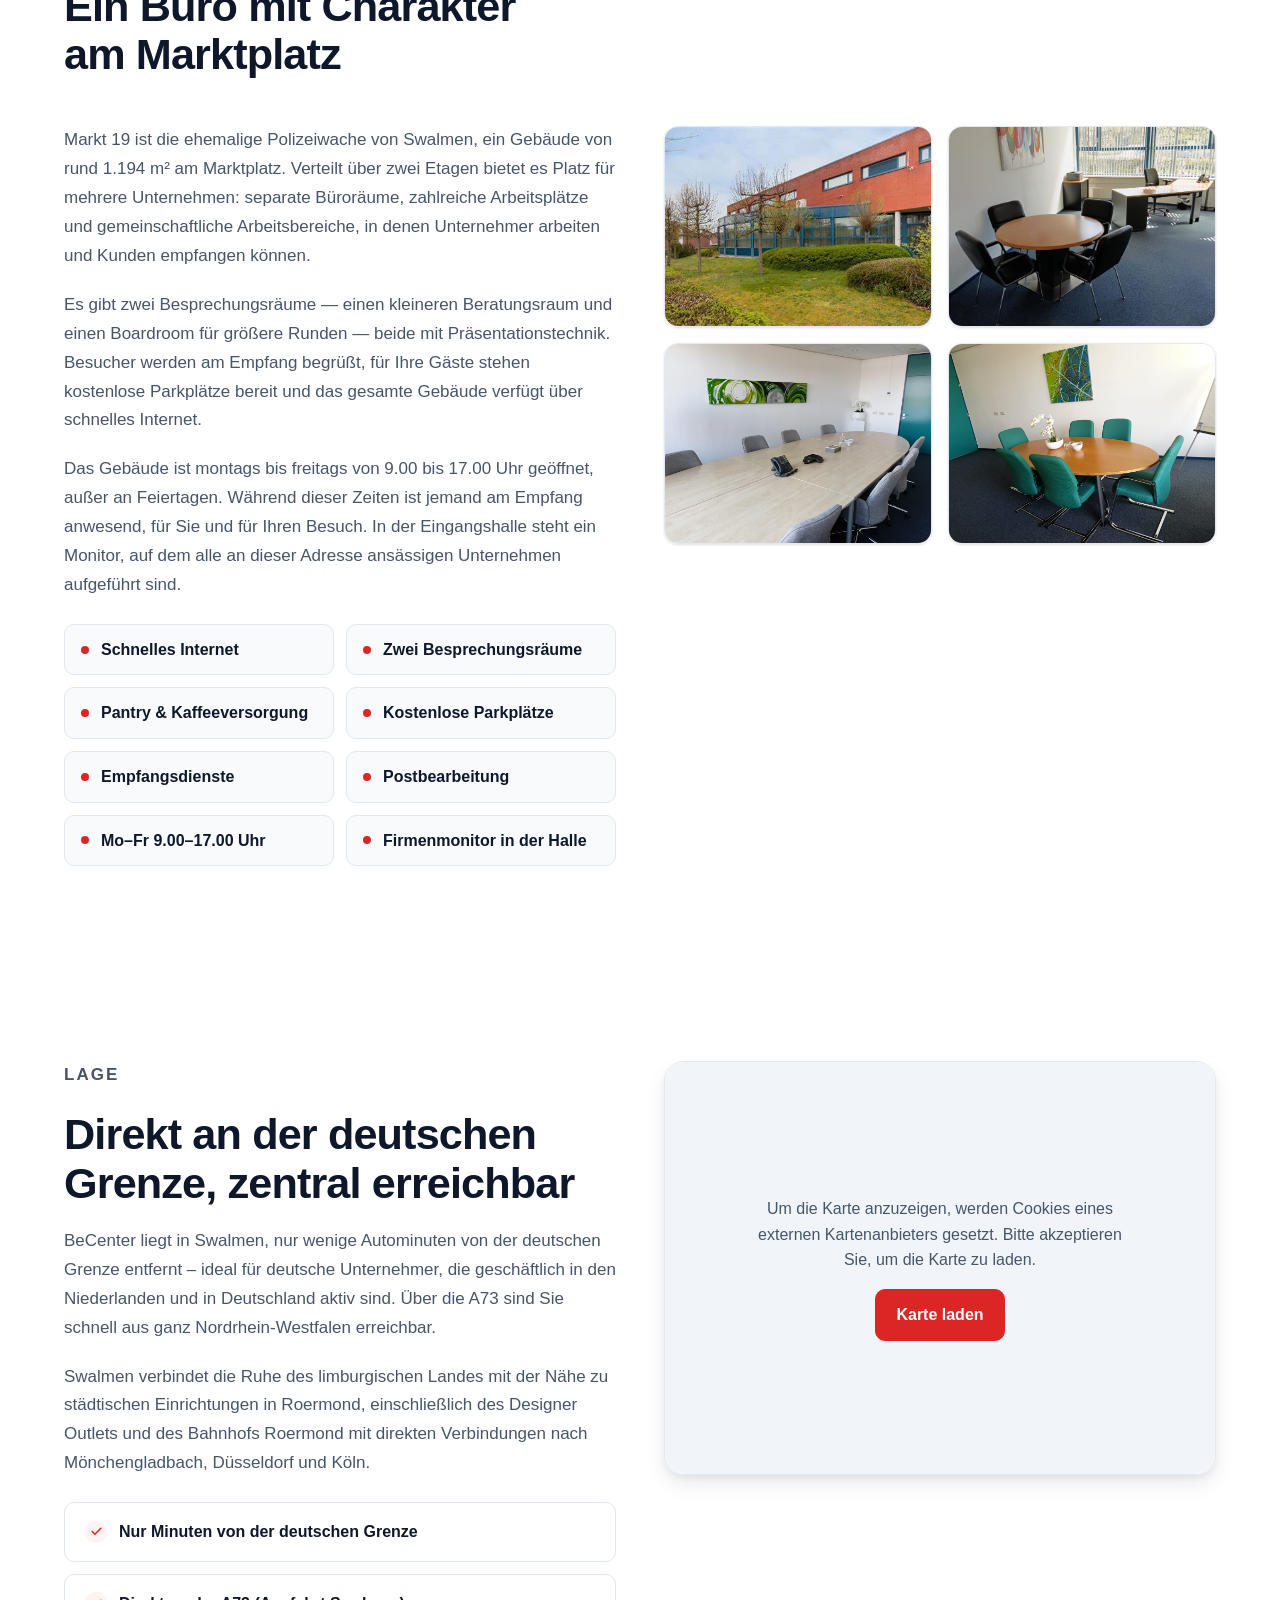
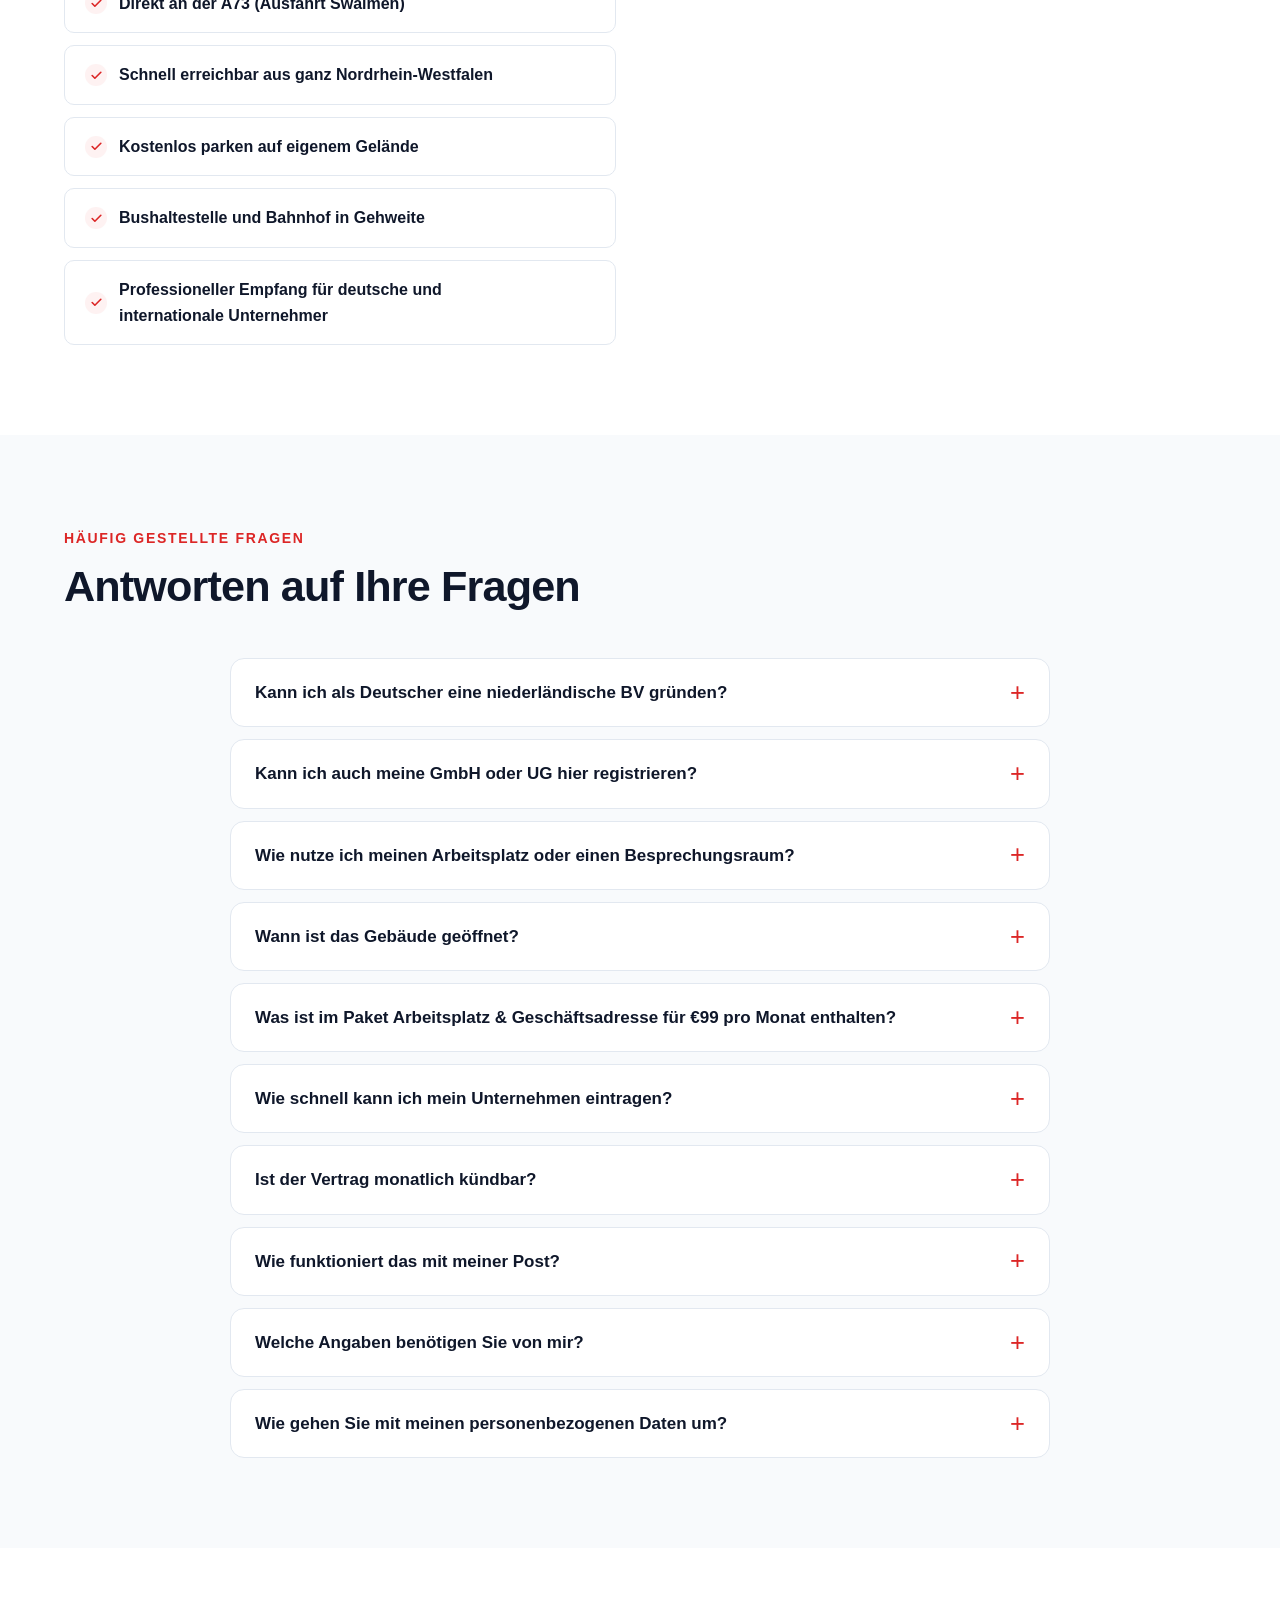
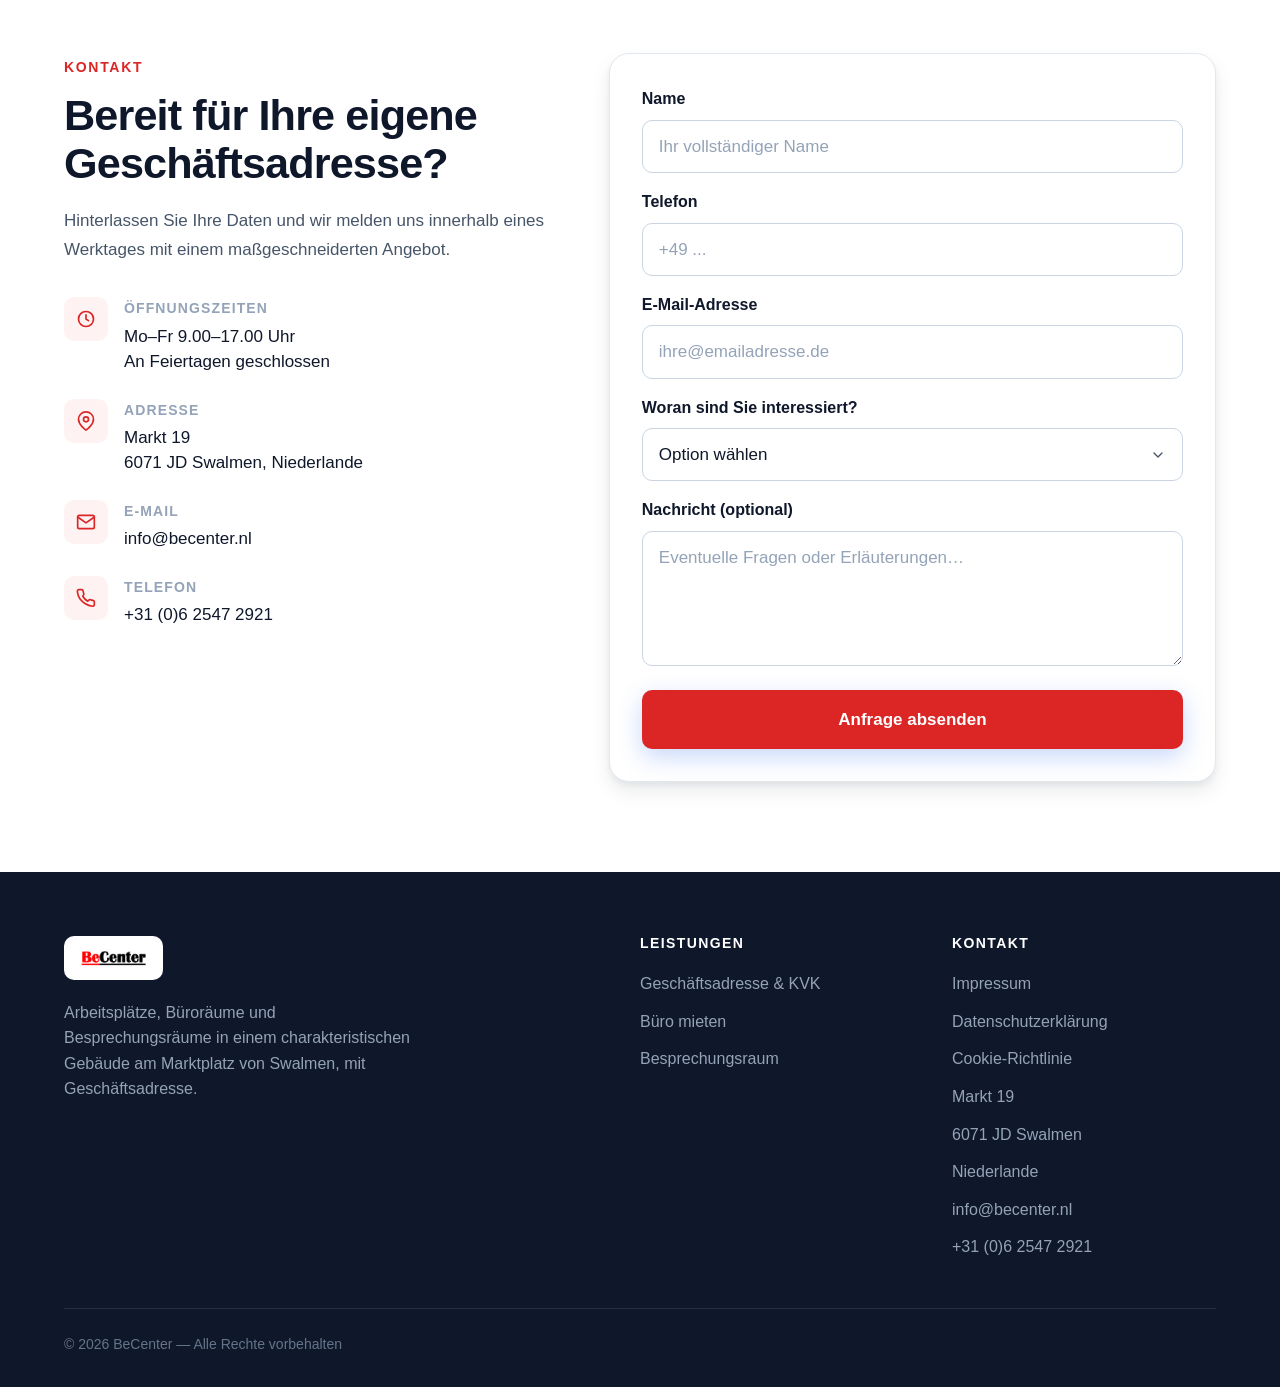
==== commit 57714662: "Add files via upload" ====
--- a/index.html
+++ b/index.html
@@ -3,9 +3,9 @@
 <head>
   <meta charset="UTF-8">
   <meta name="viewport" content="width=device-width, initial-scale=1.0">
-  <title>Geschäftsadresse Niederlande ab 99 € – Niederländische BV gründen | BeCenter</title>
+  <title>Büro &amp; Geschäftsadresse in den Niederlanden ab 99 € | BeCenter</title>
   <meta name="description" content="Geschäftsadresse in den Niederlanden für deutsche Unternehmer – ab 99 € pro Monat. Ideal für Ihre niederländische BV, auch für GmbH & UG. Geeignet für die Eintragung bei der niederländischen Handelskammer (KVK), direkt an der deutschen Grenze.">
-  <meta name="keywords" content="niederländische BV gründen, Geschäftsadresse Niederlande, BV gründen Niederlande, Büroadresse Niederlande, Firmenadresse Niederlande, Geschäftsadresse für Deutsche, Holding Niederlande, KVK Eintragung, virtuelles Büro Niederlande">
+  <meta name="keywords" content="Büro mieten Niederlande, Arbeitsplatz mieten Limburg, Geschäftsadresse Niederlande, Büroadresse Swalmen, Besprechungsraum mieten Roermond">
   <link rel="icon" href="data:image/svg+xml,%3Csvg xmlns='http://www.w3.org/2000/svg' viewBox='0 0 32 32'%3E%3Crect width='32' height='32' fill='%23ffffff' rx='4'/%3E%3Ctext x='50%25' y='52%25' dominant-baseline='central' text-anchor='middle' font-family='Helvetica%2C Arial%2C sans-serif' font-weight='bold' font-size='17' fill='%23DC2626'%3EBe%3C/text%3E%3C/svg%3E">
   <link rel="stylesheet" href="./base.css?v=3">
   <link rel="stylesheet" href="./style.css?v=3">
@@ -35,12 +35,13 @@
   <section id="hero" class="hero">
     <div class="hero__inner">
       <div class="hero__content reveal">
-        <h1 class="hero__title">Ihre Geschäftsadresse in den Niederlanden – ideal für Ihre&nbsp;BV</h1>
-        <p class="hero__subtitle">Gründen Sie Ihre niederländische BV an einer echten Geschäftsadresse – ab 99 € pro Monat. Auch Ihre deutsche GmbH oder UG können Sie hier registrieren. Geeignet für die Eintragung bei der niederländischen Handelskammer (KVK), nur wenige Minuten von der deutschen Grenze.</p>
+        <h1 class="hero__title">Büro&nbsp;&amp; Geschäftsadresse in den&nbsp;Niederlanden</h1>
+        <p class="hero__subtitle">Siedeln Sie Ihr Unternehmen an dieser Adresse an und mieten Sie einen Arbeitsplatz oder ein eigenes Büro – ab 99 € pro Monat, nur wenige Minuten von der deutschen Grenze.</p>
         <div class="hero__trust" aria-label="Merkmale">
-          <span class="hero__trust-item">Ideal für Ihre niederländische BV</span>
+          <span class="hero__trust-item">Arbeitsplatz und Besprechungsraum im Gebäude</span>
+          <span class="hero__trust-item">Eigenes Postfach mit ständigem Zugang</span>
+          <span class="hero__trust-item">Geschäftsadresse am Marktplatz</span>
           <span class="hero__trust-item">Auch für GmbH &amp; UG</span>
-          <span class="hero__trust-item">Monatlich kündbar</span>
         </div>
         <div class="hero__actions">
           <a href="#diensten" class="hero__cta">Unsere Leistungen ansehen</a>
@@ -58,8 +59,8 @@
   <div class="stats" aria-label="Kennzahlen">
     <div class="stats__inner">
       <div>
-        <p class="stat__value">Adresse für Handelsregistereintragung</p>
-        <p class="stat__label">KVK-Registrierung</p>
+        <p class="stat__value">Arbeitsplatz und Geschäftsadresse</p>
+        <p class="stat__label">Markt 19, Swalmen</p>
       </div>
       <div>
         <p class="stat__value">Nur Minuten von der deutschen Grenze</p>
@@ -77,7 +78,7 @@
     <div class="container">
       <p class="section__label">Über BeCenter</p>
       <h2 class="section__title">Eine Geschäftsadresse, die für Sie arbeitet</h2>
-      <p class="section__text">Gründen Sie Ihre niederländische BV, registrieren Sie Ihre GmbH oder UG, oder trennen Sie einfach Privatadresse und Geschäft. Bei BeCenter erhalten deutsche Unternehmer eine vollwertige Büroadresse in den Niederlanden – an einem Ort, mit transparenten Preisen, flexiblen Verträgen und sofort einsetzbar.</p>
+      <p class="section__text">Ein Arbeitsplatz oder ein eigenes Büro in einem echten Bürogebäude, mit einer Geschäftsadresse am Marktplatz. Bei BeCenter regeln Sie das an einem Ort – mit transparenten Preisen, flexiblen Verträgen und sofort einsetzbar.</p>
       <div class="about__grid reveal">
         <div class="about__image-wrapper">
           <img src="./buero-marktplatz-swalmen.jpg" alt="Büro mieten am Marktplatz in Swalmen, zentral in den Niederlanden" width="600" height="480" loading="lazy">
@@ -85,20 +86,16 @@
         </div>
         <div class="about__cards">
           <div class="about__card">
-            <h3 class="about__card-title">Adresse für Ihre niederländische BV</h3>
-            <p class="about__card-desc">Offizielle Büroadresse für die Gründung Ihrer niederländischen BV – auch geeignet für GmbH und UG. Bereit für die Eintragung bei der Kamer van Koophandel (KVK)</p>
-          </div>
-          <div class="about__card">
-            <h3 class="about__card-title">Privatadresse bleibt privat</h3>
-            <p class="about__card-desc">Halten Sie Beruf und Privatleben getrennt. Ihre Privatadresse bleibt aus dem Handelsregister, Ihr Unternehmen ist unter einer professionellen Geschäftsadresse eingetragen</p>
+            <h3 class="about__card-title">Arbeitsplatz im Gebäude</h3>
+            <p class="about__card-desc">Siedeln Sie Ihr Unternehmen an dieser Adresse an und mieten Sie einen Arbeitsplatz oder ein Büro. Hier können Sie arbeiten, Post abholen und Kunden empfangen</p>
           </div>
           <div class="about__card">
             <h3 class="about__card-title">Professionelles Auftreten</h3>
-            <p class="about__card-desc">Präsentieren Sie Ihr Unternehmen mit einer Geschäftsadresse am Marktplatz, mit der Flexibilität eines monatlich kündbaren Vertrags</p>
+            <p class="about__card-desc">Empfangen Sie Ihre Kunden in einem echten Bürogebäude am Marktplatz, mit Empfang, Besprechungsräumen und Parkplätzen für Ihre Gäste</p>
           </div>
           <div class="about__card">
-            <h3 class="about__card-title">Monatlich kündbar</h3>
-            <p class="about__card-desc">Unsere Dienstleistungen werden auf die Bedürfnisse Ihres Unternehmens abgestimmt und können flexibel angepasst werden, wenn Ihr Unternehmen wächst.</p>
+            <h3 class="about__card-title">Mitwachsend</h3>
+            <p class="about__card-desc">Unsere Dienstleistungen werden auf die Bedürfnisse Ihres Unternehmens abgestimmt und können angepasst werden, wenn Ihr Unternehmen wächst.</p>
           </div>
         </div>
       </div>
@@ -120,12 +117,12 @@
 
         <article class="service-card service-card--featured reveal">
           <p class="service-card__badge">Meistgewählt</p>
-          <h3 class="service-card__title">Geschäftsadresse &amp; KVK-Eintragung</h3>
-          <p class="service-card__desc">Für Unternehmer, die ihr Unternehmen an einer Adresse eintragen, an der sie auch tatsächlich arbeiten, Post empfangen und Kunden treffen können.</p>
+          <h3 class="service-card__title">Arbeitsplatz &amp; Geschäftsadresse</h3>
+          <p class="service-card__desc">Für Unternehmer, die ihr Unternehmen an einer Adresse ansiedeln, an der sie auch tatsächlich arbeiten, Post abholen und Kunden empfangen.</p>
           <ul class="service-card__features" role="list">
-            <li class="service-card__feature">Adresse geeignet für KVK-Registrierung</li>
             <li class="service-card__feature">Arbeitsplatz und Besprechungsraum im Gebäude</li>
-            <li class="service-card__feature">Postbearbeitung &amp; Empfangsdienste</li>
+            <li class="service-card__feature">Eigenes Postfach mit ständigem Zugang</li>
+            <li class="service-card__feature">Geschäftsadresse am Marktplatz</li>
             <li class="service-card__feature">Parken, WLAN, Kaffee &amp; Tee inklusive</li>
           </ul>
           <div class="service-card__price">
@@ -185,6 +182,7 @@
         <div class="pand__text">
           <p>Markt 19 ist die ehemalige Polizeiwache von Swalmen, ein Gebäude von rund 1.194 m&#178; am Marktplatz. Verteilt über zwei Etagen bietet es Platz für mehrere Unternehmen: separate Büroräume, zahlreiche Arbeitsplätze und gemeinschaftliche Arbeitsbereiche, in denen Unternehmer arbeiten und Kunden empfangen können.</p>
           <p>Es gibt zwei Besprechungsräume &mdash; einen kleineren Beratungsraum und einen Boardroom für größere Runden &mdash; beide mit Präsentationstechnik. Besucher werden am Empfang begrüßt, für Ihre Gäste stehen kostenlose Parkplätze bereit und das gesamte Gebäude verfügt über schnelles Internet.</p>
+          <p>Das Gebäude ist montags bis freitags von 9.00 bis 17.00 Uhr geöffnet, außer an Feiertagen. Während dieser Zeiten ist jemand am Empfang anwesend, für Sie und für Ihren Besuch. In der Eingangshalle steht ein Monitor, auf dem alle an dieser Adresse ansässigen Unternehmen aufgeführt sind.</p>
           <div class="pand__facilities">
             <div class="pand__facility">Schnelles Internet</div>
             <div class="pand__facility">Zwei Besprechungsräume</div>
@@ -192,6 +190,8 @@
             <div class="pand__facility">Kostenlose Parkplätze</div>
             <div class="pand__facility">Empfangsdienste</div>
             <div class="pand__facility">Postbearbeitung</div>
+            <div class="pand__facility">Mo&ndash;Fr 9.00&ndash;17.00 Uhr</div>
+            <div class="pand__facility">Firmenmonitor in der Halle</div>
           </div>
         </div>
         <div class="pand__gallery">
@@ -250,17 +250,27 @@
 
         <div class="faq__item">
           <dt><button class="faq__question" aria-expanded="false">Kann ich auch meine GmbH oder UG hier registrieren?</button></dt>
-          <dd class="faq__answer"><p>Ja. Neben der niederländischen BV ist unsere Adresse auch für die Registrierung einer deutschen GmbH, UG oder eines Einzelunternehmens geeignet. Gerne beraten wir Sie persönlich auf Deutsch zu Ihrer Situation.</p></dd>
-        </div>
-
-        <div class="faq__item">
-          <dt><button class="faq__question" aria-expanded="false">Was ist im Geschäftsadress-Paket für €99 pro Monat enthalten?</button></dt>
-          <dd class="faq__answer"><p>Das Paket umfasst: Adresse geeignet für KVK-Registrierung, Postbearbeitung, Empfangsdienste, kostenlose Parkplätze, WLAN, Kaffee und Tee sowie Zugang zu einem Arbeitsplatz und Besprechungsraum. Keine versteckten Kosten.</p></dd>
+          <dd class="faq__answer"><p>Sie siedeln Ihr Unternehmen an der Markt 19 in Swalmen an und mieten dort einen Arbeitsplatz oder ein Büro. Unter dieser Geschäftsadresse tragen Sie sich anschließend ein. Gerne beraten wir Sie persönlich auf Deutsch zu Ihrer Situation.</p></dd>
+        </div>
+
+        <div class="faq__item">
+          <dt><button class="faq__question" aria-expanded="false">Wie nutze ich meinen Arbeitsplatz oder einen Besprechungsraum?</button></dt>
+          <dd class="faq__answer"><p>Als Kunde haben Sie Zugang zu den Arbeitsplätzen und Besprechungsräumen im Gebäude. Reservieren Sie vorab per E-Mail an <a href="mailto:info@becenter.nl">info@becenter.nl</a> oder telefonisch unter <a href="tel:+31625472921">+31 (0)6 2547 2921</a>, dann steht während der Öffnungszeiten ein Platz für Sie bereit. Wir bestätigen am selben Werktag.</p></dd>
+        </div>
+
+        <div class="faq__item">
+          <dt><button class="faq__question" aria-expanded="false">Wann ist das Gebäude geöffnet?</button></dt>
+          <dd class="faq__answer"><p>Montags bis freitags von 9.00 bis 17.00 Uhr, außer an Feiertagen. Während dieser Zeiten ist jemand am Empfang anwesend, und Sie können dort arbeiten, Ihre Post abholen oder Kunden empfangen. Ihr Unternehmen wird auf dem Firmenmonitor in der Eingangshalle aufgeführt.</p></dd>
+        </div>
+
+        <div class="faq__item">
+          <dt><button class="faq__question" aria-expanded="false">Was ist im Paket Arbeitsplatz &amp; Geschäftsadresse für €99 pro Monat enthalten?</button></dt>
+          <dd class="faq__answer"><p>Das Paket umfasst: Zugang zu einem Arbeitsplatz und Besprechungsraum vor Ort, ein eigenes Postfach, Empfangsdienste, kostenlose Parkplätze, WLAN, Kaffee und Tee sowie die Geschäftsadresse an der Markt 19. Keine versteckten Kosten.</p></dd>
         </div>
 
         <div class="faq__item">
           <dt><button class="faq__question" aria-expanded="false">Wie schnell kann ich mein Unternehmen eintragen?</button></dt>
-          <dd class="faq__answer"><p>Nach Eingang Ihrer Anfrage und Zahlung senden wir Ihnen innerhalb eines Werktages den Mietvertrag zu. Damit können Sie direkt Ihre KVK-Eintragung vornehmen oder eine Adressänderung durchführen.</p></dd>
+          <dd class="faq__answer"><p>Nach Eingang Ihrer Anfrage und Zahlung senden wir Ihnen innerhalb eines Werktages den Mietvertrag zu. Damit können Sie sich unter dieser Geschäftsadresse eintragen lassen.</p></dd>
         </div>
 
         
@@ -271,8 +281,8 @@
         </div>
 
         <div class="faq__item">
-          <dt><button class="faq__question" aria-expanded="false">Wird meine Post weitergeleitet oder gescannt?</button></dt>
-          <dd class="faq__answer"><p>Wir empfangen, sortieren und bearbeiten Ihre gesamte Geschäftspost an der Adresse. Nach Absprache leiten wir Ihre Post physisch weiter oder digital per E-Mail.</p></dd>
+          <dt><button class="faq__question" aria-expanded="false">Wie funktioniert das mit meiner Post?</button></dt>
+          <dd class="faq__answer"><p>Ihre Post liegt in Ihrem eigenen Postfach an der Markt 19, zu dem Sie ständigen Zugang haben. Auf Wunsch kann die Post auch weitergeleitet werden.</p></dd>
         </div>
 
         
@@ -304,6 +314,16 @@
           </div>
           <div class="contact__info-item">
             <div class="contact__info-icon">
+              <svg width="18" height="18" viewBox="0 0 24 24" fill="none" stroke="currentColor" stroke-width="2" stroke-linecap="round" stroke-linejoin="round" aria-hidden="true"><circle cx="12" cy="12" r="9"/><path d="M12 7v5l3 2"/></svg>
+            </div>
+            <div>
+              <p class="contact__info-label">Öffnungszeiten</p>
+              <p class="contact__info-value">Mo&ndash;Fr 9.00&ndash;17.00 Uhr<br>An Feiertagen geschlossen</p>
+            </div>
+          </div>
+
+          <div class="contact__info-item">
+            <div class="contact__info-icon">
               <svg width="18" height="18" viewBox="0 0 24 24" fill="none" stroke="currentColor" stroke-width="2" stroke-linecap="round" stroke-linejoin="round" aria-hidden="true"><path d="M21 10c0 7-9 13-9 13s-9-6-9-13a9 9 0 0 1 18 0z"/><circle cx="12" cy="10" r="3"/></svg>
             </div>
             <div>
@@ -353,7 +373,7 @@
             <label for="interesse">Woran sind Sie interessiert?</label>
             <select id="interesse" name="interesse" required>
               <option value="" disabled selected>Option wählen</option>
-              <option>Geschäftsadresse &amp; KVK-Eintragung (€99 p/M)</option>
+              <option>Arbeitsplatz &amp; Geschäftsadresse (€99 p/M)</option>
               <option>Büro mieten (€299 p/M)</option>
                <option>Besprechungsraum (€19 p/Std)</option>
               
@@ -378,7 +398,7 @@
       <div class="footer__top">
         <div class="footer__brand">
           <div class="footer__brand-logo"><a href="#top" aria-label="Terug naar boven"><img src="./logo.png" alt="BeCenter" class="footer__logo-img"></a></div>
-          <p class="footer__brand-desc">Geschäftsadresse für die Handelsregistereintragung und flexible Büroräume in einem charakteristischen Gebäude am Marktplatz von Swalmen, Limburg.</p>
+          <p class="footer__brand-desc">Arbeitsplätze, Büroräume und Besprechungsräume in einem charakteristischen Gebäude am Marktplatz von Swalmen, mit Geschäftsadresse.</p>
         </div>
         <div>
           <h3 class="footer__col-title">Leistungen</h3>
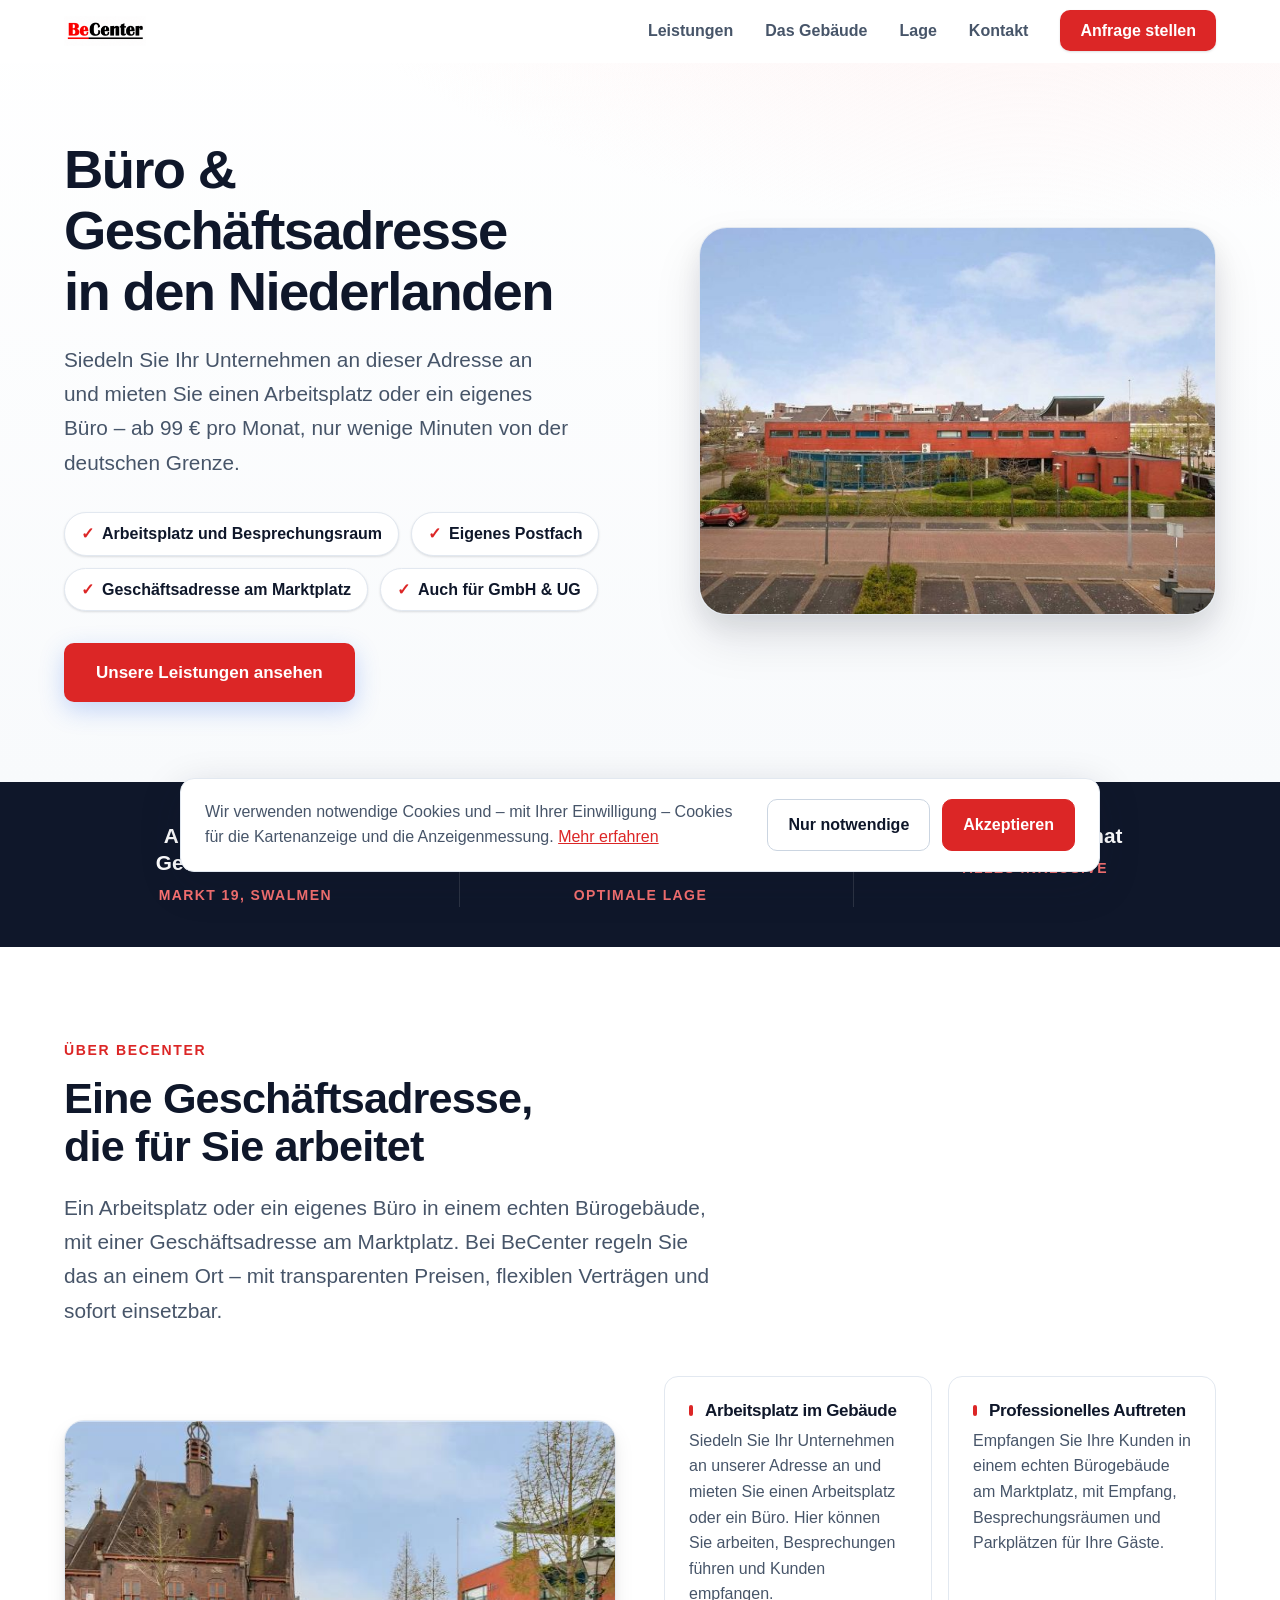
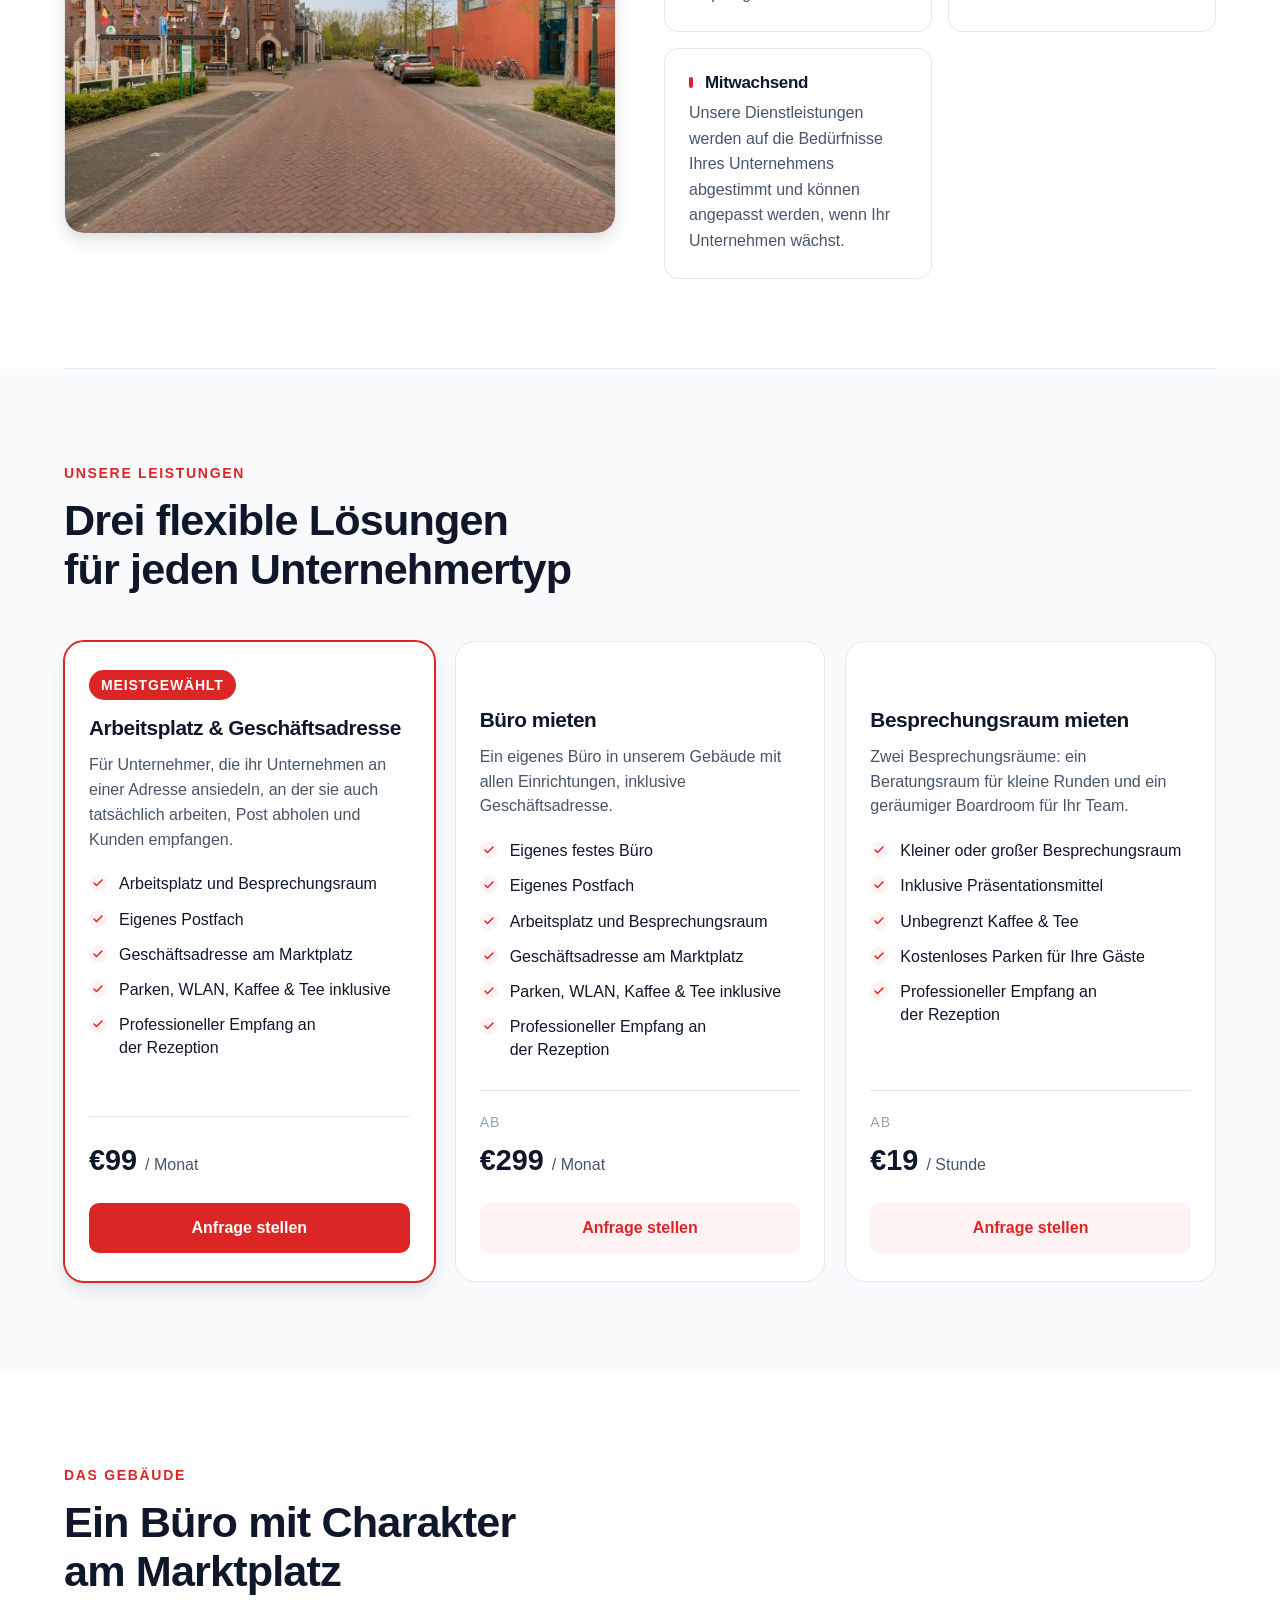
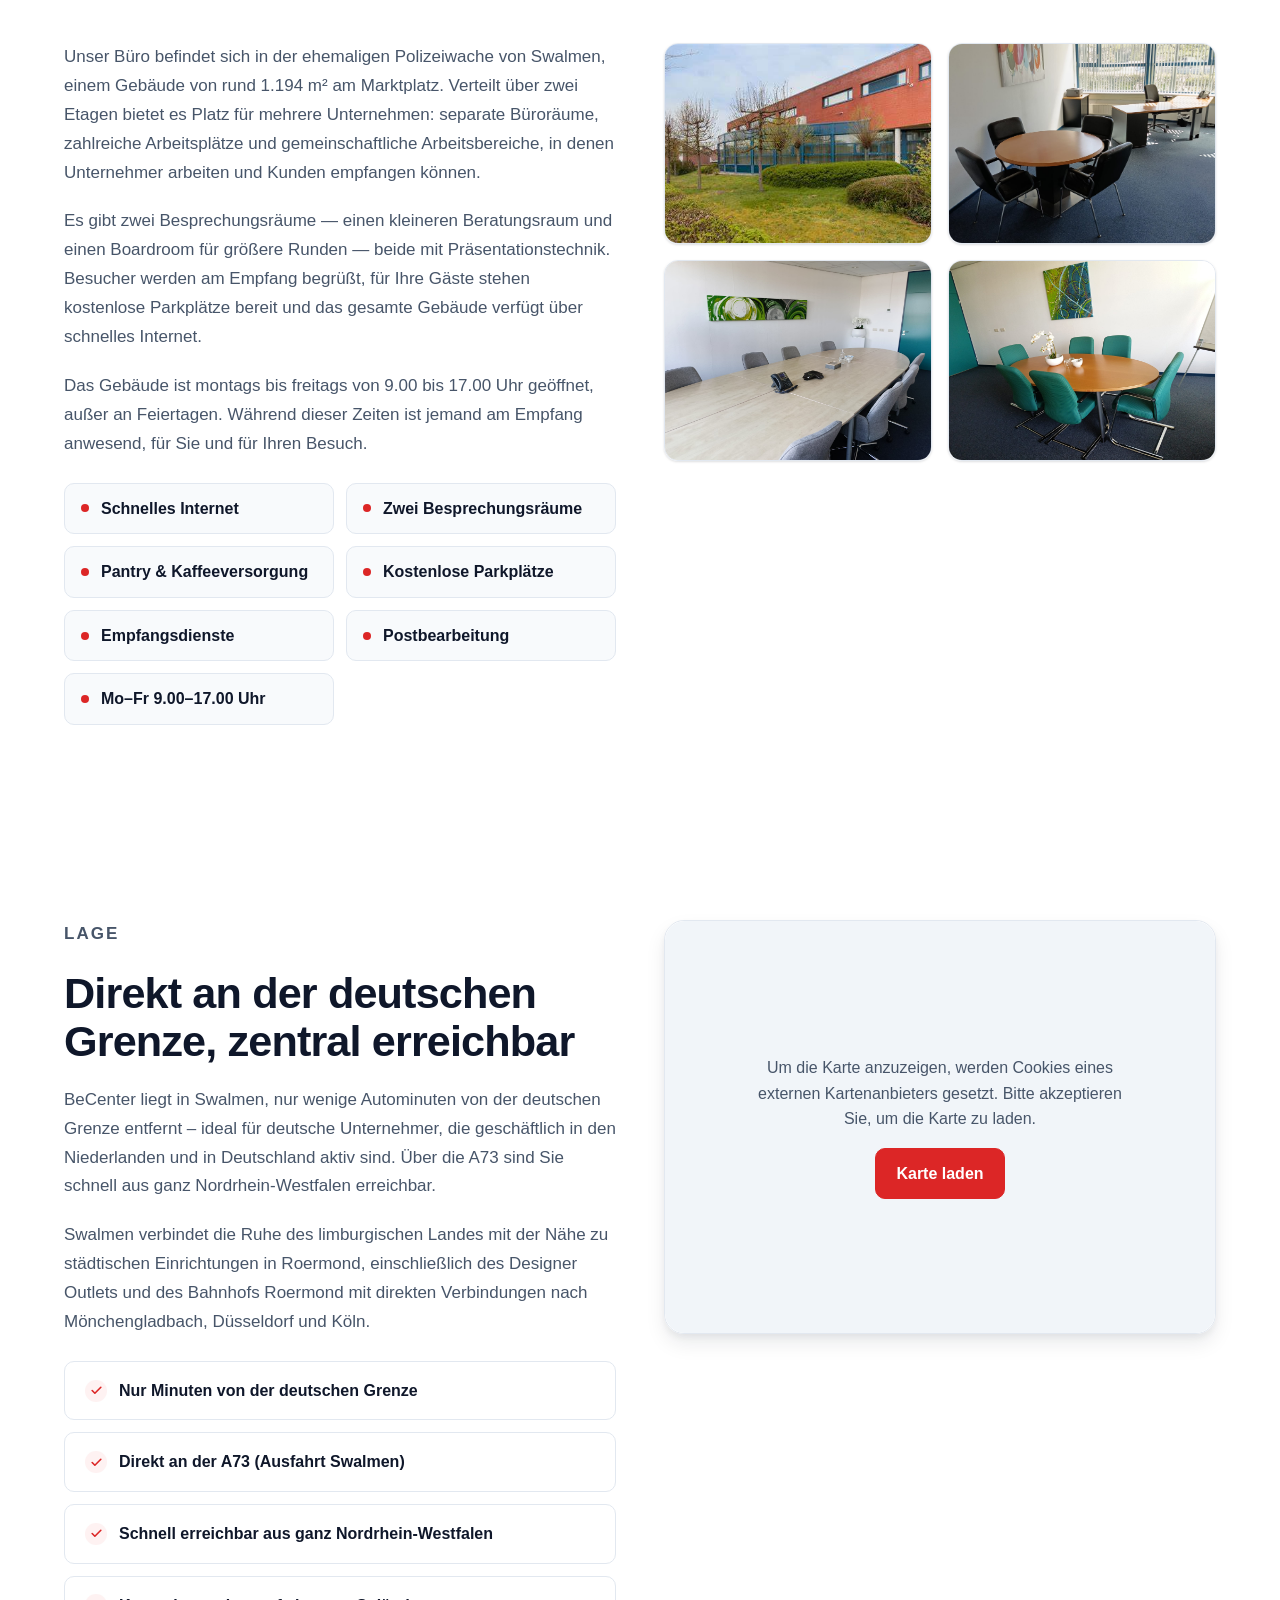
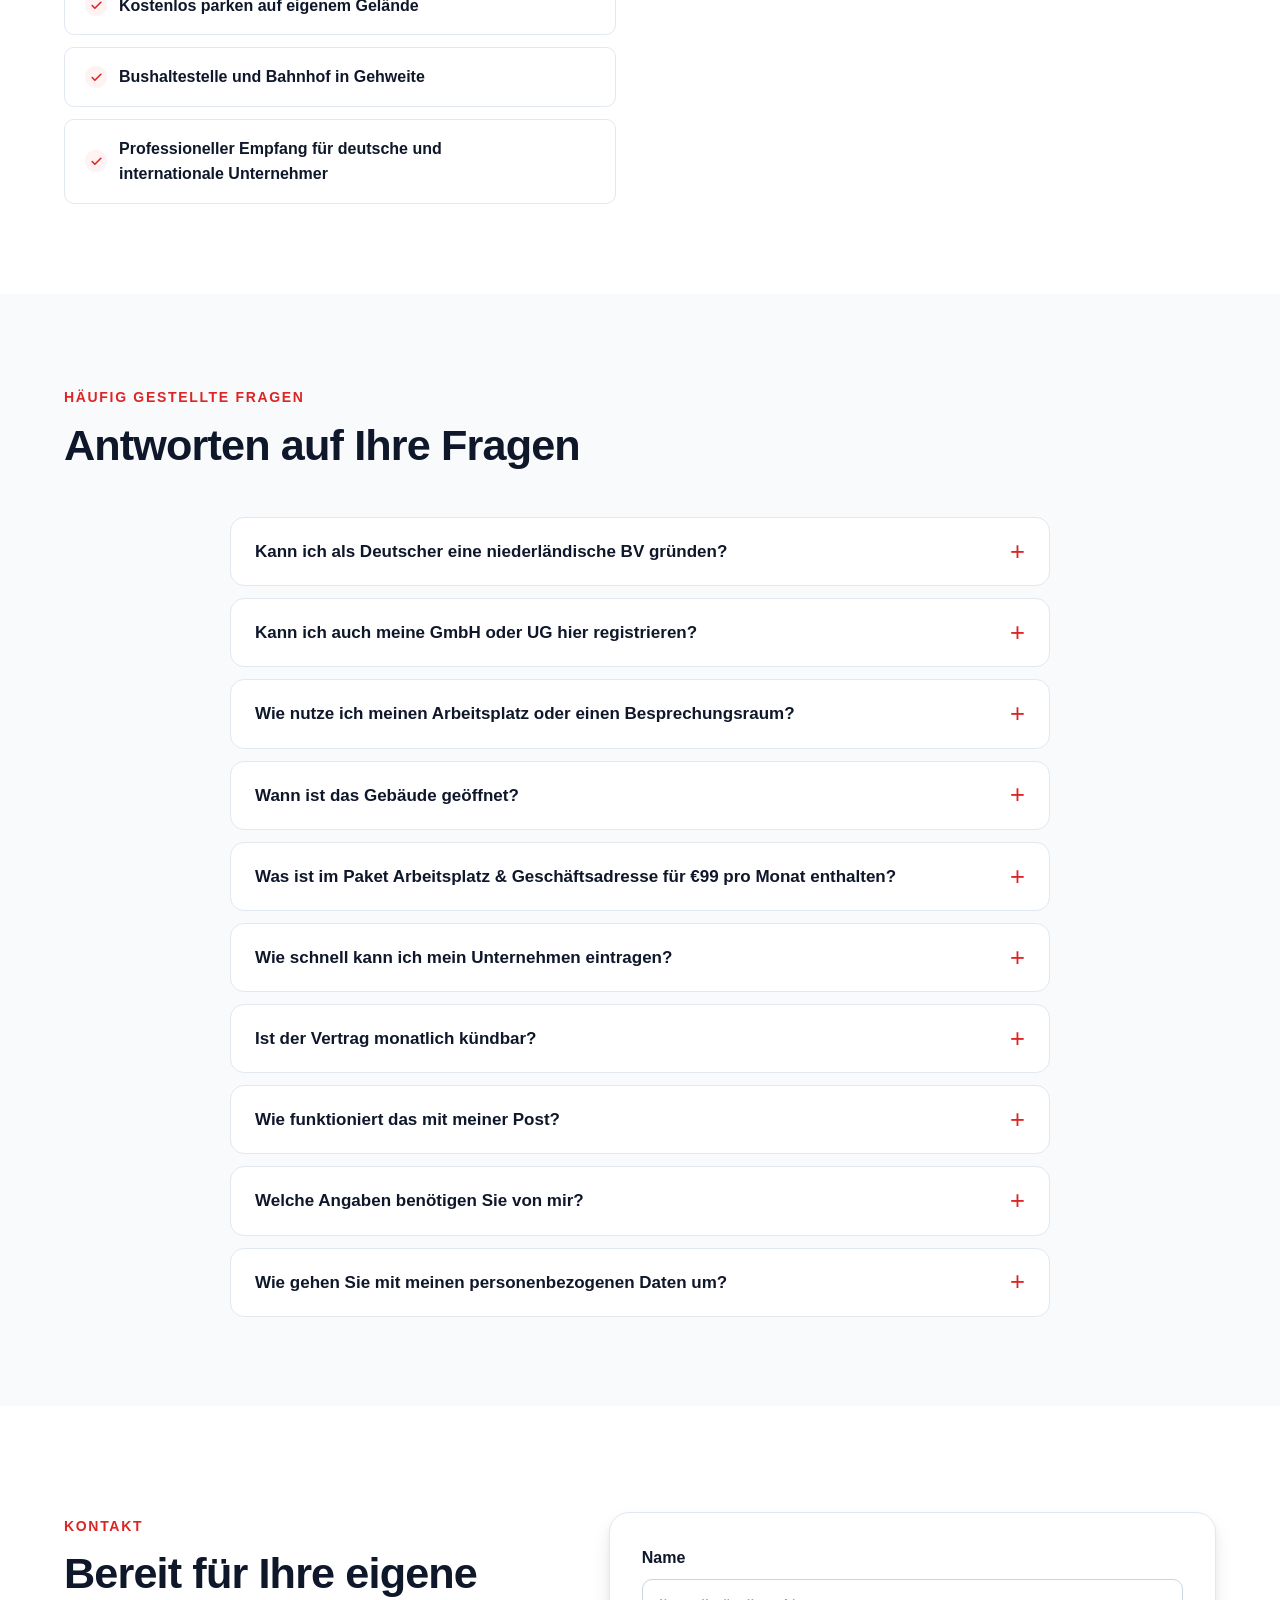
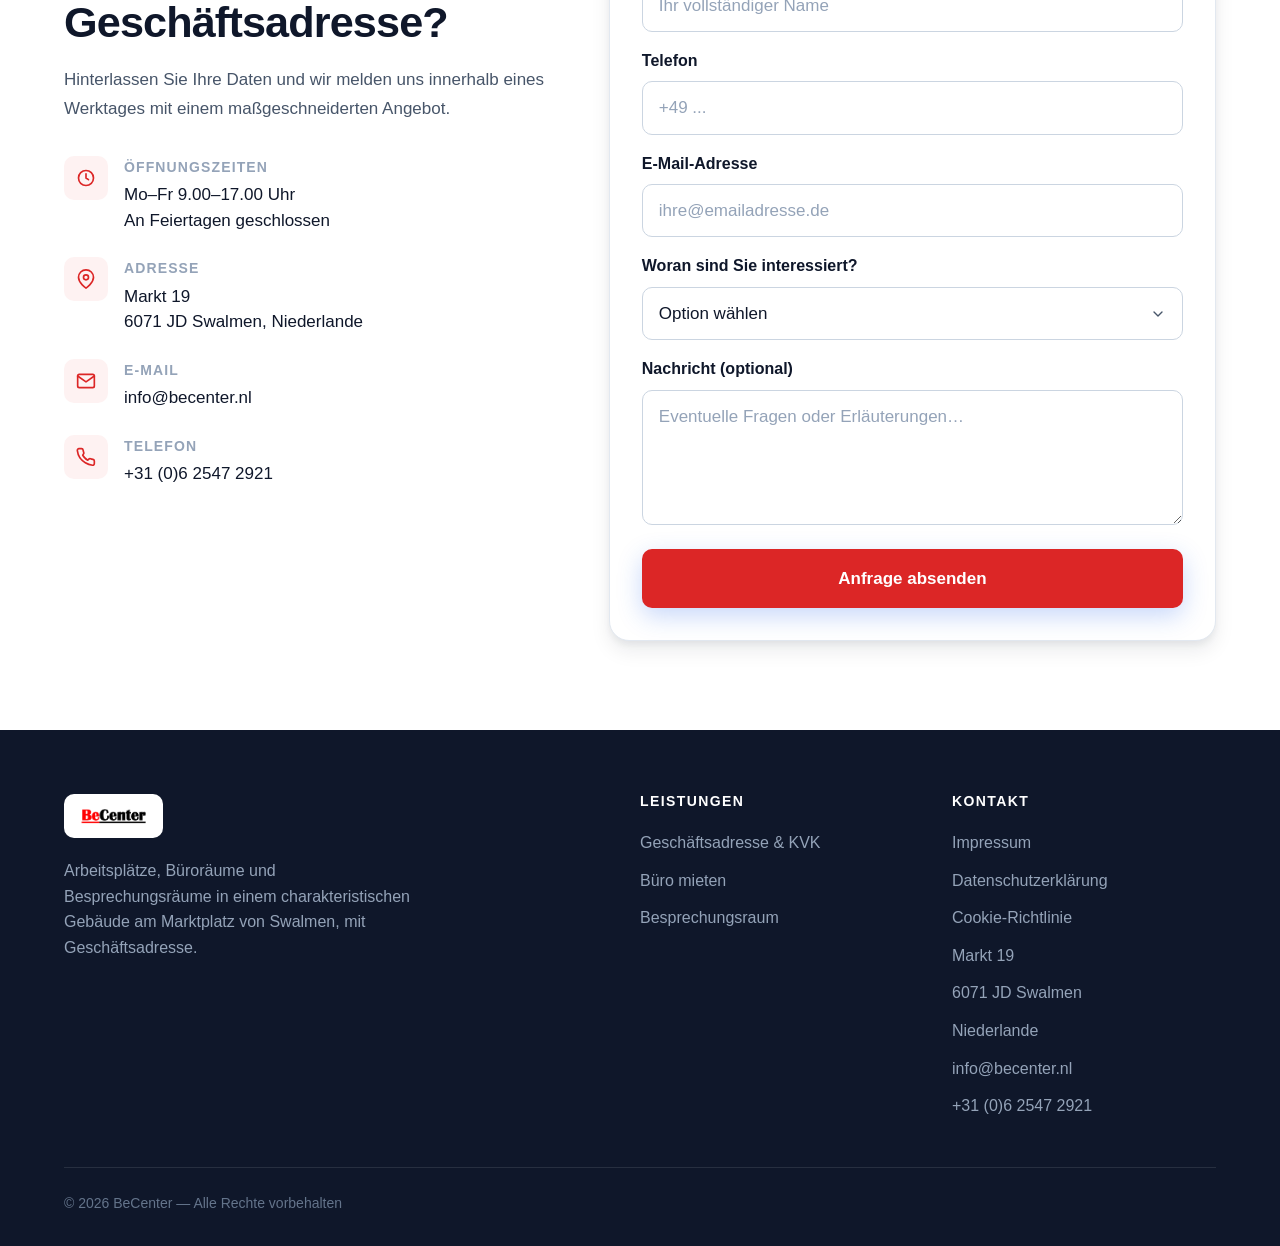
==== commit 3b09b6ea: "Add files via upload" ====
--- a/index.html
+++ b/index.html
@@ -38,8 +38,8 @@
         <h1 class="hero__title">Büro&nbsp;&amp; Geschäftsadresse in den&nbsp;Niederlanden</h1>
         <p class="hero__subtitle">Siedeln Sie Ihr Unternehmen an dieser Adresse an und mieten Sie einen Arbeitsplatz oder ein eigenes Büro – ab 99 € pro Monat, nur wenige Minuten von der deutschen Grenze.</p>
         <div class="hero__trust" aria-label="Merkmale">
-          <span class="hero__trust-item">Arbeitsplatz und Besprechungsraum im Gebäude</span>
-          <span class="hero__trust-item">Eigenes Postfach mit ständigem Zugang</span>
+          <span class="hero__trust-item">Arbeitsplatz und Besprechungsraum</span>
+          <span class="hero__trust-item">Eigenes Postfach</span>
           <span class="hero__trust-item">Geschäftsadresse am Marktplatz</span>
           <span class="hero__trust-item">Auch für GmbH &amp; UG</span>
         </div>
@@ -87,11 +87,11 @@
         <div class="about__cards">
           <div class="about__card">
             <h3 class="about__card-title">Arbeitsplatz im Gebäude</h3>
-            <p class="about__card-desc">Siedeln Sie Ihr Unternehmen an dieser Adresse an und mieten Sie einen Arbeitsplatz oder ein Büro. Hier können Sie arbeiten, Post abholen und Kunden empfangen</p>
+            <p class="about__card-desc">Siedeln Sie Ihr Unternehmen an unserer Adresse an und mieten Sie einen Arbeitsplatz oder ein Büro. Hier können Sie arbeiten, Besprechungen führen und Kunden empfangen.</p>
           </div>
           <div class="about__card">
             <h3 class="about__card-title">Professionelles Auftreten</h3>
-            <p class="about__card-desc">Empfangen Sie Ihre Kunden in einem echten Bürogebäude am Marktplatz, mit Empfang, Besprechungsräumen und Parkplätzen für Ihre Gäste</p>
+            <p class="about__card-desc">Empfangen Sie Ihre Kunden in einem echten Bürogebäude am Marktplatz, mit Empfang, Besprechungsräumen und Parkplätzen für Ihre Gäste.</p>
           </div>
           <div class="about__card">
             <h3 class="about__card-title">Mitwachsend</h3>
@@ -111,7 +111,6 @@
       <div class="section__header reveal">
         <p class="section__label">Unsere Leistungen</p>
         <h2 class="section__title">Drei flexible Lösungen für jeden Unternehmertyp</h2>
-        <p class="section__sub">Von einer Geschäftsadresse für Ihre niederländische BV bis zum eigenen Büro, wählen Sie die Lösung, die zu Ihrem Unternehmen passt.</p>
       </div>
       <div class="services__grid services__grid--four">
 
@@ -120,10 +119,11 @@
           <h3 class="service-card__title">Arbeitsplatz &amp; Geschäftsadresse</h3>
           <p class="service-card__desc">Für Unternehmer, die ihr Unternehmen an einer Adresse ansiedeln, an der sie auch tatsächlich arbeiten, Post abholen und Kunden empfangen.</p>
           <ul class="service-card__features" role="list">
-            <li class="service-card__feature">Arbeitsplatz und Besprechungsraum im Gebäude</li>
-            <li class="service-card__feature">Eigenes Postfach mit ständigem Zugang</li>
+            <li class="service-card__feature">Arbeitsplatz und Besprechungsraum</li>
+            <li class="service-card__feature">Eigenes Postfach</li>
             <li class="service-card__feature">Geschäftsadresse am Marktplatz</li>
             <li class="service-card__feature">Parken, WLAN, Kaffee &amp; Tee inklusive</li>
+            <li class="service-card__feature">Professioneller Empfang an der Rezeption</li>
           </ul>
           <div class="service-card__price">
             <p class="service-card__price-value">€99 <span class="service-card__price-period">/ Monat</span></p>
@@ -136,10 +136,11 @@
           <p class="service-card__desc">Ein eigenes Büro in unserem Gebäude mit allen Einrichtungen, inklusive Geschäftsadresse.</p>
           <ul class="service-card__features" role="list">
             <li class="service-card__feature">Eigenes festes Büro</li>
-            <li class="service-card__feature">Adresse geeignet für KVK-Registrierung</li>
-            <li class="service-card__feature">Arbeitsplatz und Besprechungsraum im Gebäude</li>
-            <li class="service-card__feature">Postbearbeitung &amp; Empfangsdienste</li>
+            <li class="service-card__feature">Eigenes Postfach</li>
+            <li class="service-card__feature">Arbeitsplatz und Besprechungsraum</li>
+            <li class="service-card__feature">Geschäftsadresse am Marktplatz</li>
             <li class="service-card__feature">Parken, WLAN, Kaffee &amp; Tee inklusive</li>
+            <li class="service-card__feature">Professioneller Empfang an der Rezeption</li>
           </ul>
           <div class="service-card__price">
             <p class="service-card__price-label">Ab</p>
@@ -150,7 +151,7 @@
 
         <article class="service-card reveal">
           <h3 class="service-card__title">Besprechungsraum mieten</h3>
-          <p class="service-card__desc">Zwei Besprechungsräume, von einem intimen Beratungsraum bis zu einem geräumigen Boardroom für Ihr Team.</p>
+          <p class="service-card__desc">Zwei Besprechungsräume: ein Beratungsraum für kleine Runden und ein geräumiger Boardroom für Ihr Team.</p>
           <ul class="service-card__features" role="list">
             <li class="service-card__feature">Kleiner oder großer Besprechungsraum</li>
             <li class="service-card__feature">Inklusive Präsentationsmittel</li>
@@ -180,9 +181,9 @@
       <h2 class="section__title">Ein Büro mit Charakter am Marktplatz</h2>
       <div class="pand__content reveal">
         <div class="pand__text">
-          <p>Markt 19 ist die ehemalige Polizeiwache von Swalmen, ein Gebäude von rund 1.194 m&#178; am Marktplatz. Verteilt über zwei Etagen bietet es Platz für mehrere Unternehmen: separate Büroräume, zahlreiche Arbeitsplätze und gemeinschaftliche Arbeitsbereiche, in denen Unternehmer arbeiten und Kunden empfangen können.</p>
+          <p>Unser Büro befindet sich in der ehemaligen Polizeiwache von Swalmen, einem Gebäude von rund 1.194 m&#178; am Marktplatz. Verteilt über zwei Etagen bietet es Platz für mehrere Unternehmen: separate Büroräume, zahlreiche Arbeitsplätze und gemeinschaftliche Arbeitsbereiche, in denen Unternehmer arbeiten und Kunden empfangen können.</p>
           <p>Es gibt zwei Besprechungsräume &mdash; einen kleineren Beratungsraum und einen Boardroom für größere Runden &mdash; beide mit Präsentationstechnik. Besucher werden am Empfang begrüßt, für Ihre Gäste stehen kostenlose Parkplätze bereit und das gesamte Gebäude verfügt über schnelles Internet.</p>
-          <p>Das Gebäude ist montags bis freitags von 9.00 bis 17.00 Uhr geöffnet, außer an Feiertagen. Während dieser Zeiten ist jemand am Empfang anwesend, für Sie und für Ihren Besuch. In der Eingangshalle steht ein Monitor, auf dem alle an dieser Adresse ansässigen Unternehmen aufgeführt sind.</p>
+          <p>Das Gebäude ist montags bis freitags von 9.00 bis 17.00 Uhr geöffnet, außer an Feiertagen. Während dieser Zeiten ist jemand am Empfang anwesend, für Sie und für Ihren Besuch.</p>
           <div class="pand__facilities">
             <div class="pand__facility">Schnelles Internet</div>
             <div class="pand__facility">Zwei Besprechungsräume</div>
@@ -191,7 +192,6 @@
             <div class="pand__facility">Empfangsdienste</div>
             <div class="pand__facility">Postbearbeitung</div>
             <div class="pand__facility">Mo&ndash;Fr 9.00&ndash;17.00 Uhr</div>
-            <div class="pand__facility">Firmenmonitor in der Halle</div>
           </div>
         </div>
         <div class="pand__gallery">
@@ -260,12 +260,12 @@
 
         <div class="faq__item">
           <dt><button class="faq__question" aria-expanded="false">Wann ist das Gebäude geöffnet?</button></dt>
-          <dd class="faq__answer"><p>Montags bis freitags von 9.00 bis 17.00 Uhr, außer an Feiertagen. Während dieser Zeiten ist jemand am Empfang anwesend, und Sie können dort arbeiten, Ihre Post abholen oder Kunden empfangen. Ihr Unternehmen wird auf dem Firmenmonitor in der Eingangshalle aufgeführt.</p></dd>
+          <dd class="faq__answer"><p>Montags bis freitags von 9.00 bis 17.00 Uhr, außer an Feiertagen. Während dieser Zeiten ist jemand am Empfang anwesend, und Sie können dort arbeiten, Ihre Post abholen oder Kunden empfangen.</p></dd>
         </div>
 
         <div class="faq__item">
           <dt><button class="faq__question" aria-expanded="false">Was ist im Paket Arbeitsplatz &amp; Geschäftsadresse für €99 pro Monat enthalten?</button></dt>
-          <dd class="faq__answer"><p>Das Paket umfasst: Zugang zu einem Arbeitsplatz und Besprechungsraum vor Ort, ein eigenes Postfach, Empfangsdienste, kostenlose Parkplätze, WLAN, Kaffee und Tee sowie die Geschäftsadresse an der Markt 19. Keine versteckten Kosten.</p></dd>
+          <dd class="faq__answer"><p>Das Paket umfasst: Zugang zu einem Arbeitsplatz und Besprechungsraum vor Ort, ein eigenes Postfach, Empfangsdienste, kostenlose Parkplätze, WLAN, Kaffee und Tee sowie die Geschäftsadresse am Marktplatz. Keine versteckten Kosten.</p></dd>
         </div>
 
         <div class="faq__item">
@@ -282,7 +282,7 @@
 
         <div class="faq__item">
           <dt><button class="faq__question" aria-expanded="false">Wie funktioniert das mit meiner Post?</button></dt>
-          <dd class="faq__answer"><p>Ihre Post liegt in Ihrem eigenen Postfach an der Markt 19, zu dem Sie ständigen Zugang haben. Auf Wunsch kann die Post auch weitergeleitet werden.</p></dd>
+          <dd class="faq__answer"><p>Ihre Post liegt in Ihrem eigenen Postfach vor Ort, zu dem Sie während der Öffnungszeiten Zugang haben. Auf Wunsch kann die Post auch weitergeleitet werden.</p></dd>
         </div>
 
         
